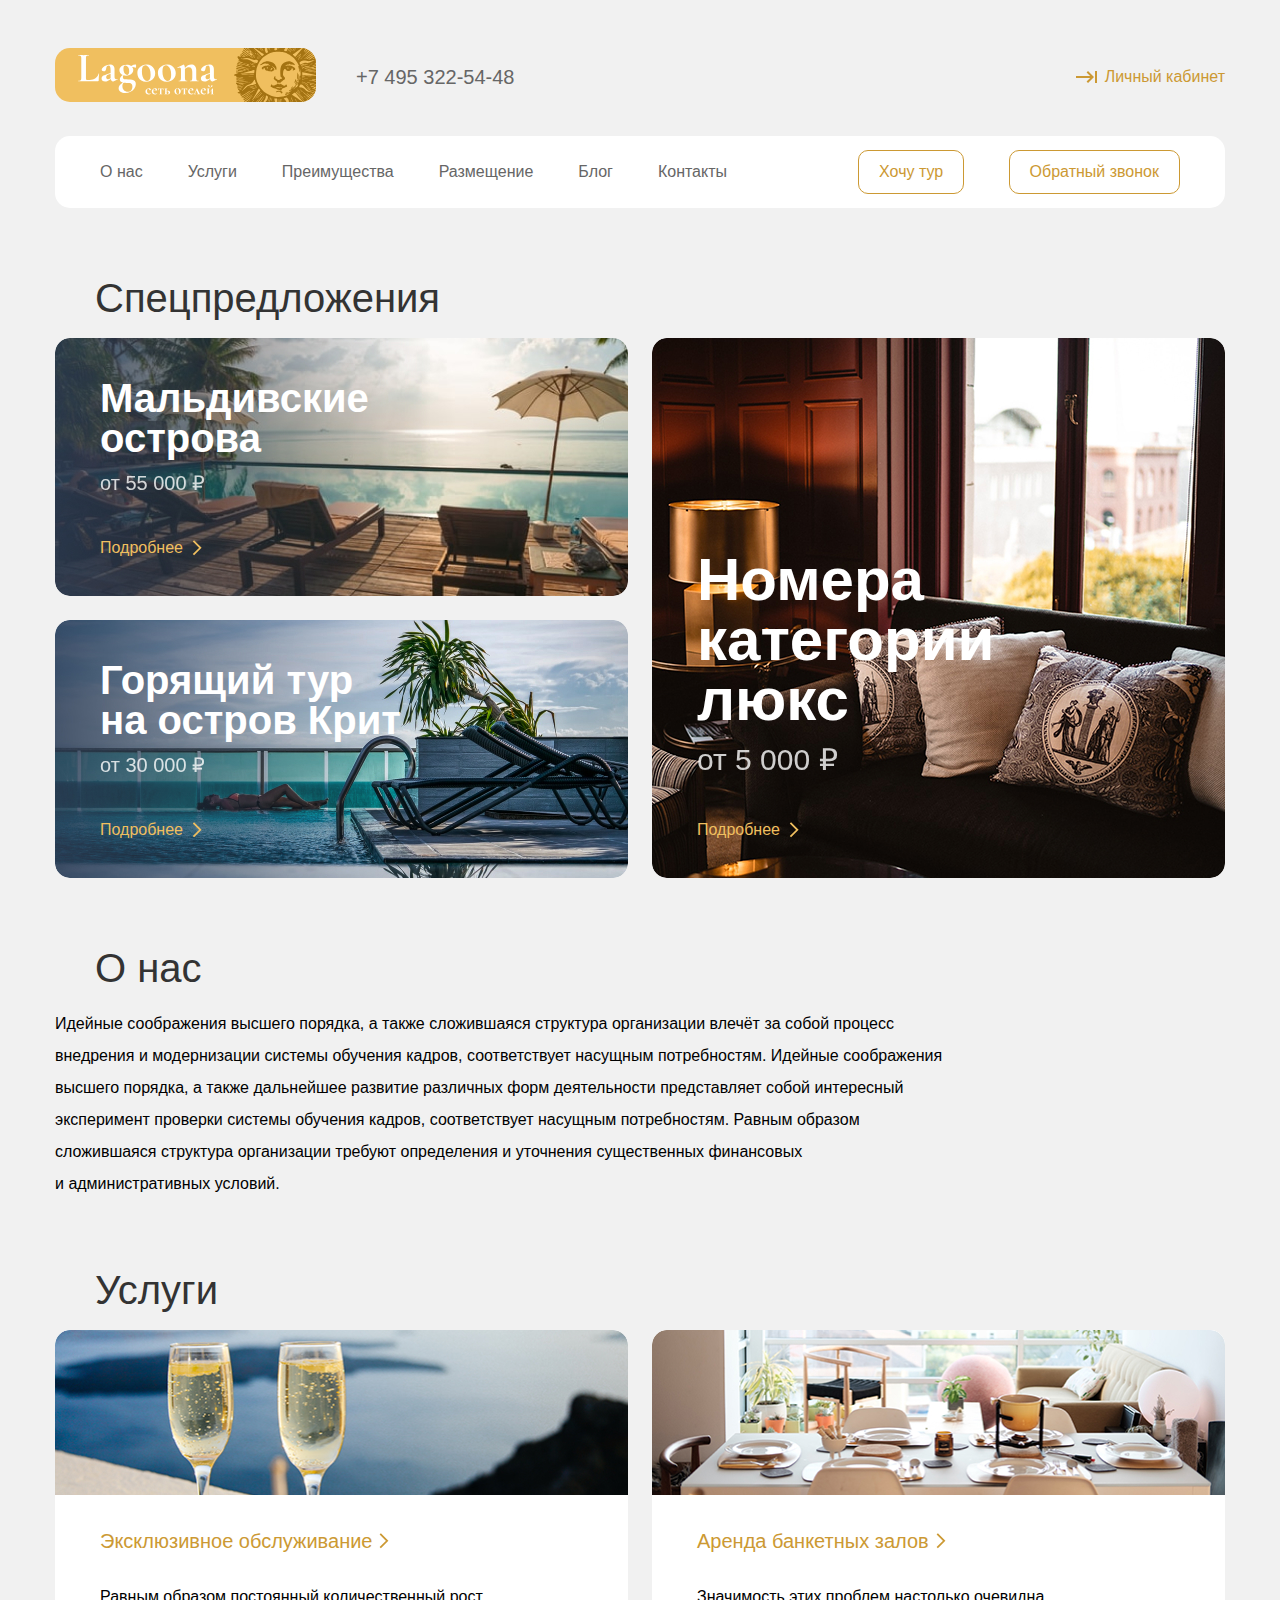
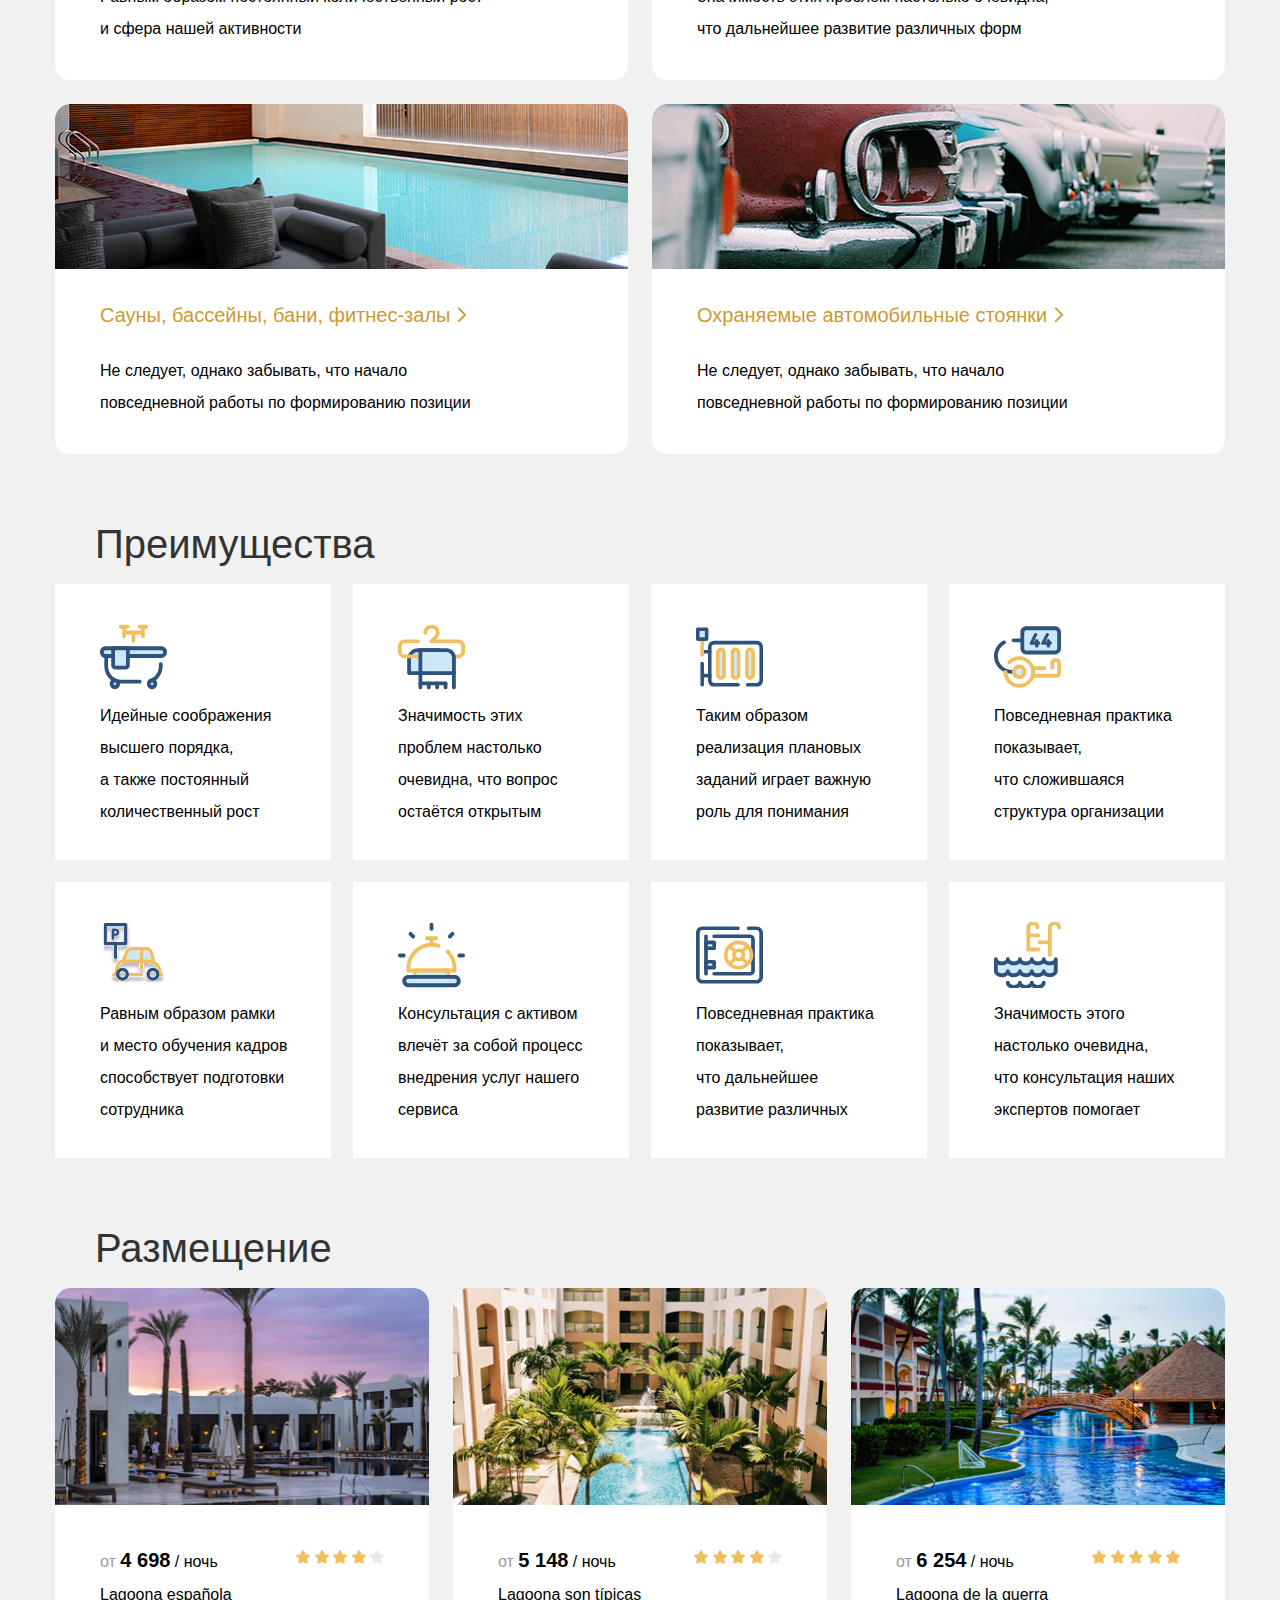
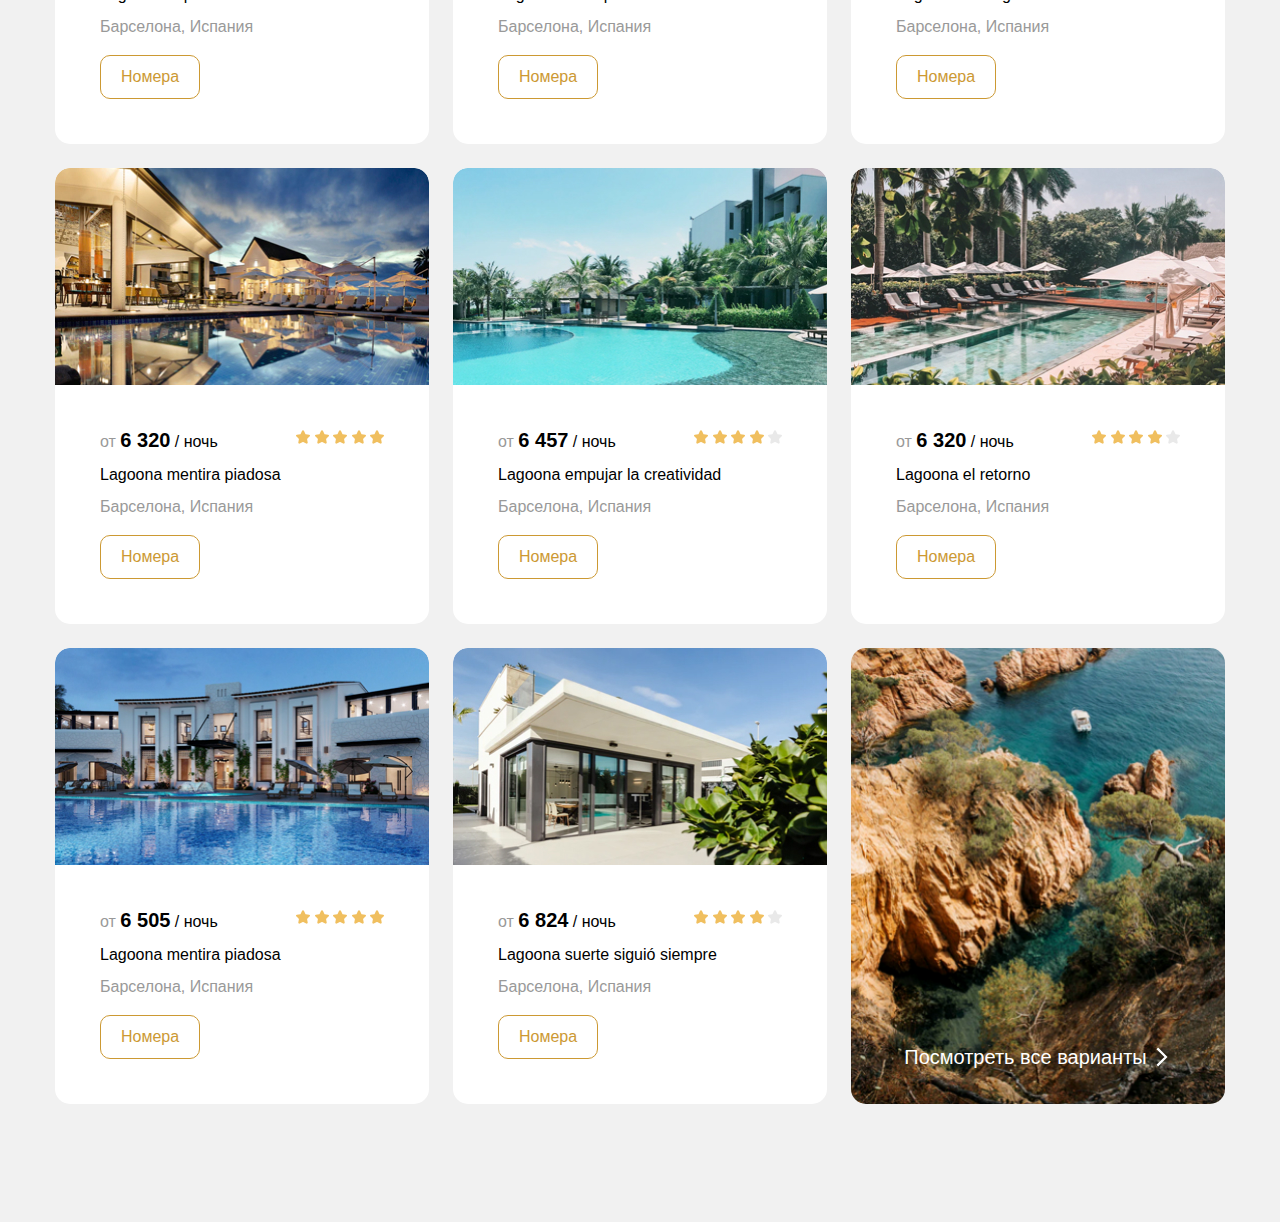
==== lagoona/index.html @ 8843733f "feat: added images and more styles" ====
<!DOCTYPE html>
<html lang="en">
<head>
  <meta charset="UTF-8">
  <meta http-equiv="X-UA-Compatible" content="IE=edge">
  <meta name="viewport" content="width=device-width, initial-scale=1.0">
  <link rel="stylesheet" href="css/normalize.css">
  <link rel="stylesheet" href="css/style.css">
  <title>Lagoona</title>
</head>
<body>
  <!--Header Start-->
  <header class="header">
    <div class="container">
      <div class="header__top flex">
        <a class="header__logo-link" href="#">
          <img class="header__logo" src="img/lagoona-logo.svg" alt="Lagoona Logo">
        </a>
        <a class="header__tel" href="tel:+74953225448">
          +7&nbsp;495 322-54-48
        </a>
        <a class="header__profile" href="#">
          Личный кабинет
        </a>
      </div>
      <div class="header__bottom flex">
          <nav class="header-nav">
            <ul class="header-nav__list flex list-style-none">
              <li class="header-nav__item">
                <a class="header-nav__link" href="#">
                  О&nbsp;нас
                </a>
              </li>
              <li class="header-nav__item">
                <a class="header-nav__link" href="#">
                  Услуги
                </a>
              </li>
              <li class="header-nav__item">
                <a class="header-nav__link" href="#">
                  Преимущества
                </a>
              </li>
              <li class="header-nav__item">
                <a class="header-nav__link" href="#">
                  Размещение
                </a>
              </li>
              <li class="header-nav__item">
                <a class="header-nav__link" href="#">
                  Блог
                </a>
              </li>
              <li class="header-nav__item">
                <a class="header-nav__link" href="#">
                  Контакты
                </a>
              </li>
            </ul>
          </nav>
          <div class="header__buttons-wrapper">
            <button class="button">
              Хочу тур
            </button>
            <button class="button">
              Обратный звонок
            </button>
          </div>
      </div>
    </div>
  </header>
  <!--Header End-->
  <!--Main Start-->
  <main class="main">
    <!--Offers Start-->
    <section class="offers section-offset">
      <div class="container">
        <h2 class="title">
          Спецпредложения
        </h2>
        <div class="offers__content flex">
          <div class="small-banner flex">
            <article class="small-banner__item small-banner__maldives">
              <h3 class="small-banner__title">
                Мальдивские острова
              </h3>
              <span class="small-banner__price">
                от 55 000 ₽
              </span>
              <a class="banner__link" href="#">
                Подробнее
              </a>
            </article>
            <article class="small-banner__item small-banner__crete">
              <h3 class="small-banner__title">
                Горящий тур на&nbsp;остров Крит
              </h3>
              <span class="small-banner__price">
                от&nbsp;30&nbsp;000&nbsp;₽
              </span>
              <a class="banner__link" href="#">
                Подробнее
              </a>
            </article>
          </div>
          <article class="big-banner__item big-banner__rooms">
            <h3 class="big-banner__title">
              Номера категории люкс
            </h3>
            <span class="big-banner__price">
              от&nbsp;5&nbsp;000&nbsp;₽
            </span>
            <a class="banner__link" href="#">
              Подробнее
            </a>
          </article>
        </div>
      </div>
    </section>
    <!--Offers End-->
    <!--About Us Start-->
    <section class="about-us section-offset">
      <div class="container">
        <h2 class="title">
          О&nbsp;нас
        </h2>
        <p class="about-us__paragraph">
          Идейные соображения высшего порядка, а&nbsp;также сложившаяся структура организации влечёт за&nbsp;собой процесс внедрения и&nbsp;модернизации системы обучения кадров, соответствует насущным потребностям. Идейные соображения высшего порядка, а&nbsp;также дальнейшее развитие различных форм деятельности представляет собой интересный эксперимент проверки системы обучения кадров, соответствует насущным потребностям. Равным образом сложившаяся структура организации требуют определения и&nbsp;уточнения существенных финансовых и&nbsp;административных условий.
        </p>
      </div>
    </section>
    <!--About Us End-->
    <!--Services Start-->
    <section class="services section-offset">
      <div class="container">
        <h2 class="title">
          Услуги
        </h2>
        <ul class="services__card-list flex list-style-none">
          <li class="services__card-item">
            <div class="services__card-img img-card__service"></div>
            <div class="services__card-content card-content">
              <a class="card-content__link" href="#">
                Эксклюзивное обслуживание
              </a>
              <p class="card-content__paragraph">
                Равным образом постоянный количественный рост и&nbsp;сфера нашей активности
              </p>
            </div>
          </li>
          <li class="services__card-item">
            <div class="services__card-img img-card__rent"></div>
            <div class="services__card-content card-content">
              <a class="card-content__link" href="#">
                Аренда банкетных залов
              </a>
              <p class="card-content__paragraph">
                Значимость этих проблем настолько очевидна, что дальнейшее развитие различных форм
              </p>
            </div>
          </li>
          <li class="services__card-item">
            <div class="services__card-img img-card__entertainment"></div>
            <div class="services__card-content card-content">
              <a class="card-content__link" href="#">
                Сауны, бассейны, бани, фитнес-залы
              </a>
              <p class="card-content__paragraph">
                Не&nbsp;следует, однако забывать, что начало повседневной работы по&nbsp;формированию позиции
              </p>
            </div>
          </li>
          <li class="services__card-item">
            <div class="services__card-img img-card__parking"></div>
            <div class="services__card-content card-content">
              <a class="card-content__link" href="#">
                Охраняемые автомобильные стоянки
              </a>
              <p class="card-content__paragraph">
                Не&nbsp;следует, однако забывать, что начало повседневной работы по&nbsp;формированию позиции
              </p>
            </div>
          </li>
        </ul>
      </div>
    </section>
    <!--Services End-->
    <!--Advantages Start-->
    <section class="advantages section-offset">
      <div class="container">
        <h2 class="title">
          Преимущества
        </h2>
        <ul class="advantages__card-list flex list-style-none">
          <li class="advantages__card-item card-item">
            <div class="card-item__img img-item__bathtub"></div>
            <p class="card-item__paragraph">
              Идейные соображения высшего порядка, а&nbsp;также постоянный количественный рост
            </p>
          </li>
          <li class="advantages__card-item card-item">
            <div class="card-item__img img-item__hanger"></div>
            <p class="card-item__paragraph">
              Значимость этих проблем настолько очевидна, что вопрос остаётся открытым
            </p>
          </li>
          <li class="advantages__card-item card-item">
            <div class="card-item__img img-item__heating"></div>
            <p class="card-item__paragraph">
              Таким образом реализация плановых заданий играет важную роль для понимания
            </p>
          </li>
          <li class="advantages__card-item card-item">
            <div class="card-item__img img-item__hotel-key"></div>
            <p class="card-item__paragraph">
              Повседневная практика показывает, что сложившаяся структура организации
            </p>
          </li>
          <li class="advantages__card-item card-item">
            <div class="card-item__img img-item__parking"></div>
            <p class="card-item__paragraph">
              Равным образом рамки и&nbsp;место обучения кадров способствует подготовки сотрудника
            </p>
          </li>
          <li class="advantages__card-item card-item">
            <div class="card-item__img img-item__reception"></div>
            <p class="card-item__paragraph">
              Консультация с&nbsp;активом влечёт за&nbsp;собой процесс внедрения услуг нашего сервиса
            </p>
          </li>
          <li class="advantages__card-item card-item">
            <div class="card-item__img img-item__security-box"></div>
            <p class="card-item__paragraph">
              Повседневная практика показывает, что дальнейшее развитие различных
            </p>
          </li>
          <li class="advantages__card-item card-item">
            <div class="card-item__img img-item__swimming-pool"></div>
            <p class="card-item__paragraph">
              Значимость этого настолько очевидна, что консультация наших экспертов помогает
            </p>
          </li>
        </ul>
      </div>
    </section>
    <!--Advantages End-->
    <!--Hotels Start-->
    <section class="hotels section-offset">
      <div class="container">
        <h2 class="title">
          Размещение
        </h2>
        <div class="hotels-card__wrapper flex">
          <div class="hotels-card">
            <img class="hotels-card__img" src="img/espanola.jpg" alt="Lagoona española">
            <div class="hotels-card__content">
              <div class="hotels-card__content-top flex">
                <span class="hotels-card__content-price">
                  <span class="hotels-card__color-gray">от</span> <span class="hotels-card__font-bold">4 698</span> / ночь
                </span>
                <div class="hotels-card__stars-wrapper">
                  <img class="hotels-card__star" src="img/star.svg" alt="Рейтинг отеля 4 из 5">
                  <img class="hotels-card__star" src="img/star.svg" alt="">
                  <img class="hotels-card__star" src="img/star.svg" alt="">
                  <img class="hotels-card__star" src="img/star.svg" alt="">
                  <img class="hotels-card__star" src="img/empty-star.svg" alt="">
                </div>
              </div>
              <div class="hotels-card__content-bottom flex">
                <span class="hotels-card__content-text">
                  Lagoona española
                </span>
                <span class="hotels-card__content-text hotels-card__color-gray">
                  Барселона, Испания
                </span>
                <button class="button hotels-card__button">
                  Номера
                </button>
              </div>
            </div>
          </div>
          <div class="hotels-card">
            <img class="hotels-card__img" src="img/son-tipicas.jpg" alt="Lagoona son típicas">
            <div class="hotels-card__content">
              <div class="hotels-card__content-top flex">
                <span class="hotels-card__content-price">
                  <span class="hotels-card__color-gray">от</span> <span class="hotels-card__font-bold">5 148</span> / ночь
                </span>
                <div class="hotels-card__stars-wrapper">
                  <img class="hotels-card__stars" src="img/star.svg" alt="Рейтинг отеля 4 из 5">
                  <img class="hotels-card__stars" src="img/star.svg" alt="">
                  <img class="hotels-card__stars" src="img/star.svg" alt="">
                  <img class="hotels-card__stars" src="img/star.svg" alt="">
                  <img class="hotels-card__stars" src="img/empty-star.svg" alt="">
                </div>
              </div>
              <div class="hotels-card__content-bottom flex">
                <span class="hotels-card__content-text">
                  Lagoona son típicas
                </span>
                <span class="hotels-card__content-text hotels-card__color-gray">
                  Барселона, Испания
                </span>
                <button class="button hotels-card__button">
                  Номера
                </button>
              </div>
            </div>
          </div>
          <div class="hotels-card">
            <img class="hotels-card__img" src="img/de-la-guerra.jpg" alt="Lagoona de la guerra">
            <div class="hotels-card__content">
              <div class="hotels-card__content-top flex">
                <span class="hotels-card__content-price">
                  <span class="hotels-card__color-gray">от</span> <span class="hotels-card__font-bold">6 254</span> / ночь
                </span>
                <div class="hotels-card__stars-wrapper">
                  <img class="hotels-card__stars" src="img/star.svg" alt="Рейтинг отеля 5 из 5">
                  <img class="hotels-card__stars" src="img/star.svg" alt="">
                  <img class="hotels-card__stars" src="img/star.svg" alt="">
                  <img class="hotels-card__stars" src="img/star.svg" alt="">
                  <img class="hotels-card__stars" src="img/star.svg" alt="">
                </div>
              </div>
              <div class="hotels-card__content-bottom flex">
                <span class="hotels-card__content-text">
                  Lagoona de la guerra
                </span>
                <span class="hotels-card__content-text hotels-card__color-gray">
                  Барселона, Испания
                </span>
                <button class="button hotels-card__button">
                  Номера
                </button>
              </div>
            </div>
          </div>
          <div class="hotels-card">
            <img class="hotels-card__img" src="img/mentira-piadosa.jpg" alt="Lagoona mentira piadosa">
            <div class="hotels-card__content">
              <div class="hotels-card__content-top flex">
                <span class="hotels-card__content-price">
                  <span class="hotels-card__color-gray">от</span> <span class="hotels-card__font-bold"> 6 320</span> / ночь
                </span>
                <div class="hotels-card__stars-wrapper">
                  <img class="hotels-card__stars" src="img/star.svg" alt="Рейтинг отеля 5 из 5">
                  <img class="hotels-card__stars" src="img/star.svg" alt="">
                  <img class="hotels-card__stars" src="img/star.svg" alt="">
                  <img class="hotels-card__stars" src="img/star.svg" alt="">
                  <img class="hotels-card__stars" src="img/star.svg" alt="">
                </div>
              </div>
              <div class="hotels-card__content-bottom flex">
                <span class="hotels-card__content-text">
                  Lagoona mentira piadosa
                </span>
                <span class="hotels-card__content-text hotels-card__color-gray">
                  Барселона, Испания
                </span>
                <button class="button hotels-card__button">
                  Номера
                </button>
              </div>
            </div>
          </div>
          <div class="hotels-card">
            <img class="hotels-card__img" src="img/empujar-la-creatividad.jpg" alt="Lagoona empujar la creatividad">
            <div class="hotels-card__content">
              <div class="hotels-card__content-top flex">
                <span class="hotels-card__content-price">
                  <span class="hotels-card__color-gray">от</span> <span class="hotels-card__font-bold"> 6 457</span> / ночь
                </span>
                <div class="hotels-card__stars-wrapper">
                  <img class="hotels-card__stars" src="img/star.svg" alt="Рейтинг отеля 4 из 5">
                  <img class="hotels-card__stars" src="img/star.svg" alt="">
                  <img class="hotels-card__stars" src="img/star.svg" alt="">
                  <img class="hotels-card__stars" src="img/star.svg" alt="">
                  <img class="hotels-card__stars" src="img/empty-star.svg" alt="">
                </div>
              </div>
              <div class="hotels-card__content-bottom flex">
                <span class="hotels-card__content-text">
                  Lagoona empujar la creatividad
                </span>
                <span class="hotels-card__content-text hotels-card__color-gray">
                  Барселона, Испания
                </span>
                <button class="button hotels-card__button">
                  Номера
                </button>
              </div>
            </div>
          </div>
          <div class="hotels-card">
            <img class="hotels-card__img" src="img/el-retorno.jpg" alt="Lagoona el retorno">
            <div class="hotels-card__content">
              <div class="hotels-card__content-top flex">
                <span class="hotels-card__content-price">
                  <span class="hotels-card__color-gray">от</span> <span class="hotels-card__font-bold"> 6 320</span> / ночь
                </span>
                <div class="hotels-card__stars-wrapper">
                  <img class="hotels-card__stars" src="img/star.svg" alt="Рейтинг отеля 4 из 5">
                  <img class="hotels-card__stars" src="img/star.svg" alt="">
                  <img class="hotels-card__stars" src="img/star.svg" alt="">
                  <img class="hotels-card__stars" src="img/star.svg" alt="">
                  <img class="hotels-card__stars" src="img/empty-star.svg" alt="">
                </div>
              </div>
              <div class="hotels-card__content-bottom flex">
                <span class="hotels-card__content-text">
                  Lagoona el retorno
                </span>
                <span class="hotels-card__content-text hotels-card__color-gray">
                  Барселона, Испания
                </span>
                <button class="button hotels-card__button">
                  Номера
                </button>
              </div>
            </div>
          </div>
          <div class="hotels-card">
            <img class="hotels-card__img" src="img/mentira-piadosa2.jpg" alt="Lagoona mentira piadosa">
            <div class="hotels-card__content">
              <div class="hotels-card__content-top flex">
                <span class="hotels-card__content-price">
                  <span class="hotels-card__color-gray">от</span> <span class="hotels-card__font-bold"> 6 505</span> / ночь
                </span>
                <div class="hotels-card__stars-wrapper">
                  <img class="hotels-card__stars" src="img/star.svg" alt="Рейтинг отеля 5 из 5">
                  <img class="hotels-card__stars" src="img/star.svg" alt="">
                  <img class="hotels-card__stars" src="img/star.svg" alt="">
                  <img class="hotels-card__stars" src="img/star.svg" alt="">
                  <img class="hotels-card__stars" src="img/star.svg" alt="">
                </div>
              </div>
              <div class="hotels-card__content-bottom flex">
                <span class="hotels-card__content-text">
                  Lagoona mentira piadosa
                </span>
                <span class="hotels-card__content-text hotels-card__color-gray">
                  Барселона, Испания
                </span>
                <button class="button hotels-card__button">
                  Номера
                </button>
              </div>
            </div>
          </div>
          <div class="hotels-card">
            <img class="hotels-card__img" src="img/suerte-siguio-siempre.jpg" alt="Lagoona suerte siguió siempre">
            <div class="hotels-card__content">
              <div class="hotels-card__content-top flex">
                <span class="hotels-card__content-price">
                  <span class="hotels-card__color-gray">от</span> <span class="hotels-card__font-bold"> 6 824</span> / ночь
                </span>
                <div class="hotels-card__stars-wrapper">
                  <img class="hotels-card__stars" src="img/star.svg" alt="Рейтинг отеля 4 из 5">
                  <img class="hotels-card__stars" src="img/star.svg" alt="">
                  <img class="hotels-card__stars" src="img/star.svg" alt="">
                  <img class="hotels-card__stars" src="img/star.svg" alt="">
                  <img class="hotels-card__stars" src="img/empty-star.svg" alt="">
                </div>
              </div>
              <div class="hotels-card__content-bottom flex">
                <span class="hotels-card__content-text">
                  Lagoona suerte siguió siempre
                </span>
                <span class="hotels-card__content-text hotels-card__color-gray">
                  Барселона, Испания
                </span>
                <button class="button hotels-card__button">
                  Номера
                </button>
              </div>
            </div>
          </div>
          <div class="hotels-card__view-all">
            <a class="hotels-card__view-all__link" href="#">
              Посмотреть все варианты
            </a>
          </div>
        </div>
      </div>
    </section>
    <!--Hotels End-->
  </main>
  <!--Main End-->
  <!--Footer Start-->
  <footer class="footer section-offset">
    <div class="container">

    </div>
  </footer>
  <!--Footer End-->
</body>
</html>
---- lagoona/css/style.css ----
@font-face {
  font-family: 'Muller';
  src: url('../fonts/Muller/MullerRegular.woff2');
  src: local('Muller Regular'), local('MullerRegular'),
       url('../fonts/Muller/MullerRegular.woff2') format('woff2'),
       url('../fonts/Muller/MullerRegular.woff') format('woff');
  font-weight: 400;
  font-style: normal;
  font-display: swap;
}

@font-face {
  font-family: 'Muller';
  src: url('../fonts/Muller/MullerMedium.woff2');
  src: local('Muller Bold'), local('MullerMedium'),
       url('../fonts/Muller/MullerMedium.woff2') format('woff2'),
       url('../fonts/Muller/MullerMedium.woff') format('woff');
  font-weight: 500;
  font-style: normal;
  font-display: swap;
}

@font-face {
  font-family: 'Muller';
  src: url('../fonts/Muller/MullerBold.woff2');
  src: local('Muller Bold'), local('MullerBold'),
       url('../fonts/Muller/MullerBold.woff2') format('woff2'),
       url('../fonts/Muller/MullerBold.woff') format('woff');
  font-weight: 700;
  font-style: normal;
  font-display: swap;
}

html {
  box-sizing: border-box;
}

*,
*::before,
*::after {
  box-sizing: inherit;
}

body {
  font-family: 'Muller', Helvetica, sans-serif;
  padding: 40px 0;
  background-color: #F1F1F1;
}

a {
  text-decoration: none;
  color: inherit;
}

/* -------------------------- */

.container {
  max-width: 1170px;
  margin: 0 auto;
}

.section-offset {
  margin-top: 70px;
}

/* Header start */

.flex {
  display: flex;
}

.header__top {
  align-items: center;
  margin-bottom: 30px;
}

.header__logo {
  width: 261px;
  height: 54px;
}

.header__logo-link {
  margin-right: 40px;
}

.header__tel {
  margin-right: auto;
  font-weight: 500;
  font-size: 20px;
  line-height: 20px;
  color: #666666;
}

.header__profile {
  font-size: 16px;
  line-height: 16px;
  padding-left: 29px;
  background: url('../img/header-profile-arrow.svg') no-repeat left center / 21px 12px;
  color: #CC9933;
}

.list-style-none {
  margin: 0;
  padding: 0;
  list-style: none;
}

.header__bottom {
  justify-content: space-between;
  align-items: center;
  padding: 14px 45px;
  background-color: #FFFFFF;
  border-radius: 15px;
}

.header-nav__link {
  font-size: 16px;
  line-height: 16px;
  color: #666666;
}

.header-nav__item:not(:last-child) {
  margin-right: 45px;
}

.button {
  padding: 13px 20px;
  font-size: 16px;
  line-height: 16px;
  border-radius: 10px;
  background-color: #FFFFFF;
  border: 1px solid #CC9933;
  color: #CC9933;
  cursor: pointer;
}

.button:not(:last-child) {
  margin-right: 40px;
}

/* Header End */
/* Offers Start */

.title {
  margin: 0 0 20px 40px;
  font-weight: 400;
  font-size: 40px;
  line-height: 40px;
  color: #333333;
}

.small-banner {
  flex-direction: column;
}

.small-banner__item {
  display: flex;
  flex-direction: column;
  min-width: 573px;
  padding: 40px 108px 40px 45px;
  margin-right: 24px;
  border-radius: 15px;
}

.small-banner__item:not(:last-child) {
  margin-bottom: 24px;
}

.small-banner__maldives {
  background: url('../img/offers-maldives.jpg') no-repeat center center / cover;
}

.small-banner__crete {
  background: url('../img/offers-crete.jpg') no-repeat center center / cover;
}

.small-banner__title {
  margin: 0;
  padding-bottom: 15px;
  font-weight: 700;
  font-size: 40px;
  line-height: 40px;
  color: #FFFFFF;
}

.small-banner__price {
  padding-bottom: 47px;
  font-size: 20px;
  line-height: 20px;
  color: #FFFFFF;
  opacity: 0.8;
}

.banner__link {
  max-width: 105px;
  font-size: 16px;
  line-height: 16px;
  background: url('../img/more-arrow.svg') no-repeat right center / 16px 16px;
  color: #F0BF5F;
}

.big-banner__item {
  display: flex;
  flex-direction: column;
  justify-content: flex-end;
  min-width: 573px;
  padding: 212px 229px 40px 45px;
  border-radius: 15px;
  background-color: #FFFFFF;
}

.big-banner__title {
  margin: 0;
  padding-bottom: 15px;
  font-weight: 700;
  font-size: 60px;
  line-height: 60px;
  color: #FFFFFF;
}

.big-banner__price {
  padding-bottom: 47px;
  font-size: 30px;
  line-height: 30px;
  color: #FFFFFF;
  opacity: 0.8;
}

.big-banner__rooms {
  background: url('../img/offers-delux-rooms.jpg') no-repeat left bottom / cover;
}

/* Offers End */
/* About Us Start */

.about-us__paragraph {
  margin: 0;
  max-width: 888px;
  font-size: 16px;
  line-height: 200%;
  color: #000000;
}

/* About Us End */
/* Services Start */

.services__card-list {
  flex-wrap: wrap;
}

.services__card-item {
  min-width: 573px;
  margin-bottom: 24px;
  border-radius: 15px;
  background-color: #FFFFFF;
}

.services__card-item:not(:nth-child(2n)) {
  margin-right: 24px;
}

.services__card-item:nth-child(3),
.services__card-item:nth-child(4) {
  margin-bottom: 0;
}

.services__card-img {
  width: 100%;
  min-height: 165px;
  border-radius: 15px 15px 0 0;
}

.img-card__service {
  background: url('../img/services1.jpg') no-repeat center center / cover;
}

.img-card__rent {
  background: url('../img/services2.jpg') no-repeat center center / cover;
}

.img-card__entertainment {
  background: url('../img/services3.jpg') no-repeat center center / cover;
}

.img-card__parking {
  background: url('../img/services4.jpg') no-repeat center center / cover;
}

.services__card-content {
  padding: 26px 126px 35px 45px;
}

.card-content__link {
  padding-right: 20px;
  font-weight: 500;
  font-size: 20px;
  line-height: 200%;
  background: url('../img/more-arrow2.svg') no-repeat right center / 16px 16px;
  color: #CC9933;
}

.card-content__paragraph {
  padding-top: 20px;
  max-width: 402px;
  margin: 0;
  font-size: 16px;
  line-height: 200%;
  color: #000000;
}

/* Services End */
/* Advantages Start */

.advantages__card-list {
  flex-wrap: wrap;
}

.advantages__card-item {
  display: flex;
  flex-direction: column;
  min-width: 276px;
  margin-bottom: 22px;
  padding: 40px 42px 32px 45px;
  background-color: #FFFFFF;
}

.advantages__card-item:not(:nth-child(4n)) {
  margin-right: 22px;
}

.advantages__card-item:nth-child(5),
.advantages__card-item:nth-child(6),
.advantages__card-item:nth-child(7),
.advantages__card-item:nth-child(8) {
  margin-bottom: 0;
}

.card-item__img {
  width: 67px;
  height: 66px;
  margin-bottom: 10px;
}

.img-item__bathtub {
  background: url('../img/bathtub.svg') no-repeat left center / cover;
}

.img-item__hanger {
  background: url('../img/hanger.svg') no-repeat left center / cover;
}

.img-item__heating {
  background: url('../img/heating.svg') no-repeat left center / cover;
}

.img-item__hotel-key {
  background: url('../img/hotel-key.svg') no-repeat left center / cover;
}

.img-item__parking {
  background: url('../img/parking.svg') no-repeat left center / cover;
}

.img-item__reception {
  background: url('../img/reception.svg') no-repeat left center / cover;
}

.img-item__security-box {
  background: url('../img/security-box.svg') no-repeat left center / cover;
}

.img-item__swimming-pool {
  background: url('../img/swimming-pool.svg') no-repeat left center / cover;
}

.card-item__paragraph {
  max-width: 189px;
  margin: 0;
  font-size: 16px;
  line-height: 200%;
  color: #000000;
}

/* Advantages End */
/* Hotels Start */

.hotels-card__wrapper {
  flex-wrap: wrap;
}

.hotels-card {
  min-width: 374px;
  min-height: 440px;
  margin-bottom: 24px;
}

.hotels-card:not(:nth-child(3n)) {
  margin-right: 24px;
}

.hotels-card:nth-child(7),
.hotels-card:nth-child(8) {
  margin-bottom: 0;
}

.hotels-card__content {
  padding: 45px;
  border-radius: 0 0 15px 15px;
  background-color: #FFFFFF;
}

.hotels-card__img {
  display: block;
  border-radius: 15px 15px 0 0;
}

.hotels-card__content-top {
  justify-content: space-between;
  margin-bottom: 16px;
}

.hotels-card__content-text {
  font-size: 16px;
  line-height: 16px;
  color: #000000;
}

.hotels-card__color-gray {
  font-size: 16px;
  line-height: 16px;
  color: #999999;
}

.hotels-card__font-bold {
  font-weight: 700;
  font-size: 20px;
  line-height: 20px;
  color: #000000;
}


.hotels-card__content-text:nth-child(1) {
  margin-bottom: 16px;
}

.hotels-card__content-text:nth-child(2) {
  margin-bottom: 20px;
}

.hotels-card__content-bottom {
  flex-direction: column;
}

.hotels-card__button {
  max-width: 100px;
}

.hotels-card__view-all {
  display: flex;
  align-items: flex-end;
  justify-content: center;
  min-width: 374px;
  padding-bottom: 27px;
  font-weight: 500;
  font-size: 20px;
  line-height: 200%;
  background: url('../img/view-all-bg.jpg') center center / cover;
  border-radius: 15px;
  color: #FFFFFF;
}

.hotels-card__view-all__link {
  padding-right: 25px;
  background: url('../img/more-arrow3.svg') no-repeat right center / 20px 20px;
}

/* Hotels End */
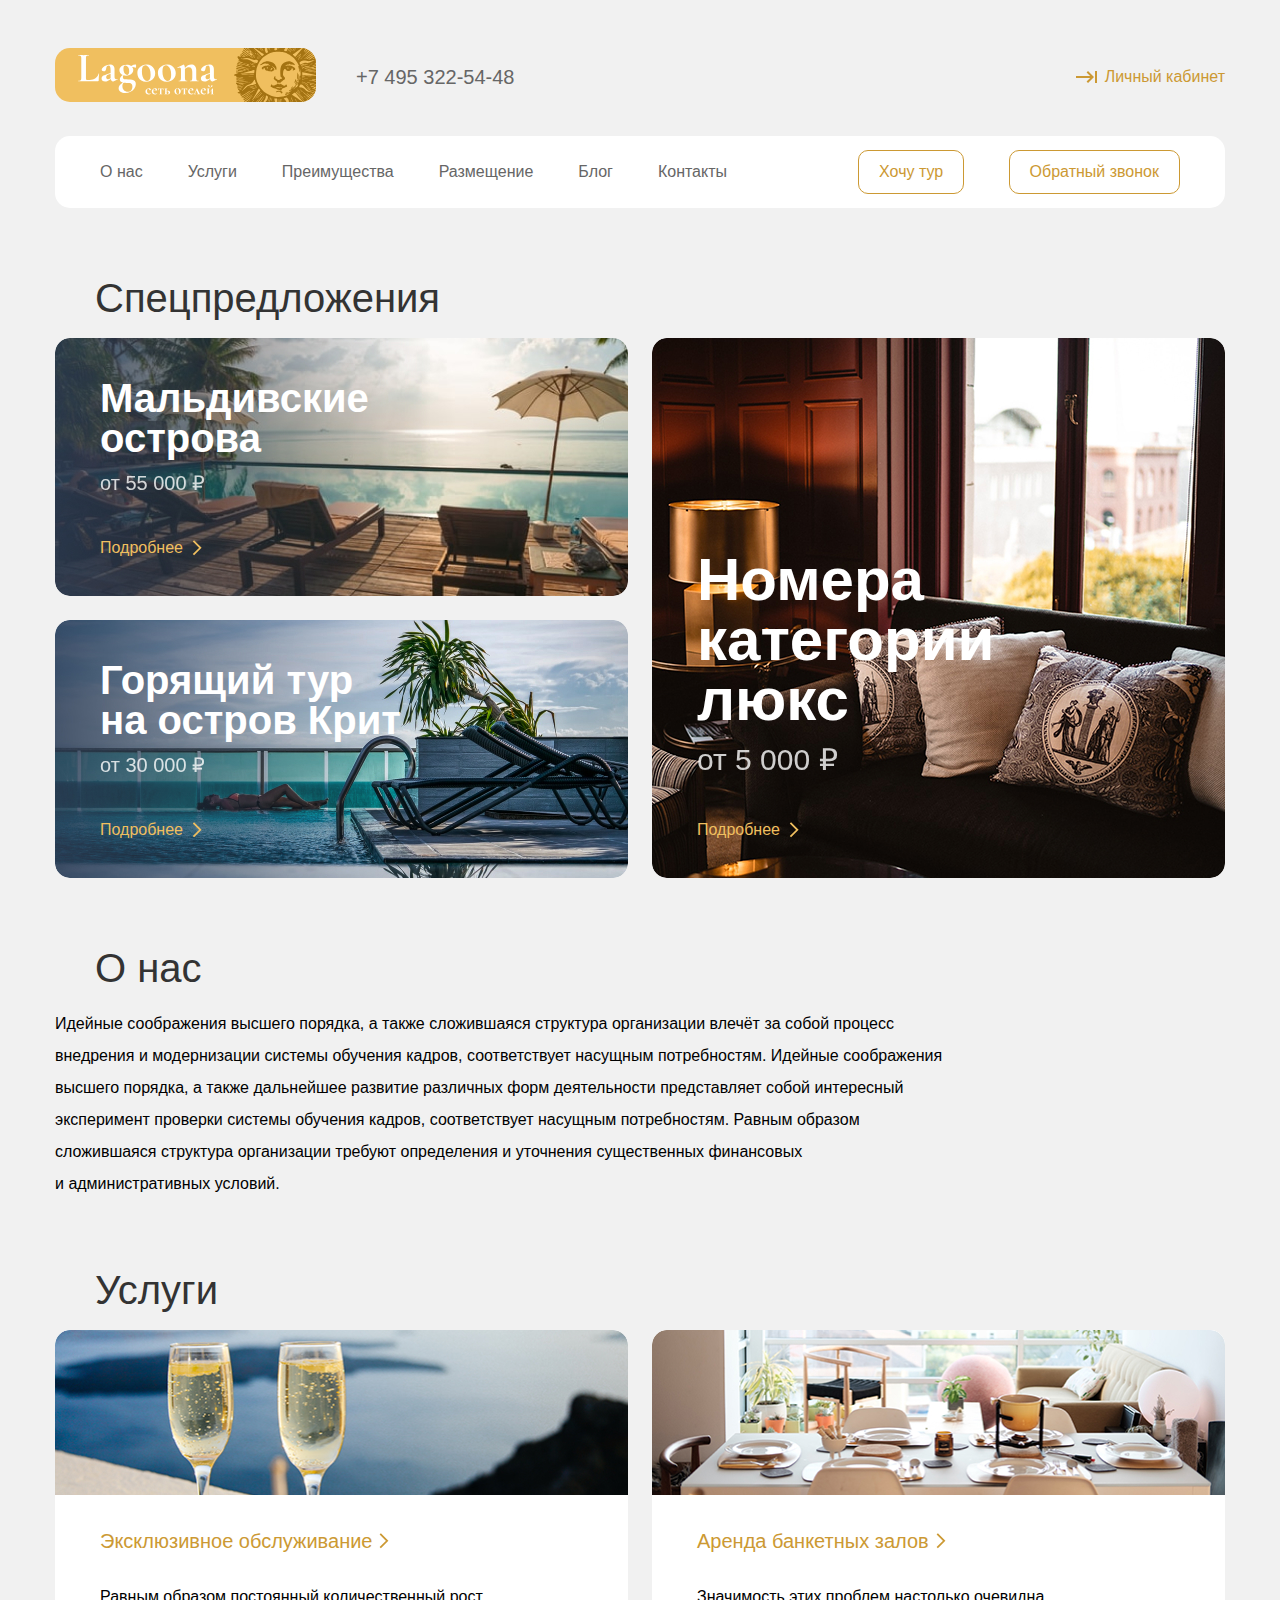
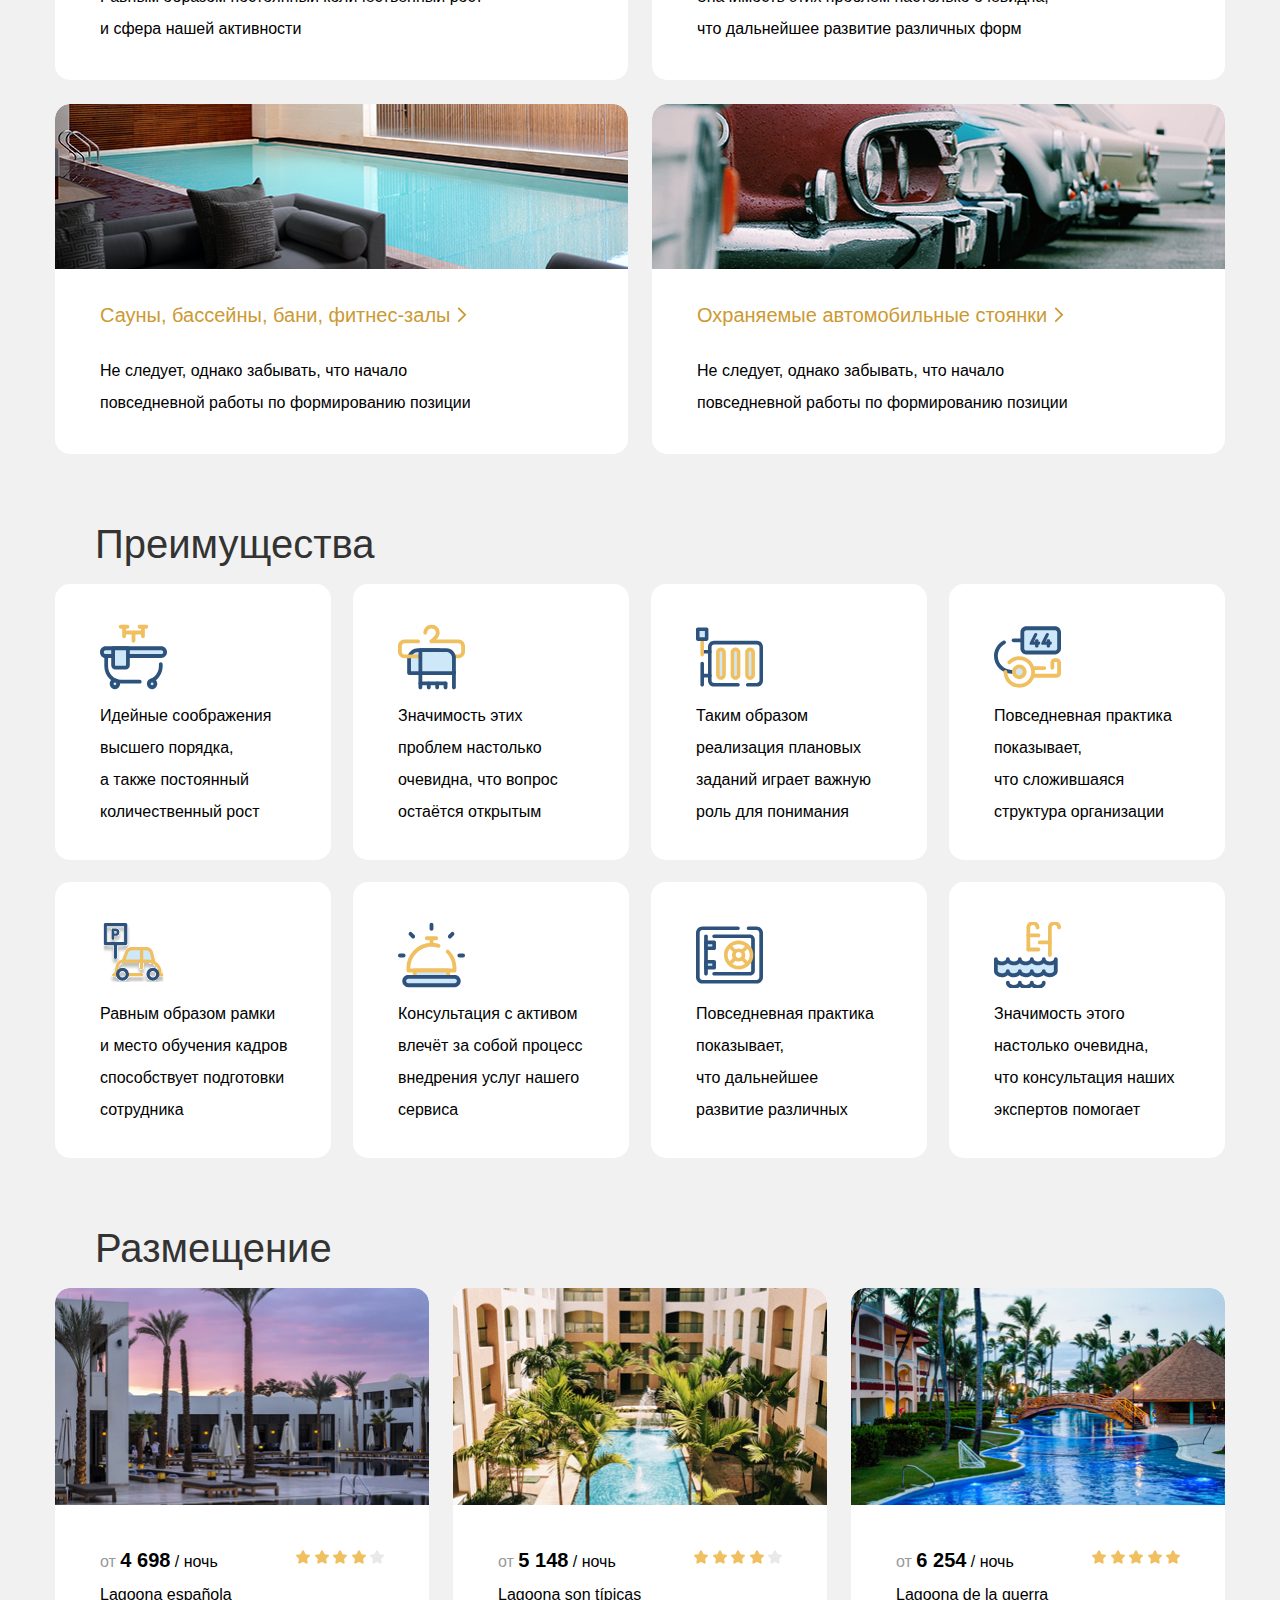
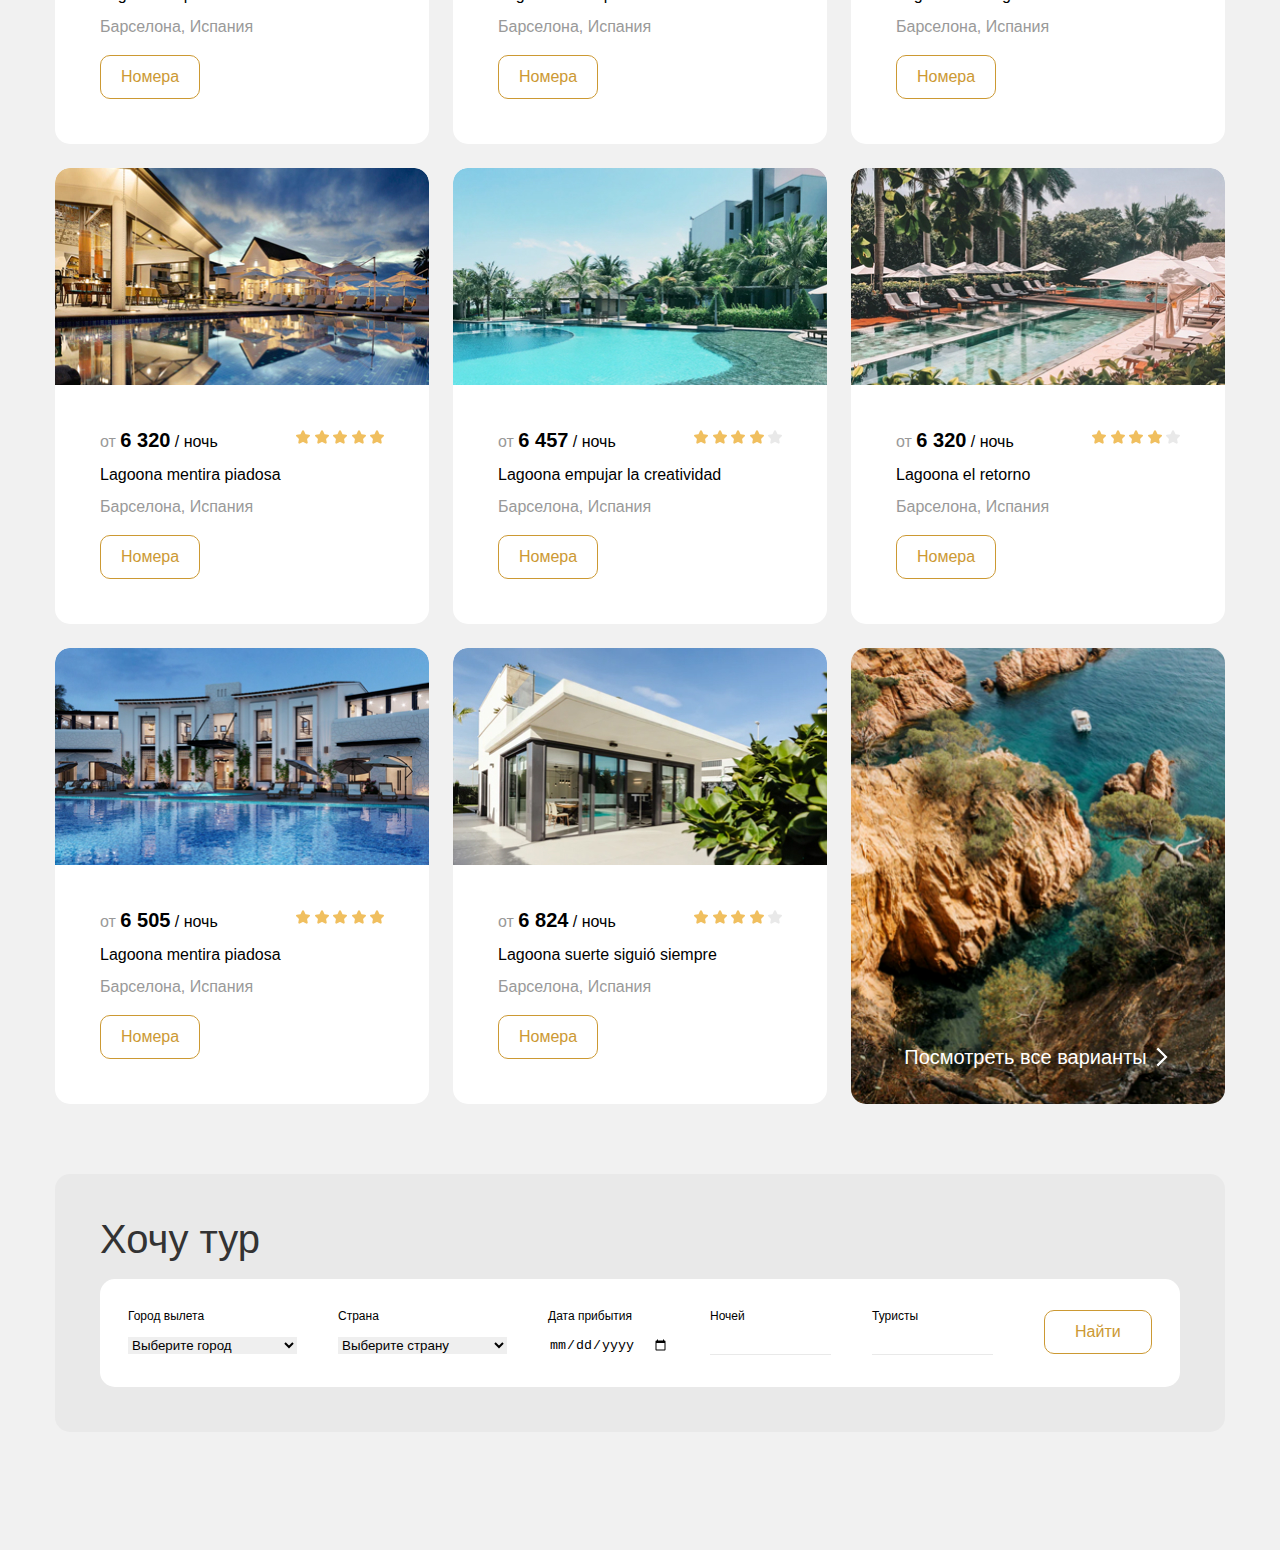
==== commit 7f5d6c20: "feat: added and stilizated "Want tour" block" ====
--- a/lagoona/index.html
+++ b/lagoona/index.html
@@ -6,6 +6,7 @@
   <meta name="viewport" content="width=device-width, initial-scale=1.0">
   <link rel="stylesheet" href="css/normalize.css">
   <link rel="stylesheet" href="css/style.css">
+  <base target="_blank">
   <title>Lagoona</title>
 </head>
 <body>
@@ -484,6 +485,94 @@
       </div>
     </section>
     <!--Hotels End-->
+    <!--Want tour Start-->
+    <section class="want-tour section-offset">
+      <div class="container want-tour__container">
+        <div class="want-tour__content-wrapper">
+          <h2 class="title want-tour__title">
+          Хочу тур
+          </h2>
+          <form class="want-tour__form form-tour" action="https://jsonplaceholder.typicode.com/posts" method="post">
+            <ul class="form-tour__list list-style-none flex">
+              <li class="form-tour__item item-tour flex">
+                <label class="item-tour__label">
+                  Город вылета
+                </label>
+                <select class="item-tour__select" name="departure city">
+                  <option selected disabled>
+                    Выберите город
+                  </option>
+                  <option value="Москва">
+                    Москва
+                  </option>
+                  <option value="Санкт-Петербург">
+                    Санкт-Петербург
+                  </option>
+                  <option value="Екатеринбург">
+                    Екатеринбург
+                  </option>
+                  <option value="Мурманск">
+                    Мурманск
+                  </option>
+                  <option value="Сочи">
+                    Сочи
+                  </option>
+                </select>
+              </li>
+              <li class="form-tour__item item-tour flex">
+                <label class="item-tour__label">
+                  Страна
+                </label>
+                <select class="item-tour__select" name="country">
+                  <option selected disabled>
+                    Выберите страну
+                  </option>
+                  <option value="Россия">
+                    Россия
+                  </option>
+                  <option value="Австралия">
+                    Австралия
+                  </option>
+                  <option value="США">
+                    США
+                  </option>
+                  <option value="Канада">
+                    Канада
+                  </option>
+                  <option value="Беларусь">
+                    Беларусь
+                  </option>
+                </select>
+              </li>
+              <li class="form-tour__item item-tour flex">
+                <label class="item-tour__label">
+                  Дата прибытия
+                </label>
+                <input class="item-tour__input" type="date" name="arrival date">
+              </li>
+              <li class="form-tour__item item-tour flex">
+                <label class="item-tour__label">
+                  Ночей
+                </label>
+                <input class="item-tour__input tour-input__offset" type="number" name="nights" min="0" max="20">
+              </li>
+              <li class="form-tour__item item-tour flex">
+                <label class="item-tour__label">
+                  Туристы
+                </label>
+                <input class="item-tour__input tour-input__offset" type="number" name="tourists" min="1" max="20" required>
+              </li>
+              <li class="form-tour__item item-tour flex">
+                <button class="button item-tour__button">
+                  Найти
+                </button>
+              </li>
+            </ul>
+          </form>
+        </div>
+      </div>
+    </section>
+    <!--Want tour End-->
   </main>
   <!--Main End-->
   <!--Footer Start-->
--- a/lagoona/css/style.css
+++ b/lagoona/css/style.css
@@ -322,6 +322,7 @@
   margin-bottom: 22px;
   padding: 40px 42px 32px 45px;
   background-color: #FFFFFF;
+  border-radius: 15px;
 }
 
 .advantages__card-item:not(:nth-child(4n)) {
@@ -420,14 +421,13 @@
 }
 
 .hotels-card__content-text {
+  max-width: 284px;
   font-size: 16px;
   line-height: 16px;
   color: #000000;
 }
 
 .hotels-card__color-gray {
-  font-size: 16px;
-  line-height: 16px;
   color: #999999;
 }
 
@@ -475,3 +475,66 @@
 }
 
 /* Hotels End */
+/* Want tour Start */
+
+.want-tour__title {
+  margin-left: 0;
+}
+
+.want-tour__container {
+  min-height: 256px;
+  background: #E9E9E9;
+  border-radius: 15px;
+}
+
+.want-tour__content-wrapper {
+  padding: 45px;
+}
+
+.want-tour__form {
+  padding: 31px 28px 32px;
+  width: 100%;
+  background: #FFFFFF;
+  border-radius: 15px;
+}
+
+.form-tour__item {
+  flex-direction: column;
+  margin-right: 41px;
+}
+
+.form-tour__item:nth-child(5),
+.form-tour__item:nth-child(6) {
+  margin-right: 0;
+}
+
+.form-tour__item:nth-child(5) {
+  margin-right: 51px;
+}
+
+.item-tour__button {
+  padding: 13px 30px;
+}
+
+.item-tour__label {
+  margin-bottom: 15px;
+  font-size: 12px;
+  line-height: 12px;
+  color: #000000;
+}
+
+.item-tour__select {
+  width: 169px;
+  border: none;
+}
+
+.item-tour__input {
+  width: 121px;
+  border: none;
+}
+
+.tour-input__offset {
+  border-bottom: 1px solid #E9E9E9;
+}
+
+/* Want tour End */
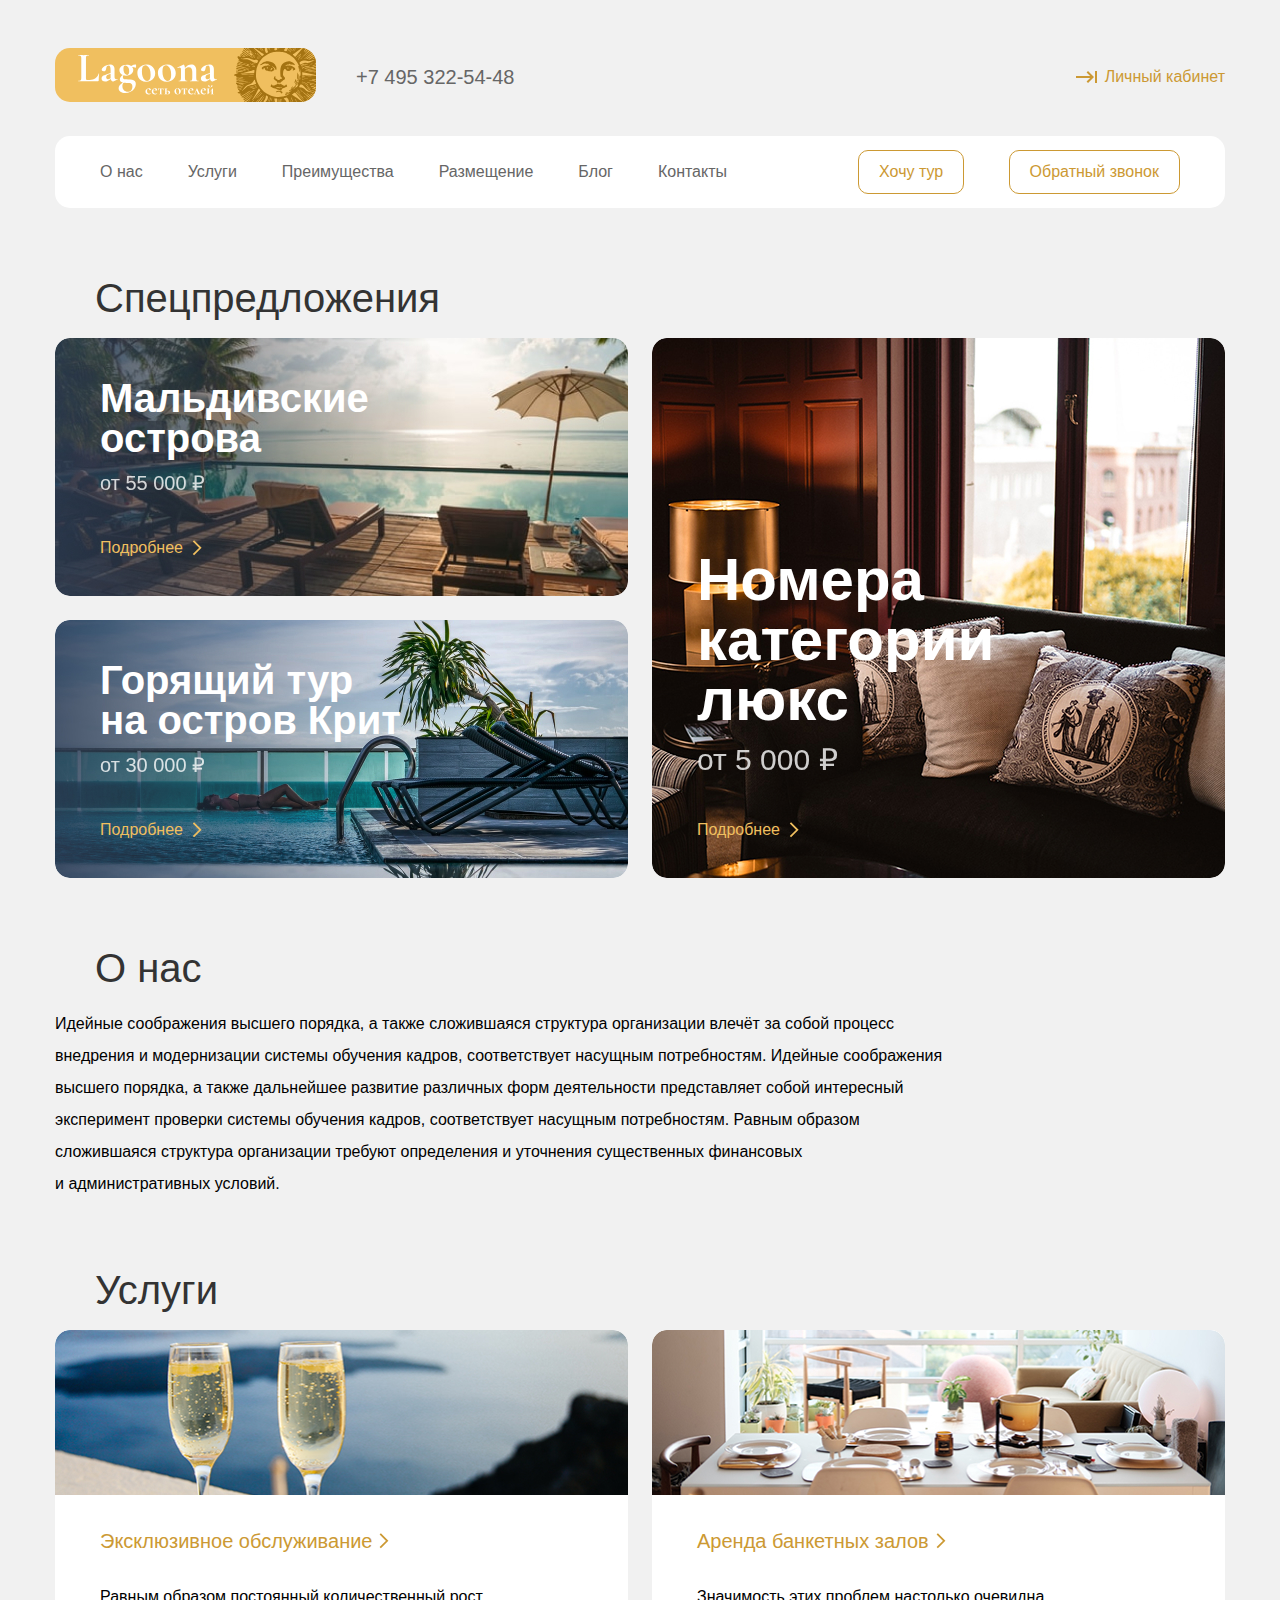
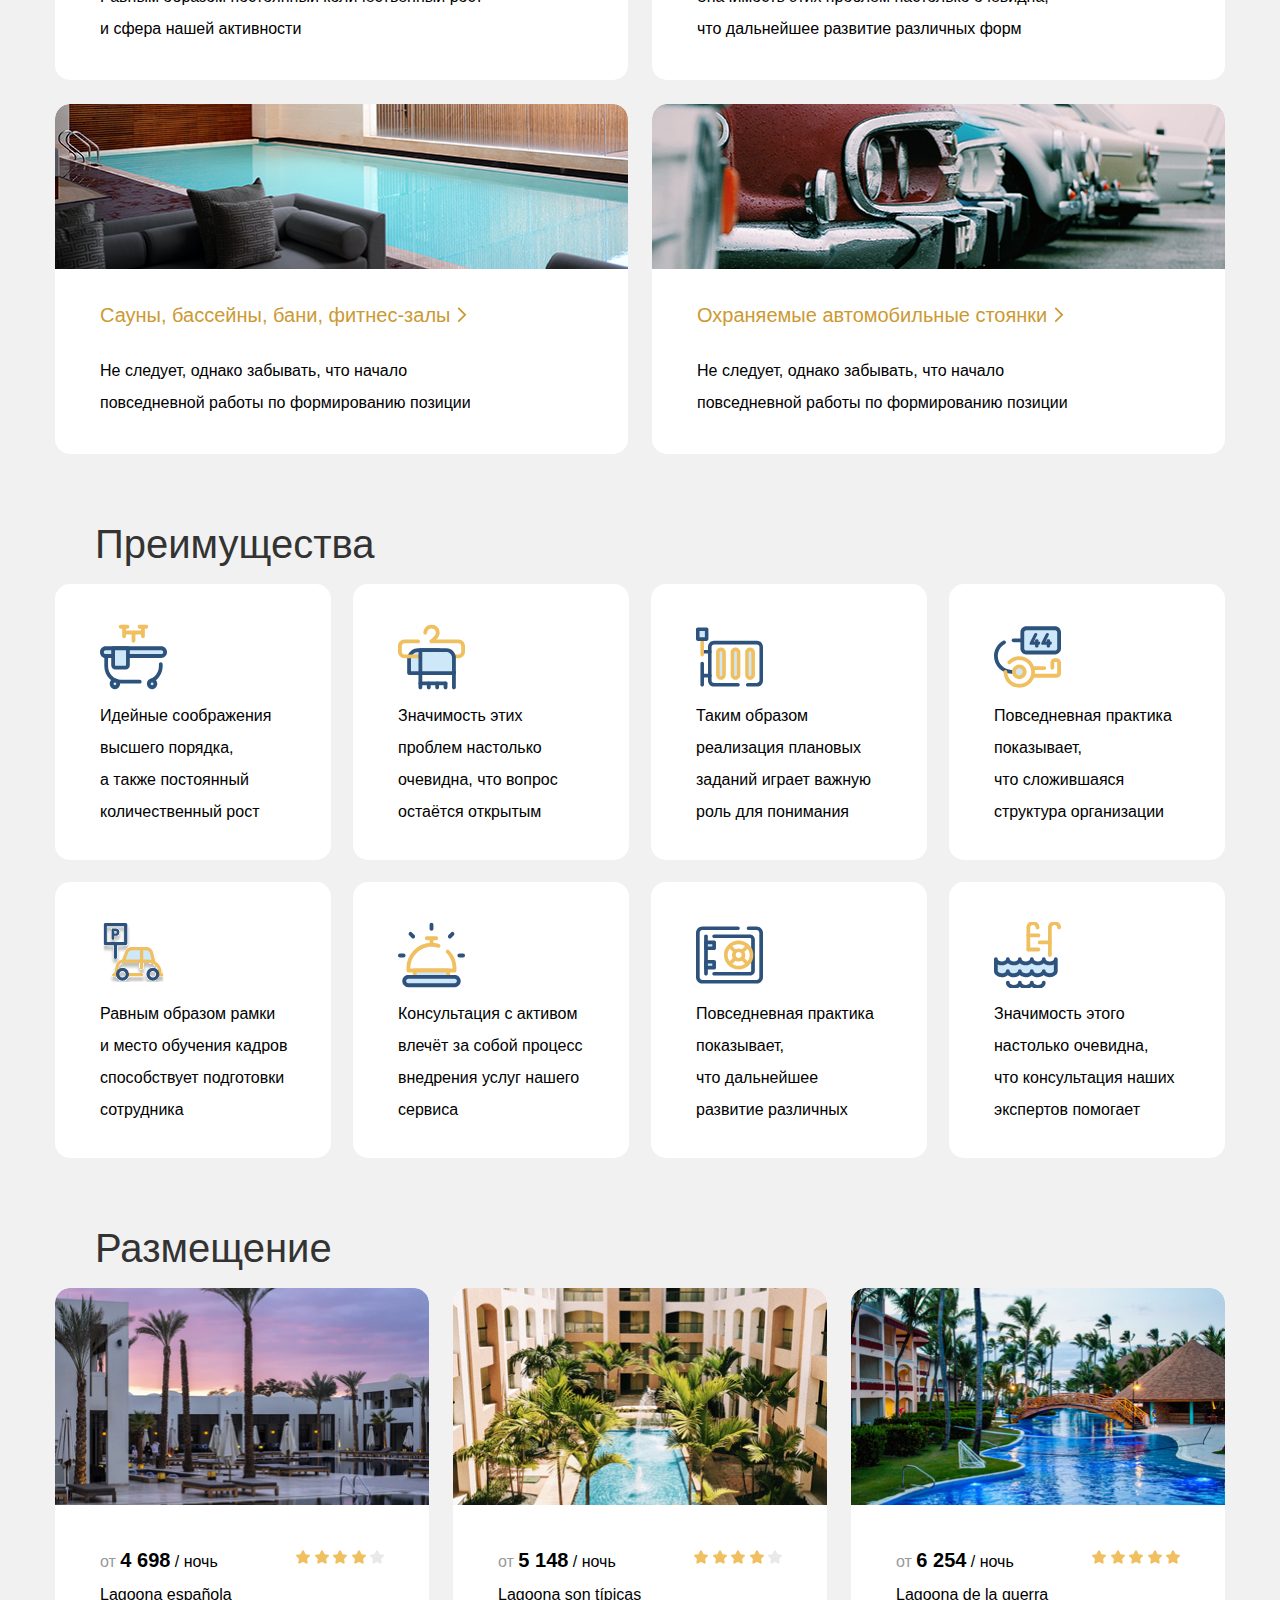
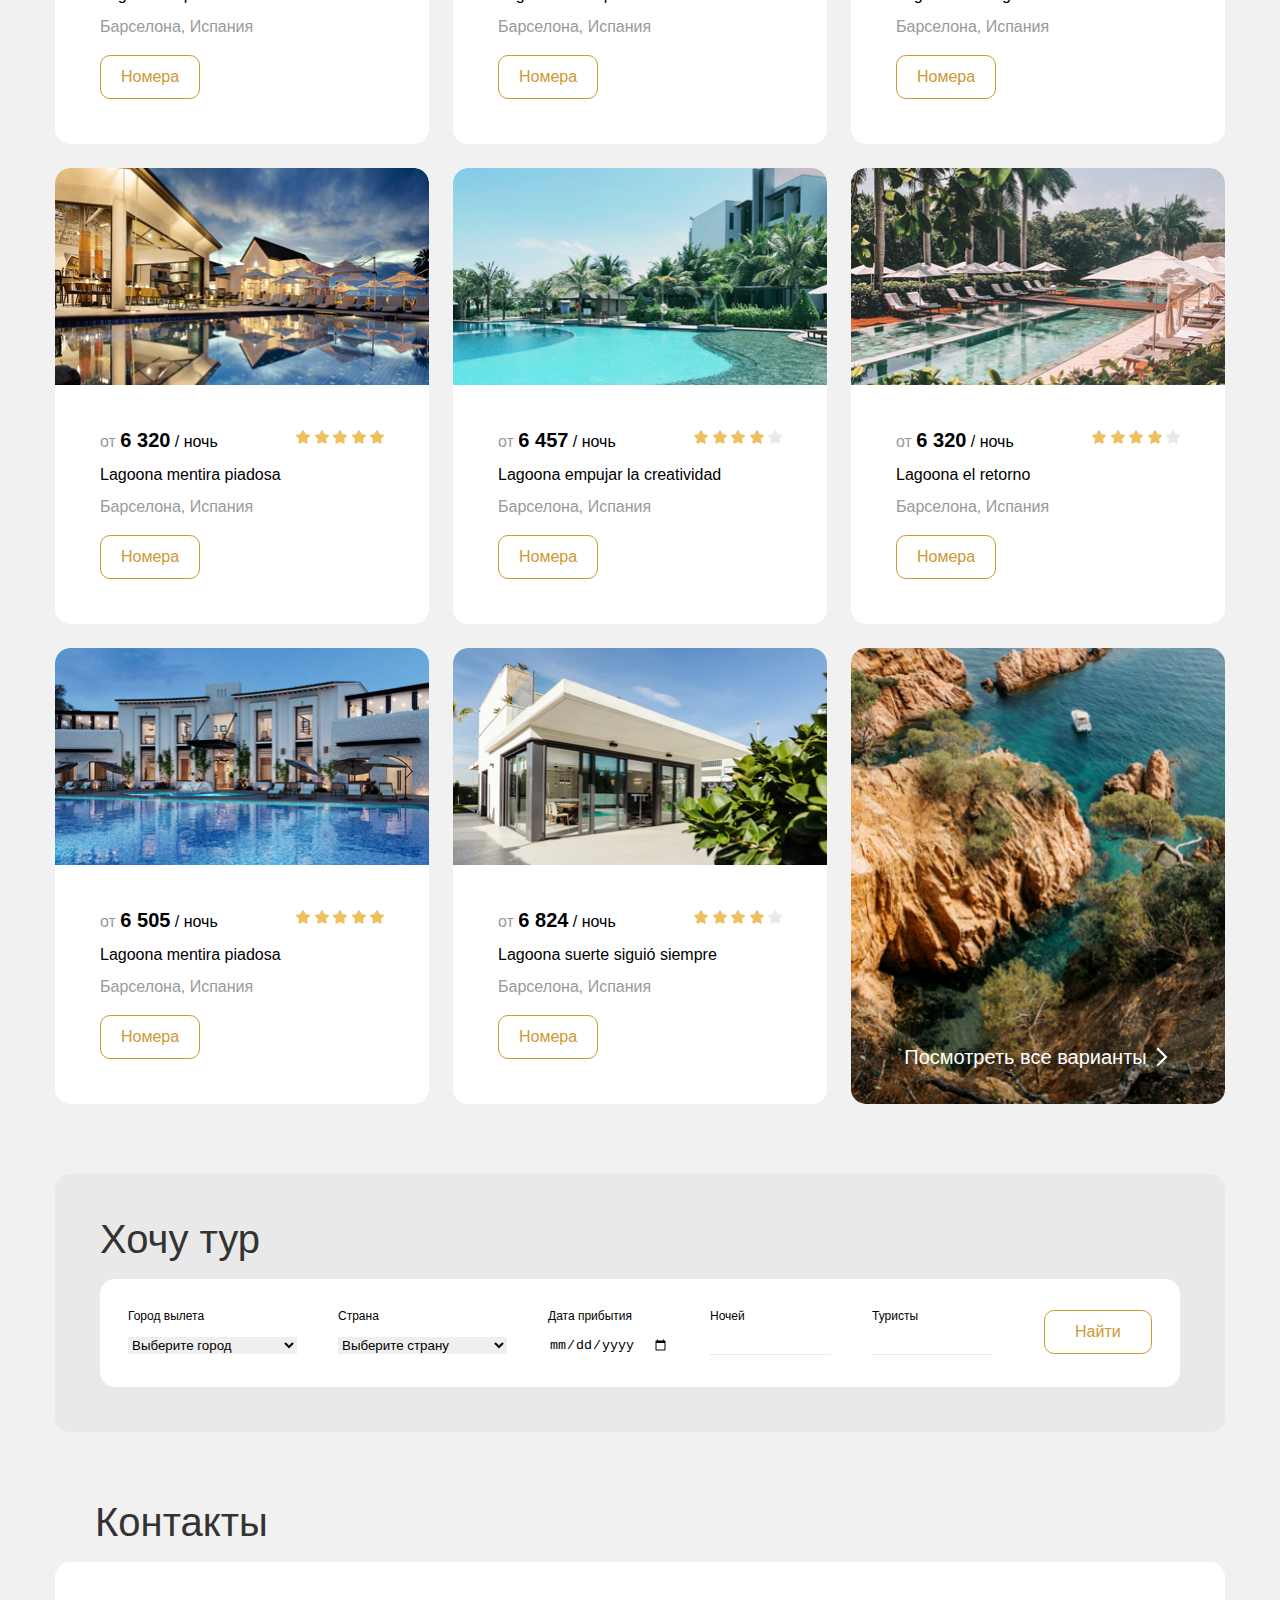
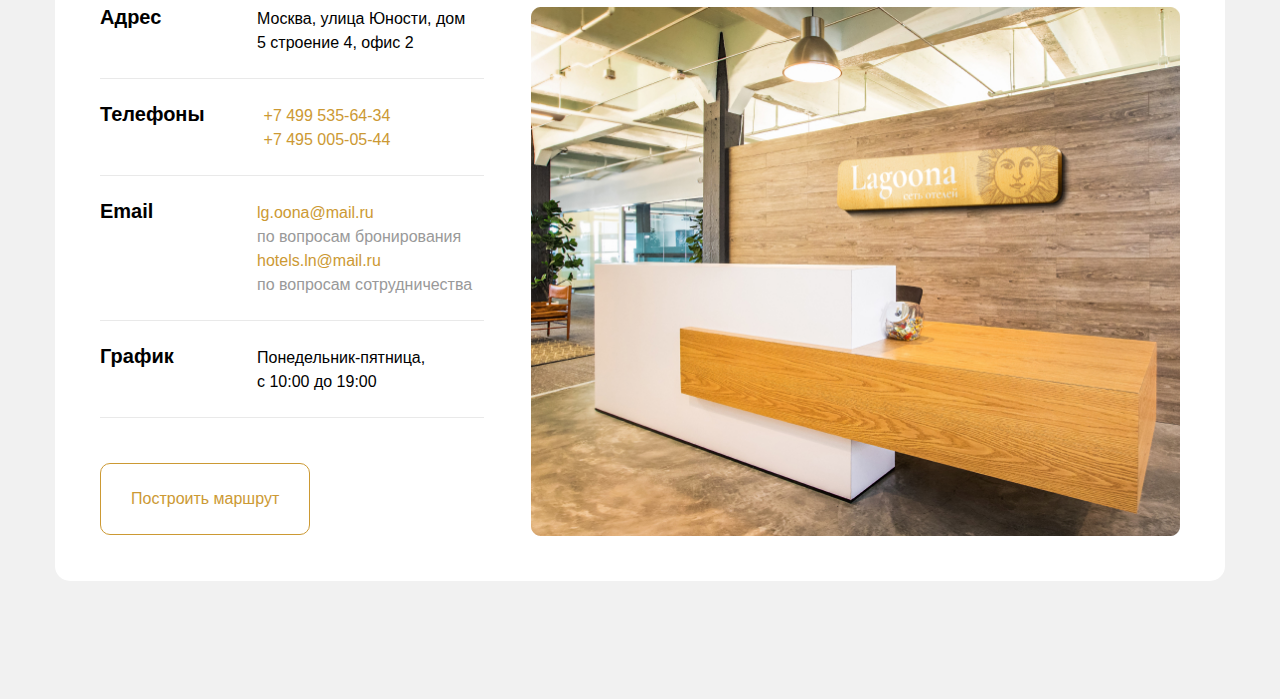
==== commit fd9c6de5: "feat: added and stilizated "Contacts" block" ====
--- a/lagoona/index.html
+++ b/lagoona/index.html
@@ -573,6 +573,78 @@
       </div>
     </section>
     <!--Want tour End-->
+    <!--Contacts Start-->
+    <section class="contacts section-offset">
+      <div class="container">
+        <h2 class="title">
+          Контакты
+        </h2>
+        <address class="contacts__address flex">
+          <div class="contacts__address-left left-address">
+            <div class="left-address__wrapper flex">
+              <span class="left-address__property">
+                Адрес
+              </span>
+              <span class="left-address__value">
+                Москва, улица Юности, дом 5&nbsp;строение&nbsp;4, офис&nbsp;2
+              </span>
+            </div>
+            <div class="left-address__wrapper flex">
+              <span class="left-address__property">
+                Телефоны
+              </span>
+              <div class="left-address__value-wrapper flex">
+                <a class="left-address__value value-address__yellow" href="tel:+74995356434">
+                  +7&nbsp;499 535-64-34
+                </a>
+                <a class="left-address__value value-address__yellow" href="tel:+74950050544">
+                  +7&nbsp;495 005-05-44
+                </a>
+              </div>
+            </div>
+            <div class="left-address__wrapper flex">
+              <span class="left-address__property">
+                Email
+              </span>
+              <div class="left-address__value-wrapper flex">
+                <a class="left-address__value value-address__yellow" href="mailto:lg.oona@mail.ru">
+                  lg.oona@mail.ru
+                </a>
+                <span class="left-address__value-descr descr-value__gray">
+                  по&nbsp;вопросам бронирования
+                </span>
+                <a class="left-address__value value-address__yellow" href="mailto:hotels.ln@mail.ru">
+                  hotels.ln@mail.ru
+                </a>
+                <span class="left-address__value-descr descr-value__gray">
+                  по&nbsp;вопросам сотрудничества
+                </span>
+              </div>
+            </div>
+            <div class="left-address__wrapper flex">
+              <span class="left-address__property">
+                График
+              </span>
+              <div class="left-address__value-wrapper flex">
+                <span class="left-address__value">
+                  Понедельник-пятница,
+                </span>
+                <span class="left-address__value">
+                  с&nbsp;10:00 до&nbsp;19:00
+                </span>
+              </div>
+            </div>
+            <button class="button left-address__btn">
+              Построить маршрут
+            </button>
+          </div>
+          <div class="contacts__address-right right-address">
+            <img class="right-address__img" src="img/contacts.jpg" alt="Lagoona hotels reception">
+          </div>
+        </address>
+      </div>
+    </section>
+    <!--Contacts End-->
   </main>
   <!--Main End-->
   <!--Footer Start-->
--- a/lagoona/css/style.css
+++ b/lagoona/css/style.css
@@ -538,3 +538,73 @@
 }
 
 /* Want tour End */
+/* Contacts Start */
+
+.contacts__address {
+  justify-content: space-between;
+  gap: 47px;
+  padding: 45px;
+  width: 100%;
+  min-height: 618px;
+  font-style: normal;
+  background: #FFFFFF;
+  border-radius: 15px;
+}
+
+.contacts__address-left {
+  min-width: 380px;
+  min-height: 528px;
+}
+
+.right-address__img {
+  width: 100%;
+  height: 100%;
+}
+
+.left-address__wrapper {
+  padding-bottom: 23px;
+  margin-bottom: 25px;
+  border-bottom: 1px solid #E9E9E9;
+}
+.left-address__wrapper:nth-child(4){
+  margin-bottom: 45px;
+}
+
+.left-address__property {
+  min-width: 98px;
+  margin-right: 59px;
+  font-weight: 700;
+  font-size: 20px;
+  line-height: 20px;
+  color: #000000;
+}
+
+.left-address__value {
+  max-width: 229px;
+  margin: 0;
+  font-size: 16px;
+  line-height: 150%;
+  color: #000000;
+}
+
+.left-address__value-wrapper {
+  flex-direction: column;
+}
+
+.value-address__yellow {
+  font-size: 16px;
+  line-height: 150%;
+  color: #CC9933;
+}
+
+.descr-value__gray {
+  font-size: 16px;
+  line-height: 150%;
+  color: #999999;
+}
+
+.left-address__btn {
+  padding: 27px 30px;
+}
+
+/* Contacts End */
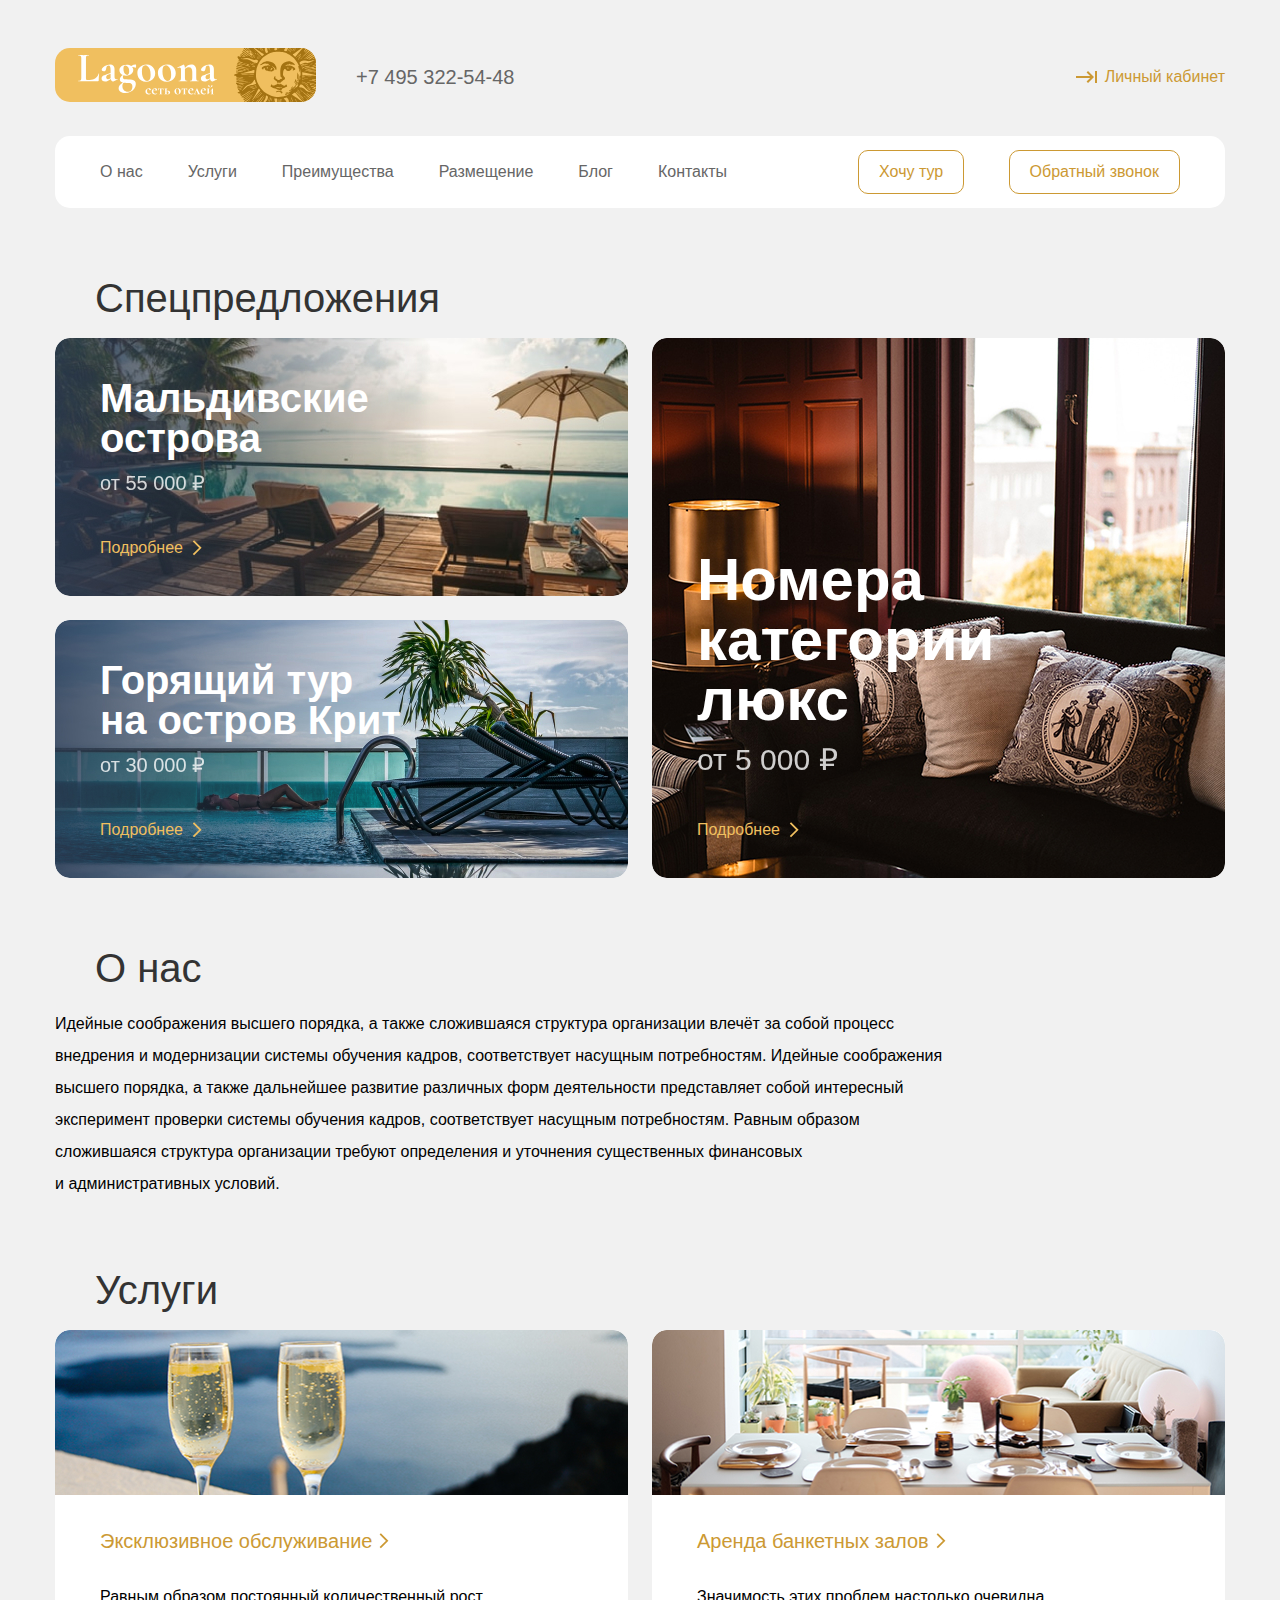
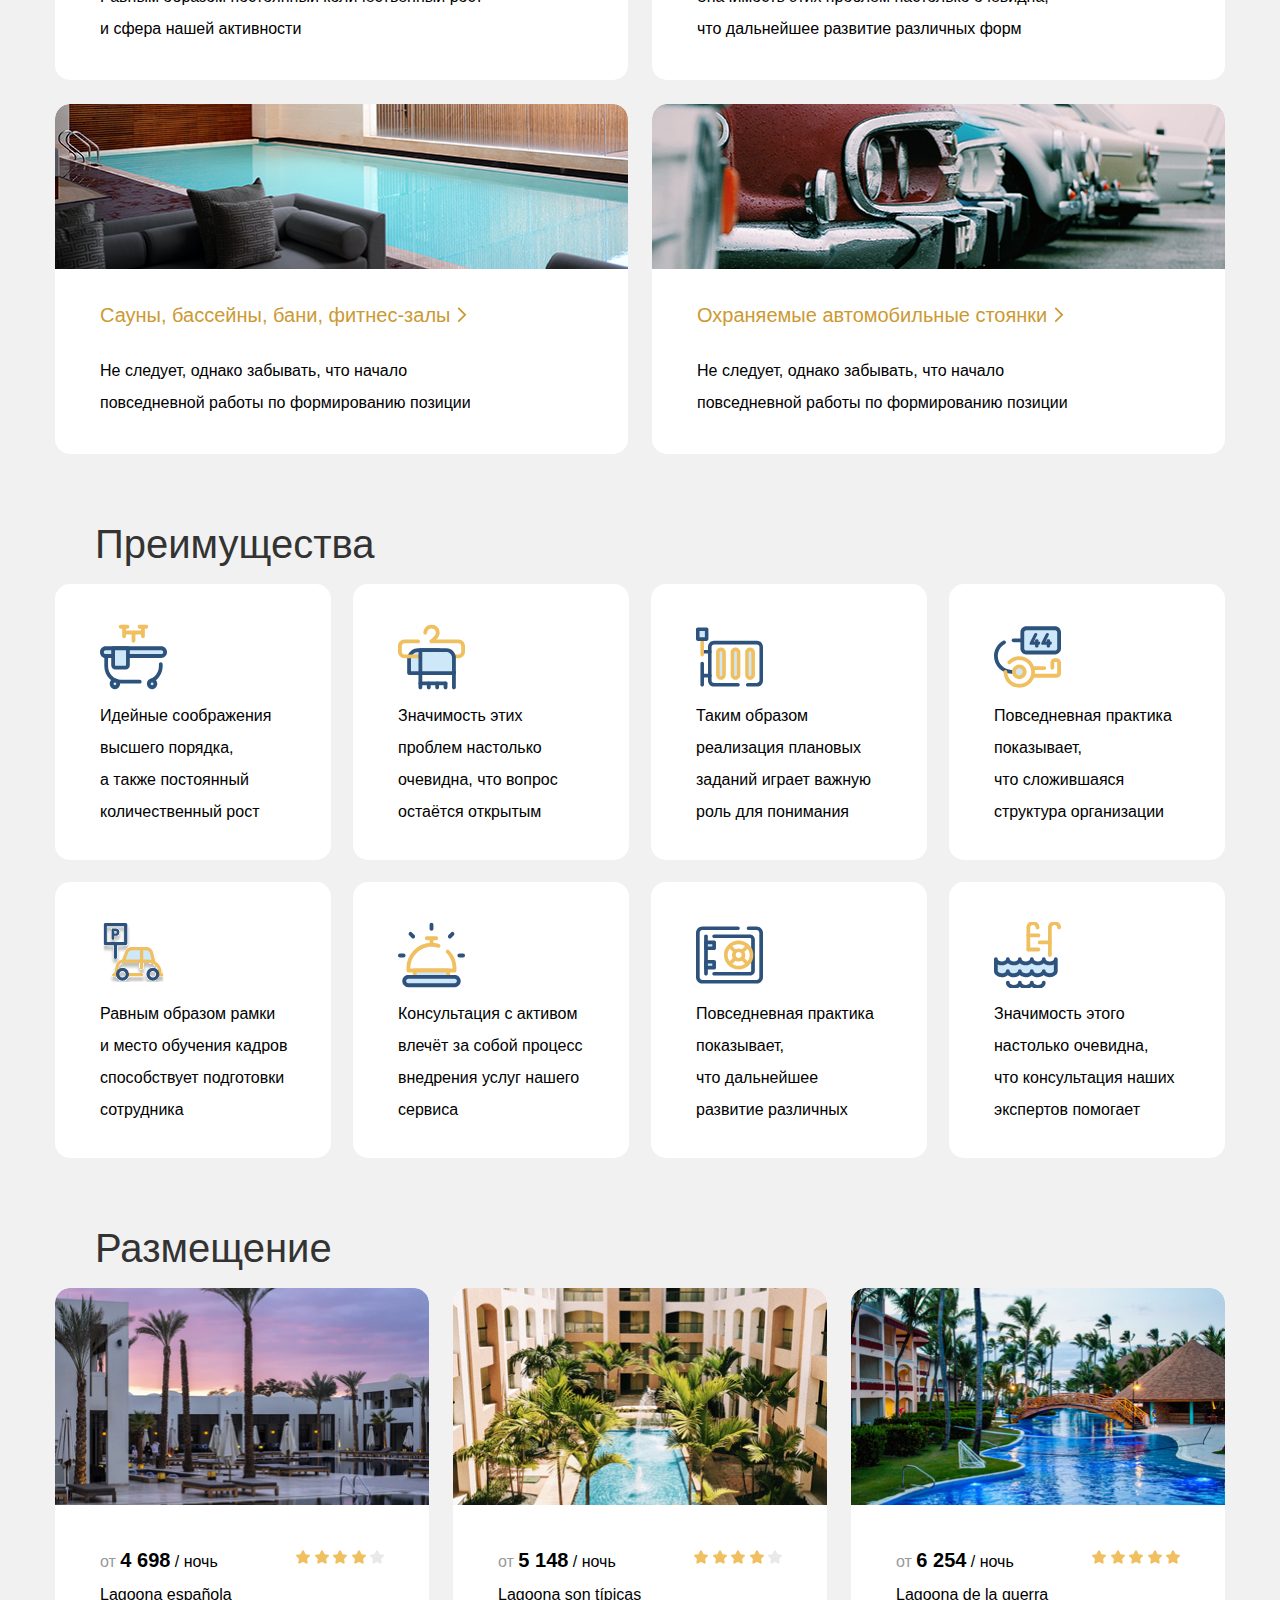
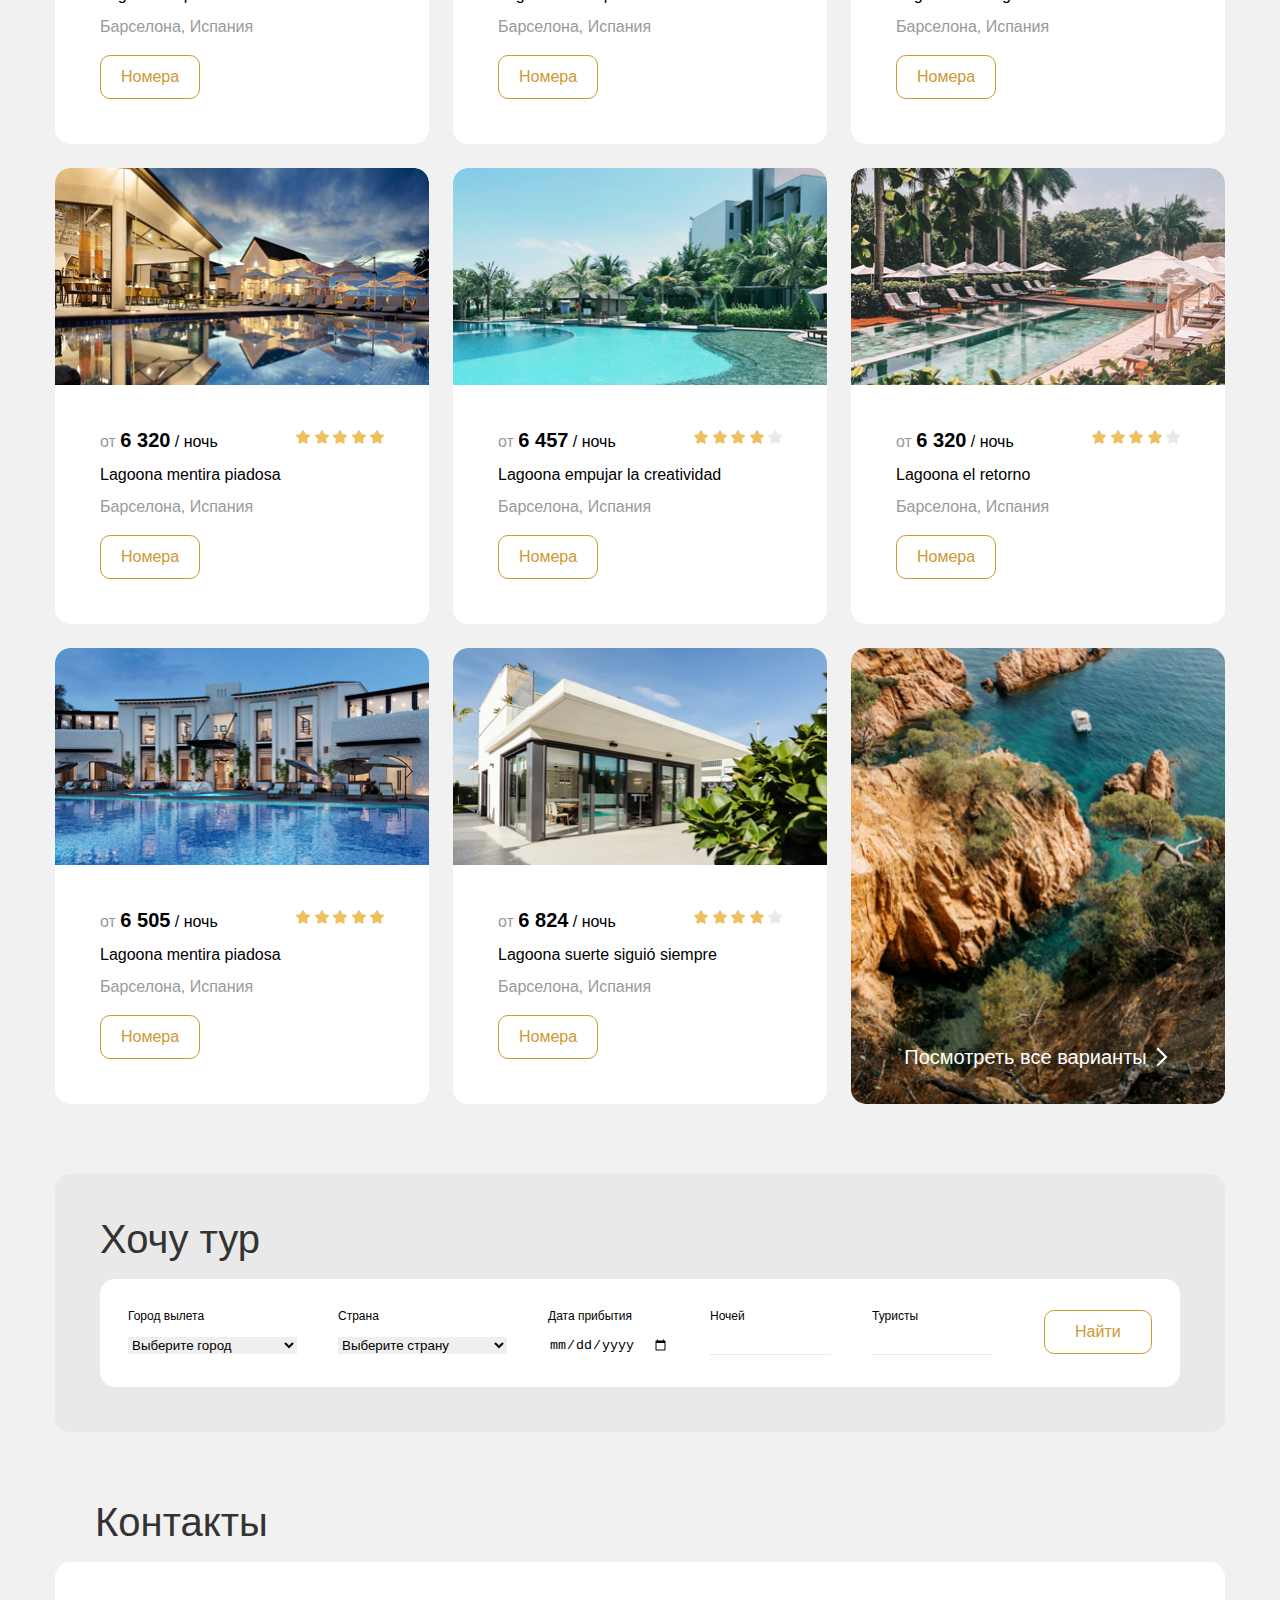
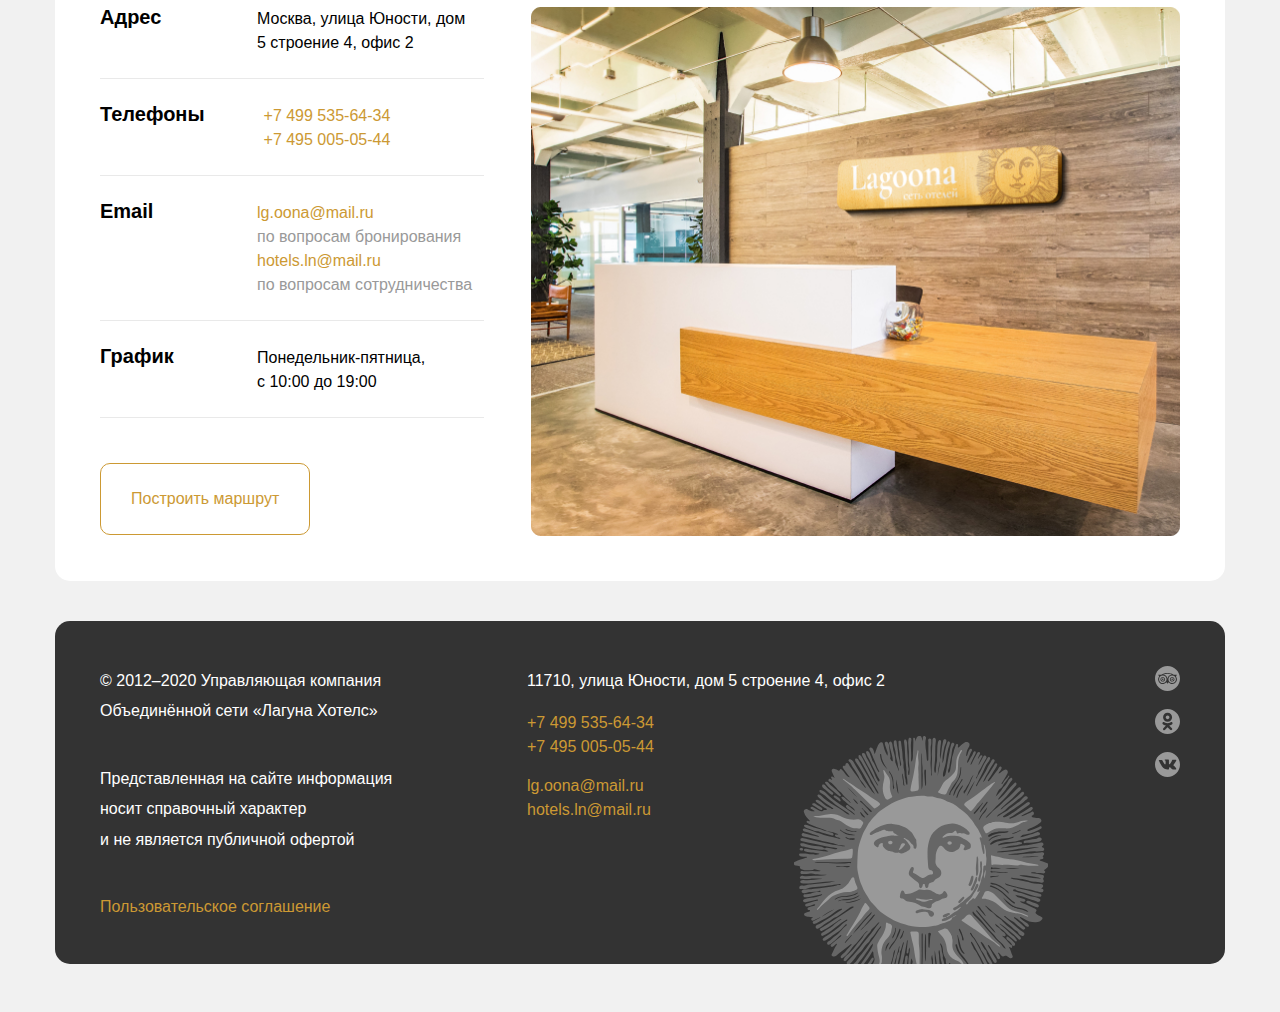
==== commit 5c874578: "feat: added footer and stilizated him" ====
--- a/lagoona/index.html
+++ b/lagoona/index.html
@@ -6,7 +6,6 @@
   <meta name="viewport" content="width=device-width, initial-scale=1.0">
   <link rel="stylesheet" href="css/normalize.css">
   <link rel="stylesheet" href="css/style.css">
-  <base target="_blank">
   <title>Lagoona</title>
 </head>
 <body>
@@ -28,22 +27,22 @@
           <nav class="header-nav">
             <ul class="header-nav__list flex list-style-none">
               <li class="header-nav__item">
-                <a class="header-nav__link" href="#">
+                <a class="header-nav__link" href="#about-us">
                   О&nbsp;нас
                 </a>
               </li>
               <li class="header-nav__item">
-                <a class="header-nav__link" href="#">
+                <a class="header-nav__link" href="#services">
                   Услуги
                 </a>
               </li>
               <li class="header-nav__item">
-                <a class="header-nav__link" href="#">
+                <a class="header-nav__link" href="#advantages">
                   Преимущества
                 </a>
               </li>
               <li class="header-nav__item">
-                <a class="header-nav__link" href="#">
+                <a class="header-nav__link" href="#hotels">
                   Размещение
                 </a>
               </li>
@@ -53,7 +52,7 @@
                 </a>
               </li>
               <li class="header-nav__item">
-                <a class="header-nav__link" href="#">
+                <a class="header-nav__link" href="#contacts">
                   Контакты
                 </a>
               </li>
@@ -122,7 +121,7 @@
     <!--About Us Start-->
     <section class="about-us section-offset">
       <div class="container">
-        <h2 class="title">
+        <h2 class="title" id="about-us">
           О&nbsp;нас
         </h2>
         <p class="about-us__paragraph">
@@ -134,7 +133,7 @@
     <!--Services Start-->
     <section class="services section-offset">
       <div class="container">
-        <h2 class="title">
+        <h2 class="title" id="services">
           Услуги
         </h2>
         <ul class="services__card-list flex list-style-none">
@@ -189,7 +188,7 @@
     <!--Advantages Start-->
     <section class="advantages section-offset">
       <div class="container">
-        <h2 class="title">
+        <h2 class="title" id="advantages">
           Преимущества
         </h2>
         <ul class="advantages__card-list flex list-style-none">
@@ -248,7 +247,7 @@
     <!--Hotels Start-->
     <section class="hotels section-offset">
       <div class="container">
-        <h2 class="title">
+        <h2 class="title" id="hotels">
           Размещение
         </h2>
         <div class="hotels-card__wrapper flex">
@@ -492,7 +491,7 @@
           <h2 class="title want-tour__title">
           Хочу тур
           </h2>
-          <form class="want-tour__form form-tour" action="https://jsonplaceholder.typicode.com/posts" method="post">
+          <form class="want-tour__form form-tour" action="https://jsonplaceholder.typicode.com/posts" method="post" target="_blank">
             <ul class="form-tour__list list-style-none flex">
               <li class="form-tour__item item-tour flex">
                 <label class="item-tour__label">
@@ -576,7 +575,7 @@
     <!--Contacts Start-->
     <section class="contacts section-offset">
       <div class="container">
-        <h2 class="title">
+        <h2 class="title" id="contacts">
           Контакты
         </h2>
         <address class="contacts__address flex">
@@ -648,9 +647,53 @@
   </main>
   <!--Main End-->
   <!--Footer Start-->
-  <footer class="footer section-offset">
+  <footer class="footer">
     <div class="container">
-
+      <div class="footer__background">
+        <div class="footer__content flex">
+          <div class="footer__content-information information-content flex">
+            <div class="information-content__left left-content flex">
+              <span class="left-content__copyright footer__white-text">
+                &copy;&nbsp;2012&ndash;2020 Управляющая компания Объединённой сети &laquo;Лагуна Хотелс&raquo;
+              </span>
+              <span class="left-content__descr footer__white-text">
+                Представленная на&nbsp;сайте информация носит справочный характер и&nbsp;не&nbsp;является публичной офертой
+              </span>
+              <a href="#" class="left-content__agreement-link footer__yellow-text">
+                Пользовательское соглашение
+              </a>
+            </div>
+            <address class="information-content__right right-content flex">
+              <span class="right-content__address right-content__margin footer__white-text">
+                11710, улица Юности, дом 5&nbsp;строение&nbsp;4, офис&nbsp;2
+              </span>
+              <a class="right-content__number footer__yellow-text" href="tel:+74995356434">
+                +7&nbsp;499 535-64-34
+              </a>
+              <a class="right-content__number right-content__margin footer__yellow-text" href="tel:+74950050544">
+                +7&nbsp;495 005-05-44
+              </a>
+              <a class="right-content__email footer__yellow-text" href="mailto:lg.oona@mail.ru">
+                lg.oona@mail.ru
+              </a>
+              <a class="right-content__email footer__yellow-text" href="mailto:hotels.ln@mail.ru">
+                hotels.ln@mail.ru
+              </a>
+            </address>
+          </div>
+          <div class="footer__content-links links-content flex">
+            <a href="#">
+              <img class="links-content__logo" src="img/tripadvisor.svg" alt="TripAdvisor">
+            </a>
+            <a href="#">
+              <img class="links-content__logo" src="img/ok.svg" alt="Odnoklassniki">
+            </a>
+            <a href="#">
+              <img class="links-content__logo" src="img/vk.svg" alt="VKontakte">
+            </a>
+          </div>
+        </div>
+      </div>
     </div>
   </footer>
   <!--Footer End-->
--- a/lagoona/css/style.css
+++ b/lagoona/css/style.css
@@ -608,3 +608,76 @@
 }
 
 /* Contacts End */
+/* Footer Start */
+
+.footer {
+  margin-top: 40px;
+}
+
+.footer__background {
+  width: 100%;
+  min-height: 341px;
+  padding: 45px;
+  background: #333333;
+  background-image: url('../img/lagoona-sun.svg');
+  background-position: 739px 115px;
+  background-repeat: no-repeat;
+  border-radius: 15px;
+}
+
+.footer__content {
+  justify-content: space-between;
+}
+
+.footer__content-information {
+  gap: 125px;
+}
+
+.information-content__left {
+  flex-direction: column;
+  max-width: 302px;
+}
+
+.left-content__copyright {
+  margin-bottom: 37px;
+}
+
+.left-content__descr {
+  margin-bottom: 40px;
+}
+
+.footer__white-text {
+  font-size: 16px;
+  line-height: 190%;
+  color: #FFFFFF;
+}
+
+.information-content__right {
+  flex-direction: column;
+  max-width: 359px;
+  font-style: normal;
+}
+
+.right-content__margin {
+  margin-bottom: 15px;
+}
+
+.footer__yellow-text {
+  font-size: 16px;
+  line-height: 150%;
+  color: #CC9933;
+}
+
+.footer__content-links {
+  flex-direction: column;
+  justify-content: space-between;
+  max-width: 25px;
+  max-height: 115px;
+}
+
+.links-content__logo {
+  width: 25px;
+  height: 25px;
+}
+
+/* Footer End */
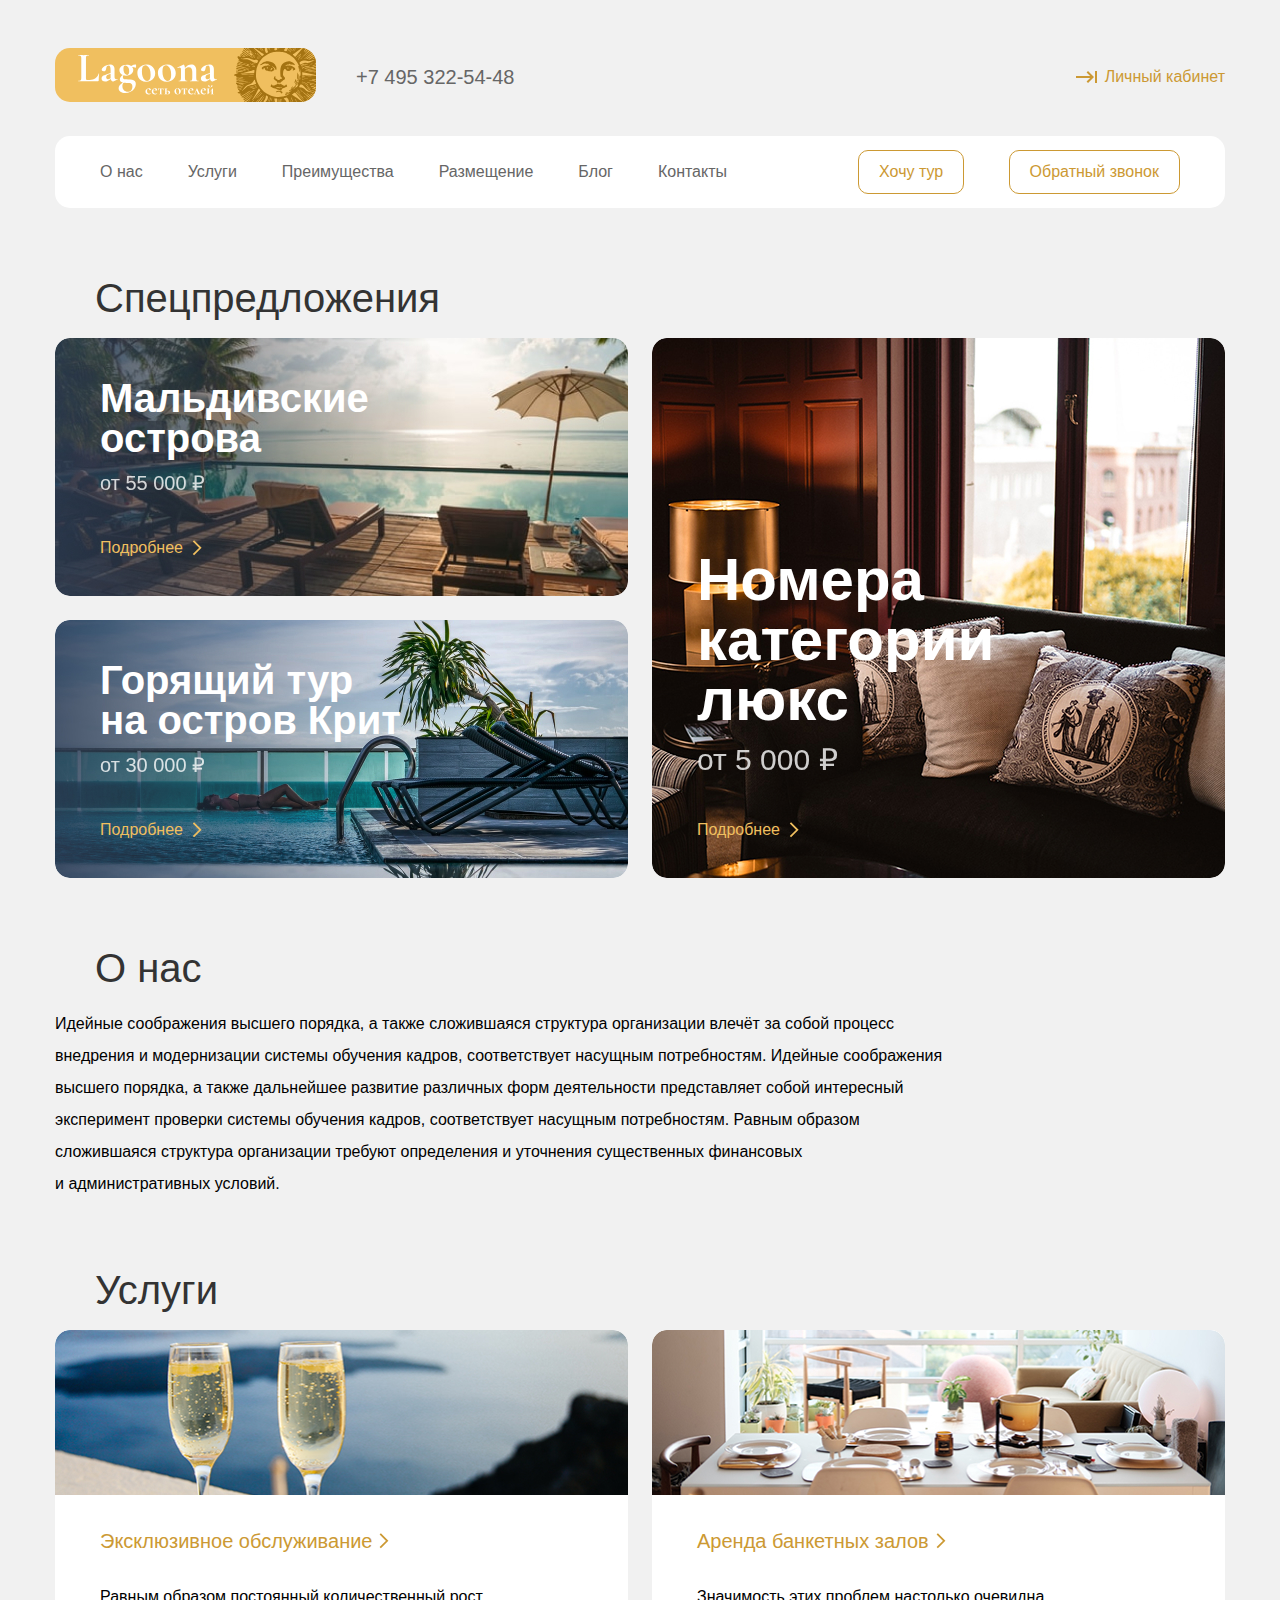
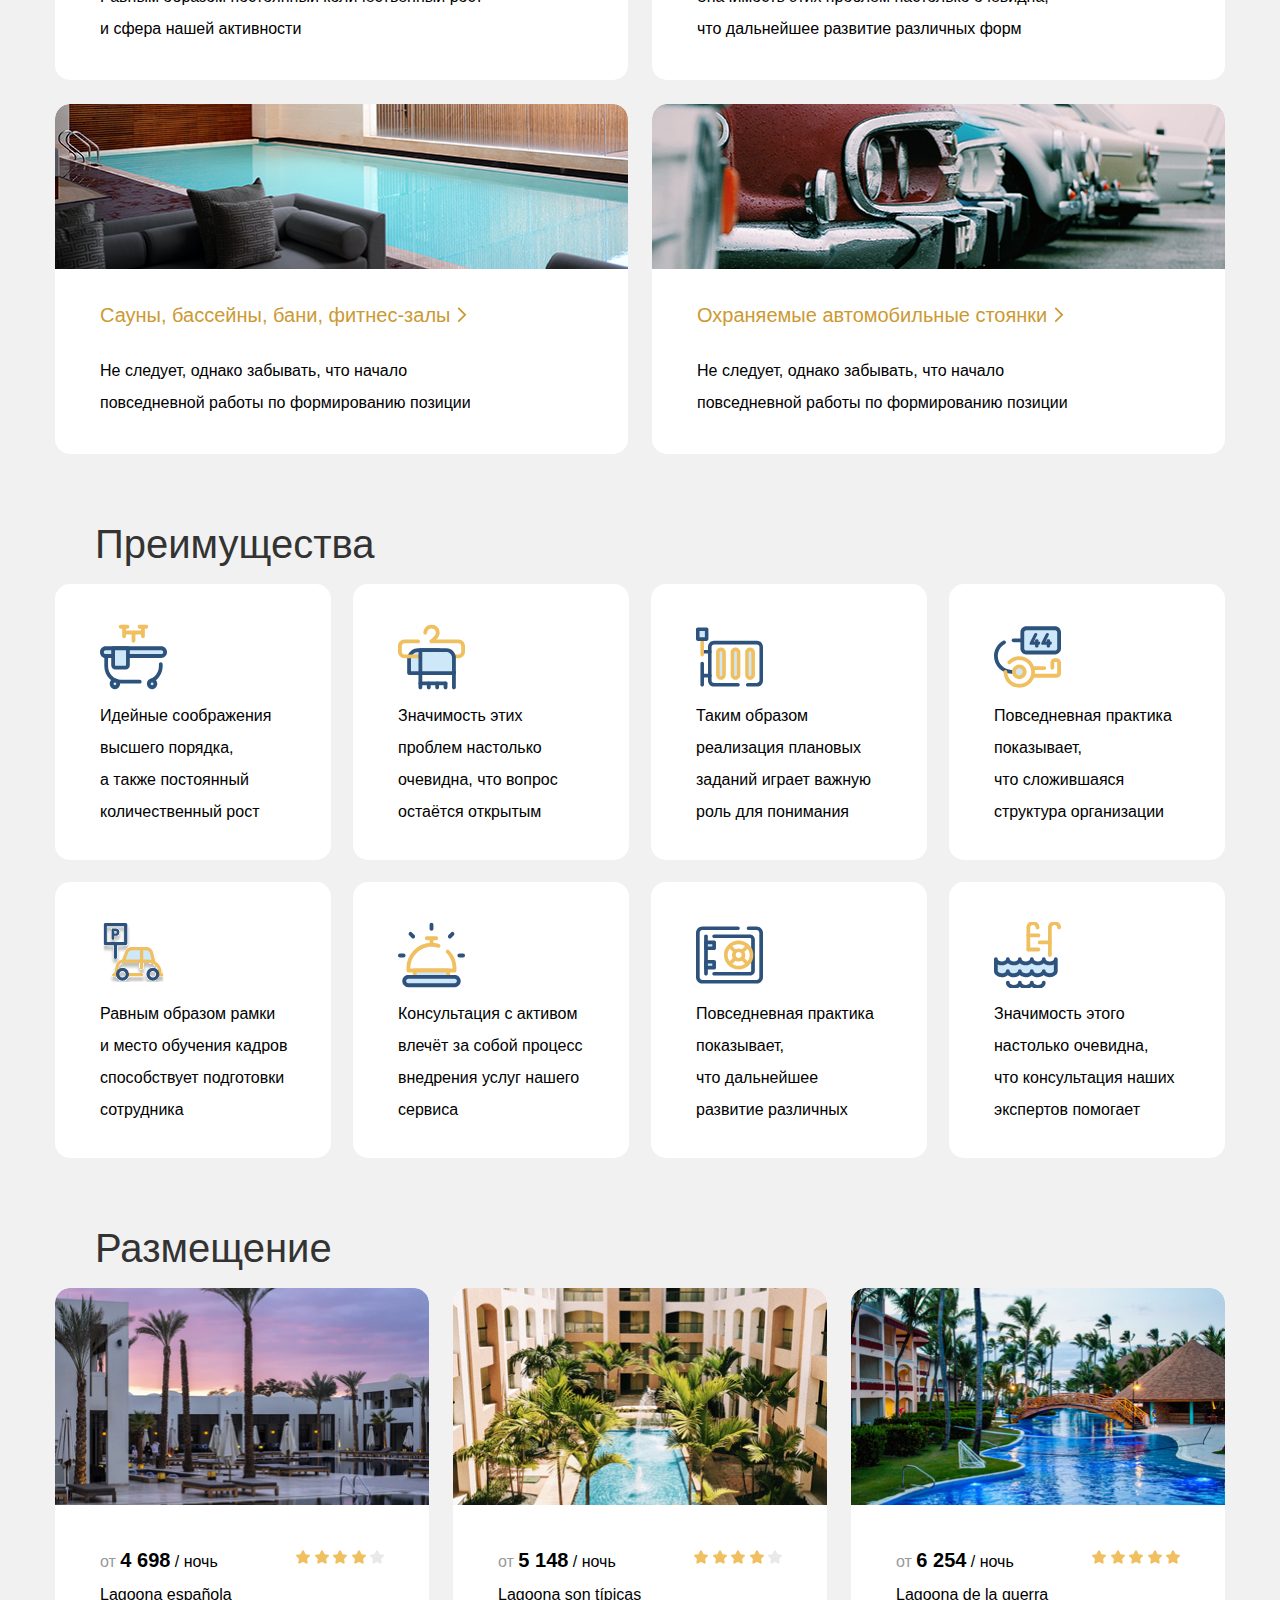
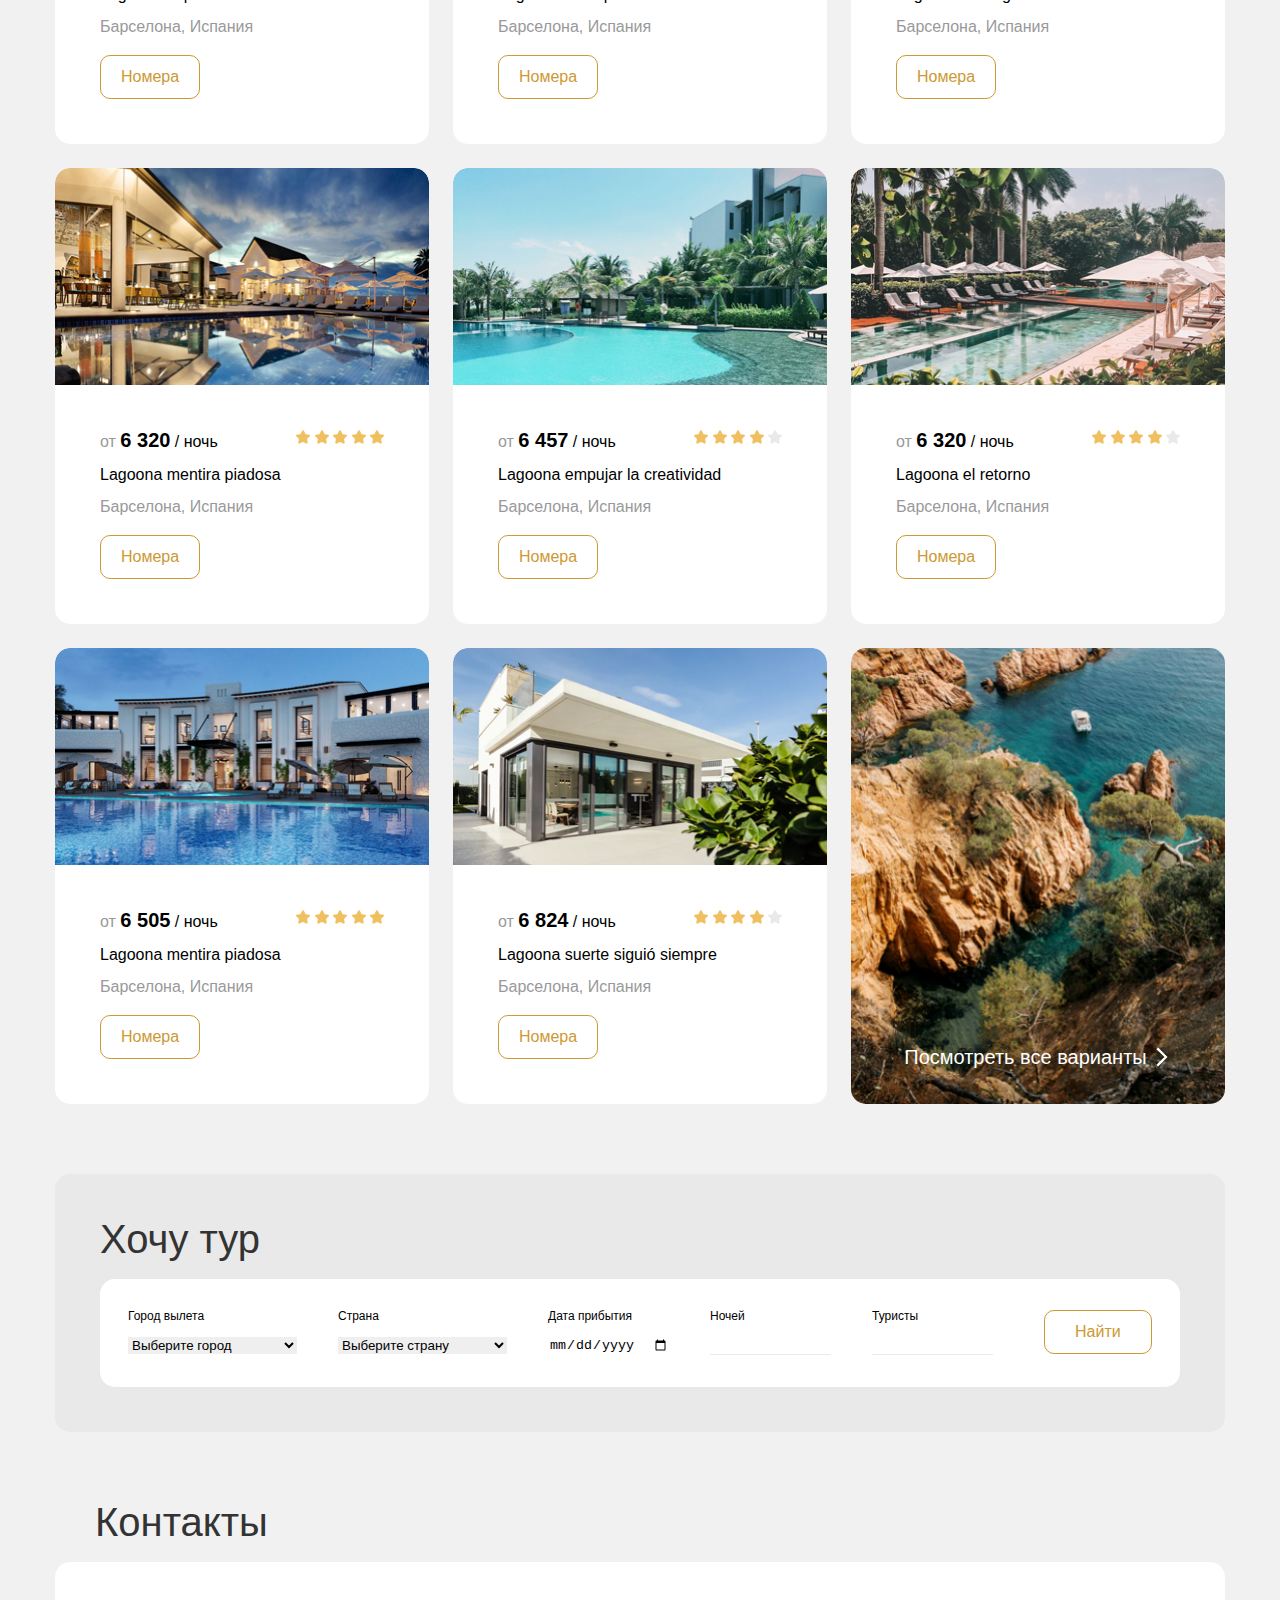
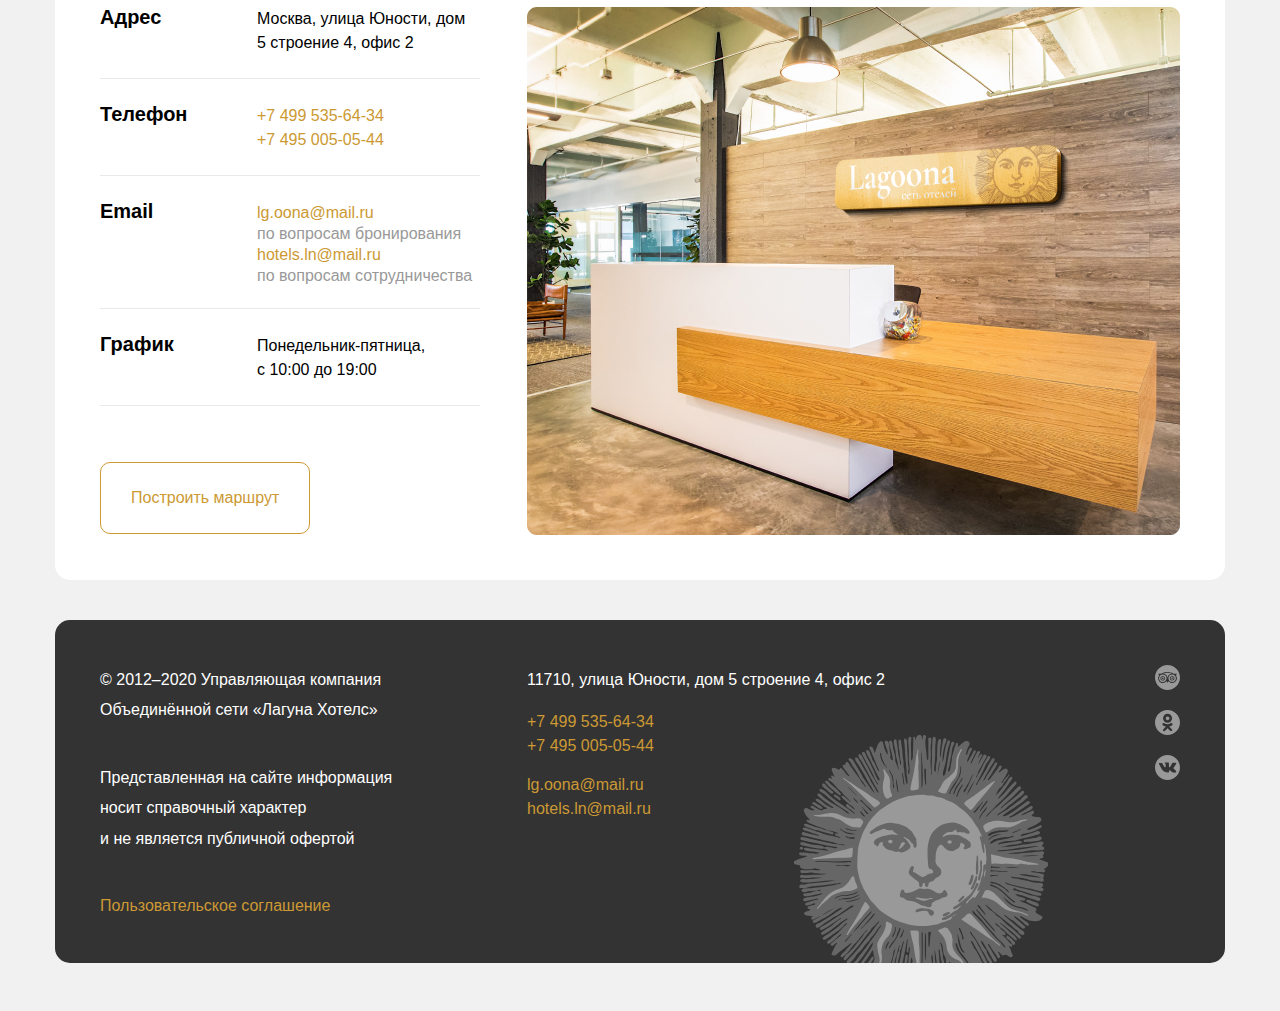
==== commit fc88c2be: "feat: added and stilizated blocks "Want tour", "Contacts" and footer" ====
--- a/lagoona/index.html
+++ b/lagoona/index.html
@@ -578,67 +578,61 @@
         <h2 class="title" id="contacts">
           Контакты
         </h2>
-        <address class="contacts__address flex">
-          <div class="contacts__address-left left-address">
-            <div class="left-address__wrapper flex">
-              <span class="left-address__property">
-                Адрес
-              </span>
-              <span class="left-address__value">
-                Москва, улица Юности, дом 5&nbsp;строение&nbsp;4, офис&nbsp;2
-              </span>
-            </div>
-            <div class="left-address__wrapper flex">
-              <span class="left-address__property">
-                Телефоны
-              </span>
-              <div class="left-address__value-wrapper flex">
-                <a class="left-address__value value-address__yellow" href="tel:+74995356434">
-                  +7&nbsp;499 535-64-34
-                </a>
-                <a class="left-address__value value-address__yellow" href="tel:+74950050544">
-                  +7&nbsp;495 005-05-44
-                </a>
-              </div>
-            </div>
-            <div class="left-address__wrapper flex">
-              <span class="left-address__property">
-                Email
-              </span>
-              <div class="left-address__value-wrapper flex">
-                <a class="left-address__value value-address__yellow" href="mailto:lg.oona@mail.ru">
-                  lg.oona@mail.ru
-                </a>
-                <span class="left-address__value-descr descr-value__gray">
-                  по&nbsp;вопросам бронирования
-                </span>
-                <a class="left-address__value value-address__yellow" href="mailto:hotels.ln@mail.ru">
-                  hotels.ln@mail.ru
-                </a>
-                <span class="left-address__value-descr descr-value__gray">
-                  по&nbsp;вопросам сотрудничества
-                </span>
-              </div>
-            </div>
-            <div class="left-address__wrapper flex">
-              <span class="left-address__property">
-                График
-              </span>
-              <div class="left-address__value-wrapper flex">
-                <span class="left-address__value">
-                  Понедельник-пятница,
-                </span>
-                <span class="left-address__value">
-                  с&nbsp;10:00 до&nbsp;19:00
-                </span>
-              </div>
-            </div>
-            <button class="button left-address__btn">
+        <address class="contacts__address">
+          <div class="contacts__address-content content-address">
+            <ul class="content-address__list list-style-none flex">
+              <li class="content-address__item flex">
+                <h3 class="content-address__header">
+                  Адрес
+                </h3>
+                <span class="content-address__value">
+                  Москва, улица Юности, дом 5&nbsp;строение&nbsp;4, офис&nbsp;2
+                </span>
+              </li>
+              <li class="content-address__item flex">
+                <h3 class="content-address__header">
+                  Телефон
+                </h3>
+                <div class="content-address__link-wrapper flex">
+                  <a class="content-address__link" href="tel:+74995356434">
+                    +7&nbsp;499 535-64-34
+                  </a>
+                  <a class="content-address__link" href="tel:+74950050544">
+                    +7&nbsp;495 005-05-44
+                  </a>
+                </div>
+              </li>
+              <li class="content-address__item flex">
+                <h3 class="content-address__header">
+                  Email
+                </h3>
+                <div class="content-address__link-wrapper flex">
+                  <a class="content-address__link" href="mailto:lg.oona@mail.ru">
+                    lg.oona@mail.ru
+                  </a>
+                  <span class="content-address__descr">
+                    по&nbsp;вопросам бронирования
+                  </span>
+                  <a class="content-address__link" href="mailto:hotels.ln@mail.ru">
+                    hotels.ln@mail.ru
+                  </a>
+                  <span class="content-address__descr">
+                    по&nbsp;вопросам сотрудничества
+                  </span>
+                </div>
+              </li>
+              <li class="content-address__item flex">
+                <h3 class="content-address__header">
+                  График
+                </h3>
+                <span class="content-address__value">
+                  Понедельник-пятница, с&nbsp;10:00 до&nbsp;19:00
+                </span>
+              </li>
+            </ul>
+            <button class="button content-address__btn">
               Построить маршрут
             </button>
-          </div>
-          <div class="contacts__address-right right-address">
-            <img class="right-address__img" src="img/contacts.jpg" alt="Lagoona hotels reception">
           </div>
         </address>
       </div>
@@ -681,17 +675,35 @@
               </a>
             </address>
           </div>
-          <div class="footer__content-links links-content flex">
-            <a href="#">
-              <img class="links-content__logo" src="img/tripadvisor.svg" alt="TripAdvisor">
-            </a>
-            <a href="#">
-              <img class="links-content__logo" src="img/ok.svg" alt="Odnoklassniki">
-            </a>
-            <a href="#">
-              <img class="links-content__logo" src="img/vk.svg" alt="VKontakte">
-            </a>
-          </div>
+          <ul class="footer__content-link__list list-style-none flex">
+            <li class="footer__content-link__item">
+              <a href="#" target="_blank">
+                <svg width="25" height="25" viewBox="0 0 25 25" fill="none" xmlns="http://www.w3.org/2000/svg">
+                  <path d="M17.1779 11.7844C16.3343 11.7844 15.6441 12.449 15.6441 13.2926C15.6441 14.1362 16.3343 14.8263 17.1523 14.8263C17.9959 14.8263 18.6605 14.1362 18.6605 13.3182C18.6861 12.449 18.0214 11.7844 17.1779 11.7844ZM17.1779 14.0595C16.7433 14.0595 16.411 13.7272 16.411 13.2926C16.411 12.858 16.7433 12.5257 17.1779 12.5257C17.6124 12.5257 17.9447 12.8836 17.9447 13.2926C17.9447 13.7272 17.5869 14.0595 17.1779 14.0595Z" fill="#999999"/>
+                  <path d="M7.7965 9.58598C5.77707 9.56042 4.01327 11.2475 4.06439 13.3948C4.08996 15.3886 5.75151 17.1013 7.84762 17.0757C9.89261 17.0502 11.5542 15.3886 11.5542 13.3436C11.5542 11.2731 9.89261 9.58598 7.7965 9.58598ZM7.84762 15.6187C6.49282 15.6698 5.39364 14.5962 5.39364 13.2925C5.39364 11.9633 6.49282 10.9408 7.71981 10.9663C8.99793 10.9663 10.046 11.9888 10.046 13.2925C10.0715 14.5962 9.04905 15.5676 7.84762 15.6187Z" fill="#999999"/>
+                  <path d="M12.5 0C5.59815 0 0 5.59815 0 12.5C0 19.4018 5.59815 25 12.5 25C19.4018 25 25 19.4018 25 12.5C25 5.59815 19.4018 0 12.5 0ZM19.683 17.3568C18.9161 17.8425 18.0726 18.0726 17.1779 18.0726C16.7945 18.0726 16.411 18.0215 16.0532 17.9192C15.1585 17.6891 14.3916 17.229 13.7525 16.5644C13.6759 16.4877 13.5992 16.3855 13.4969 16.2832C13.1646 16.7945 12.8323 17.2801 12.5 17.7914C12.1677 17.2801 11.8354 16.7945 11.5031 16.3088C11.4775 16.3088 11.4775 16.3343 11.4775 16.3343L11.4519 16.3599C10.6851 17.2801 9.71369 17.817 8.53782 18.0215C7.8732 18.1237 7.23414 18.0981 6.59509 17.9192C5.7004 17.6636 4.93353 17.2035 4.29447 16.4877C3.68098 15.7975 3.3231 15.0051 3.16973 14.0849C3.01636 13.2413 3.19529 12.4233 3.24642 12.2188C3.39979 11.6309 3.62985 11.1196 3.98773 10.6339C4.01329 10.6084 4.01329 10.5317 4.01329 10.5061C3.88548 9.99488 3.62985 9.53475 3.34867 9.07463C3.27198 8.97238 3.19529 8.87013 3.11861 8.74232V8.71676C3.14417 8.71676 3.14417 8.71676 3.16973 8.71676C4.11554 8.71676 5.06134 8.71676 6.00715 8.71676C6.05828 8.71676 6.08384 8.6912 6.13496 8.66564C6.79958 8.23108 7.51533 7.89876 8.25664 7.64314C8.79345 7.4642 9.33026 7.31083 9.89263 7.20858C10.4294 7.10633 10.9662 7.02964 11.5286 7.00408C12.8579 6.90183 13.9315 7.02964 14.6472 7.13189C15.184 7.20858 15.6953 7.33639 16.2065 7.48977C17.1012 7.77095 17.9192 8.15439 18.7116 8.64007C18.7628 8.66564 18.8394 8.6912 18.9161 8.6912C19.8364 8.6912 20.7566 8.6912 21.6769 8.6912C21.7536 8.6912 21.8302 8.6912 21.9069 8.6912C21.9069 8.71676 21.9069 8.71676 21.9069 8.71676C21.8558 8.79345 21.8302 8.84457 21.7791 8.92126C21.4724 9.40694 21.1912 9.89263 21.0378 10.455C21.0122 10.5061 21.0122 10.5572 21.0634 10.6339C21.8814 11.8098 22.137 13.1135 21.8047 14.5194C21.4468 15.7208 20.7566 16.6667 19.683 17.3568Z" fill="#999999"/>
+                  <path d="M7.71982 11.7844C6.90182 11.7844 6.21164 12.4746 6.21164 13.2926C6.21164 14.1362 6.90182 14.8008 7.74538 14.8008C8.56338 14.8008 9.25356 14.1106 9.25356 13.267C9.25356 12.449 8.58894 11.7844 7.71982 11.7844ZM7.74538 14.085C7.31082 14.085 6.95295 13.7527 6.95295 13.2926C6.95295 12.858 7.28526 12.5257 7.71982 12.5257C8.15438 12.5257 8.48669 12.858 8.51225 13.2926C8.53781 13.7272 8.17994 14.0595 7.74538 14.085Z" fill="#999999"/>
+                  <path d="M17.1012 9.61152C15.0562 9.66264 13.4458 11.2986 13.4202 13.3436C13.4202 15.4142 15.1073 17.1268 17.1779 17.1013C19.2484 17.1013 20.9356 15.4397 20.9356 13.3436C20.9356 11.1964 19.1718 9.56039 17.1012 9.61152ZM17.2801 15.6187C15.9253 15.6698 14.8517 14.5962 14.8517 13.2925C14.8517 11.9633 15.9509 10.9408 17.1779 10.9663C18.456 10.9663 19.5041 11.9888 19.5041 13.2925C19.5041 14.5706 18.4816 15.5675 17.2801 15.6187Z" fill="#999999"/>
+                  <path d="M13.9826 9.86723C14.8006 9.10035 15.7975 8.71692 16.9223 8.61467C15.593 8.02674 14.1871 7.77111 12.73 7.74555C11.094 7.71999 9.48361 7.95005 7.97543 8.58911C9.12574 8.6658 10.1227 9.04923 10.9662 9.8161C11.8098 10.583 12.2955 11.5543 12.4744 12.6791C12.6789 11.5799 13.1646 10.6341 13.9826 9.86723Z" fill="#999999"/>
+                </svg>
+              </a>
+            </li>
+            <li class="footer__content-link__item">
+              <a href="#" target="_blank">
+                <svg width="25" height="25" viewBox="0 0 25 25" fill="none" xmlns="http://www.w3.org/2000/svg">
+                  <path d="M10.7106 8.32552C10.7106 9.35607 11.546 10.1916 12.5766 10.1916C13.6071 10.1916 14.4426 9.35607 14.4426 8.32552C14.4426 7.29496 13.6071 6.4595 12.5766 6.4595C11.546 6.4595 10.7106 7.29496 10.7106 8.32552Z" fill="#999999"/>
+                  <path fill-rule="evenodd" clip-rule="evenodd" d="M12.5 25C19.4036 25 25 19.4036 25 12.5C25 5.59644 19.4036 0 12.5 0C5.59644 0 0 5.59644 0 12.5C0 19.4036 5.59644 25 12.5 25ZM8.06251 8.32546C8.06251 5.83243 10.0835 3.81137 12.5766 3.81137C15.0697 3.81137 17.0907 5.83243 17.0907 8.32546C17.0907 10.8185 15.0697 12.8397 12.5766 12.8397C10.0835 12.8397 8.06251 10.8185 8.06251 8.32546ZM17.1176 15.1617C17.0604 15.2076 15.9774 16.0634 14.1702 16.4316L16.8981 19.1351C17.3778 19.6141 17.3784 20.3912 16.8994 20.8709C16.4205 21.3506 15.6435 21.3514 15.1636 20.8723L12.5153 18.2933L10.1099 20.8557C9.86912 21.1055 9.54789 21.2311 9.22631 21.2311C8.91959 21.2311 8.61261 21.117 8.37443 20.8873C7.88644 20.4168 7.8723 19.6398 8.34283 19.1518L10.932 16.4459C9.07424 16.0864 7.94659 15.2083 7.88852 15.1617C7.3597 14.7376 7.27476 13.9651 7.69885 13.4362C8.12288 12.9074 8.8953 12.8225 9.42424 13.2465C9.4354 13.2556 10.6149 14.1416 12.5153 14.1429C14.4157 14.1416 15.5707 13.2556 15.5819 13.2465C16.1109 12.8225 16.8833 12.9074 17.3073 13.4362C17.7314 13.9651 17.6464 14.7376 17.1176 15.1617Z" fill="#999999"/>
+                </svg>
+              </a>
+            </li>
+            <li class="footer__content-link__item">
+              <a href="#" target="_blank">
+                <svg width="25" height="25" viewBox="0 0 25 25" fill="none" xmlns="http://www.w3.org/2000/svg">
+                  <path d="M12.5 0C5.59815 0 0 5.59815 0 12.5C0 19.4018 5.59815 25 12.5 25C19.4018 25 25 19.4018 25 12.5C25 5.59815 19.4018 0 12.5 0ZM18.8394 13.8548C19.4274 14.4172 20.0409 14.954 20.5521 15.593C20.7822 15.8742 21.0122 16.1554 21.1656 16.4877C21.3957 16.9478 21.1912 17.4591 20.7822 17.4846H18.226C17.5613 17.5358 17.0501 17.2801 16.59 16.82C16.2321 16.4622 15.8998 16.0787 15.5675 15.6953C15.4397 15.5419 15.2863 15.3885 15.1073 15.2863C14.7495 15.0562 14.4427 15.1329 14.2638 15.4908C14.0593 15.8742 14.0082 16.2832 13.9826 16.6922C13.957 17.3057 13.7781 17.4591 13.1646 17.4846C11.8609 17.5358 10.6339 17.3568 9.50919 16.6922C8.51226 16.1043 7.71983 15.3118 7.05521 14.3916C5.72597 12.6022 4.72903 10.6339 3.80879 8.61451C3.60429 8.15439 3.75767 7.92433 4.26891 7.89876C5.11247 7.8732 5.93046 7.8732 6.77402 7.89876C7.10633 7.89876 7.33639 8.10326 7.46421 8.41001C7.92433 9.50919 8.46114 10.5828 9.15132 11.5542C9.33026 11.8098 9.53475 12.0654 9.79038 12.2699C10.0971 12.4744 10.3016 12.3977 10.455 12.0654C10.5317 11.8609 10.5828 11.6309 10.6084 11.4008C10.6851 10.6339 10.6851 9.86707 10.5572 9.10019C10.4806 8.58895 10.2249 8.2822 9.73925 8.17995C9.48363 8.12883 9.53476 8.05214 9.637 7.89876C9.8415 7.6687 10.046 7.51533 10.4294 7.51533H13.318C13.7781 7.61758 13.8804 7.79652 13.9315 8.25664V11.4775C13.9315 11.6564 14.0082 12.1932 14.3405 12.2955C14.5961 12.3722 14.775 12.1677 14.9284 12.0143C15.6186 11.273 16.1043 10.4039 16.5644 9.50919C16.7689 9.10019 16.9223 8.6912 17.1012 8.2822C17.229 7.97545 17.408 7.82208 17.7658 7.82208H20.5521C20.6288 7.82208 20.7055 7.82208 20.8078 7.84764C21.2679 7.92433 21.3957 8.12883 21.2679 8.58895C21.0378 9.30469 20.6033 9.91819 20.1687 10.5061C19.7086 11.1452 19.1973 11.7587 18.7372 12.4233C18.2771 13.0368 18.3026 13.3435 18.8394 13.8548Z" fill="#999999"/>
+                </svg>
+              </a>
+            </li>
+          </ul>
         </div>
       </div>
     </div>
--- a/lagoona/css/style.css
+++ b/lagoona/css/style.css
@@ -541,69 +541,65 @@
 /* Contacts Start */
 
 .contacts__address {
-  justify-content: space-between;
-  gap: 47px;
   padding: 45px;
-  width: 100%;
-  min-height: 618px;
   font-style: normal;
   background: #FFFFFF;
-  border-radius: 15px;
-}
-
-.contacts__address-left {
-  min-width: 380px;
+  background-image: url('../img/contacts.jpg');
+  background-repeat: no-repeat;
+  background-position: 472px center;
+  border-radius: 15px;
+}
+
+.contacts__address-content {
+  max-width: 380px;
   min-height: 528px;
 }
 
-.right-address__img {
-  width: 100%;
-  height: 100%;
-}
-
-.left-address__wrapper {
+.content-address__list { /*Change*/
+  flex-direction: column;
+  margin-bottom: 56px;
+}
+
+.content-address__item {
   padding-bottom: 23px;
+  border-bottom: 1px solid #E9E9E9;
+}
+
+.content-address__item:not(:last-child) {
   margin-bottom: 25px;
-  border-bottom: 1px solid #E9E9E9;
-}
-.left-address__wrapper:nth-child(4){
-  margin-bottom: 45px;
-}
-
-.left-address__property {
+}
+
+.content-address__header {
   min-width: 98px;
-  margin-right: 59px;
+  margin: 0 59px 0 0;
   font-weight: 700;
   font-size: 20px;
   line-height: 20px;
   color: #000000;
 }
 
-.left-address__value {
-  max-width: 229px;
-  margin: 0;
+.content-address__value {
+  flex-direction: column;
   font-size: 16px;
   line-height: 150%;
   color: #000000;
 }
 
-.left-address__value-wrapper {
-  flex-direction: column;
-}
-
-.value-address__yellow {
+.content-address__link-wrapper {
+  flex-direction: column;
+}
+
+.content-address__link {
   font-size: 16px;
   line-height: 150%;
   color: #CC9933;
 }
 
-.descr-value__gray {
-  font-size: 16px;
-  line-height: 150%;
+.content-address__descr {
   color: #999999;
 }
 
-.left-address__btn {
+.content-address__btn {
   padding: 27px 30px;
 }
 
@@ -668,16 +664,16 @@
   color: #CC9933;
 }
 
-.footer__content-links {
+.footer__content-link__list {
   flex-direction: column;
   justify-content: space-between;
   max-width: 25px;
   max-height: 115px;
 }
 
-.links-content__logo {
-  width: 25px;
-  height: 25px;
+.footer__content-link__item {
+  max-width: 25px;
+  max-height: 25px;
 }
 
 /* Footer End */
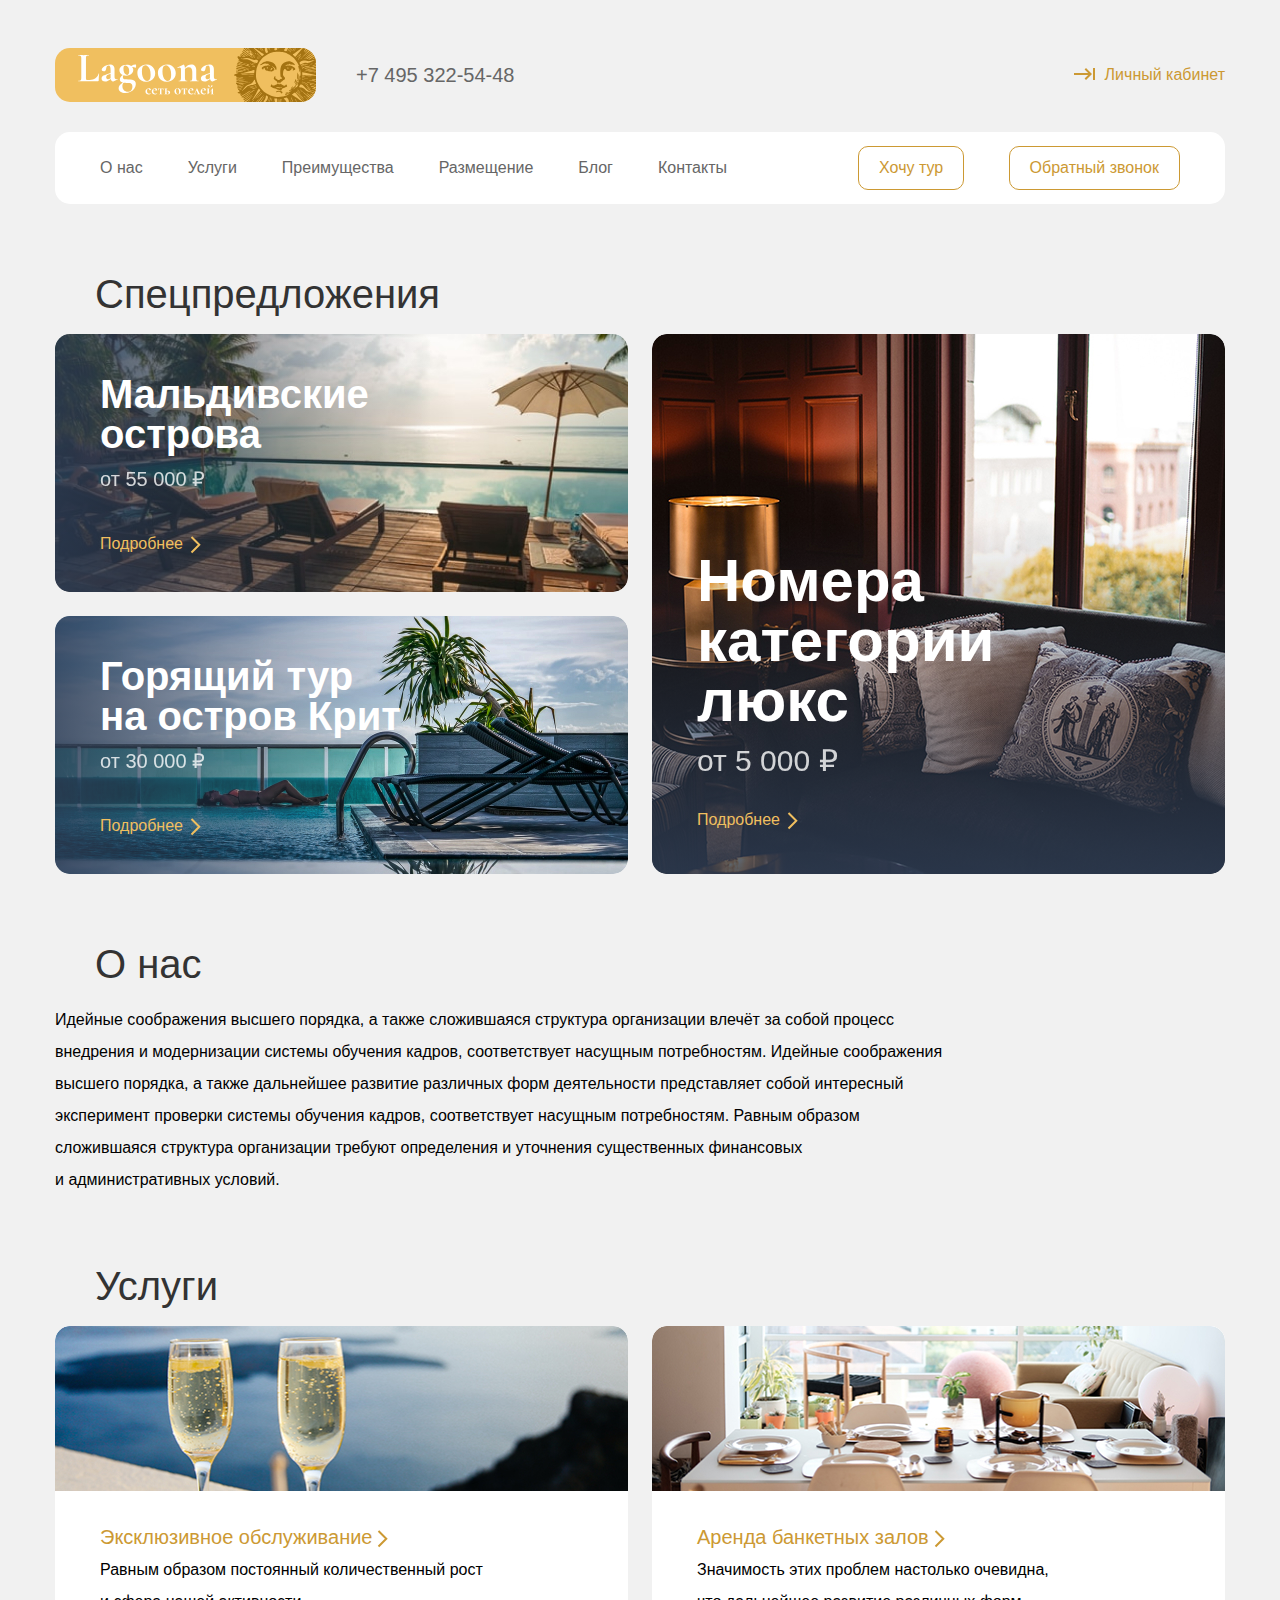
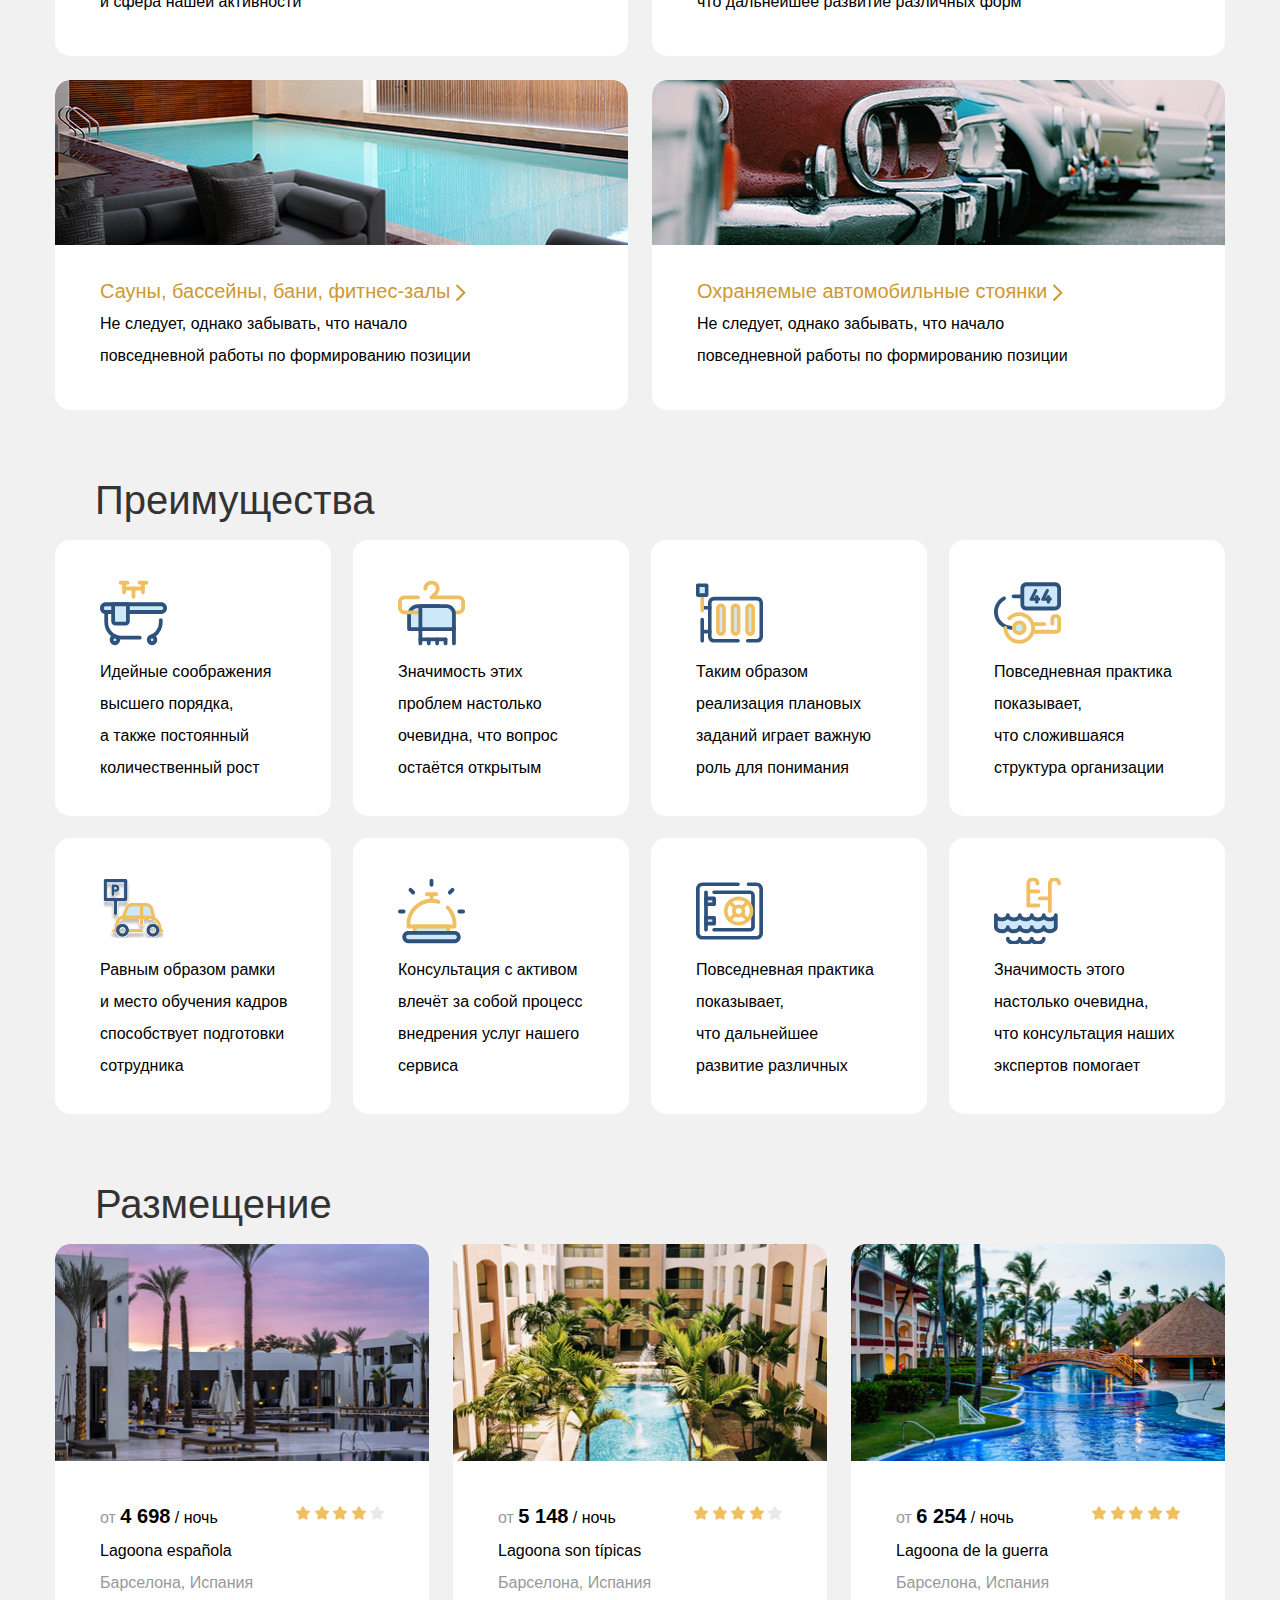
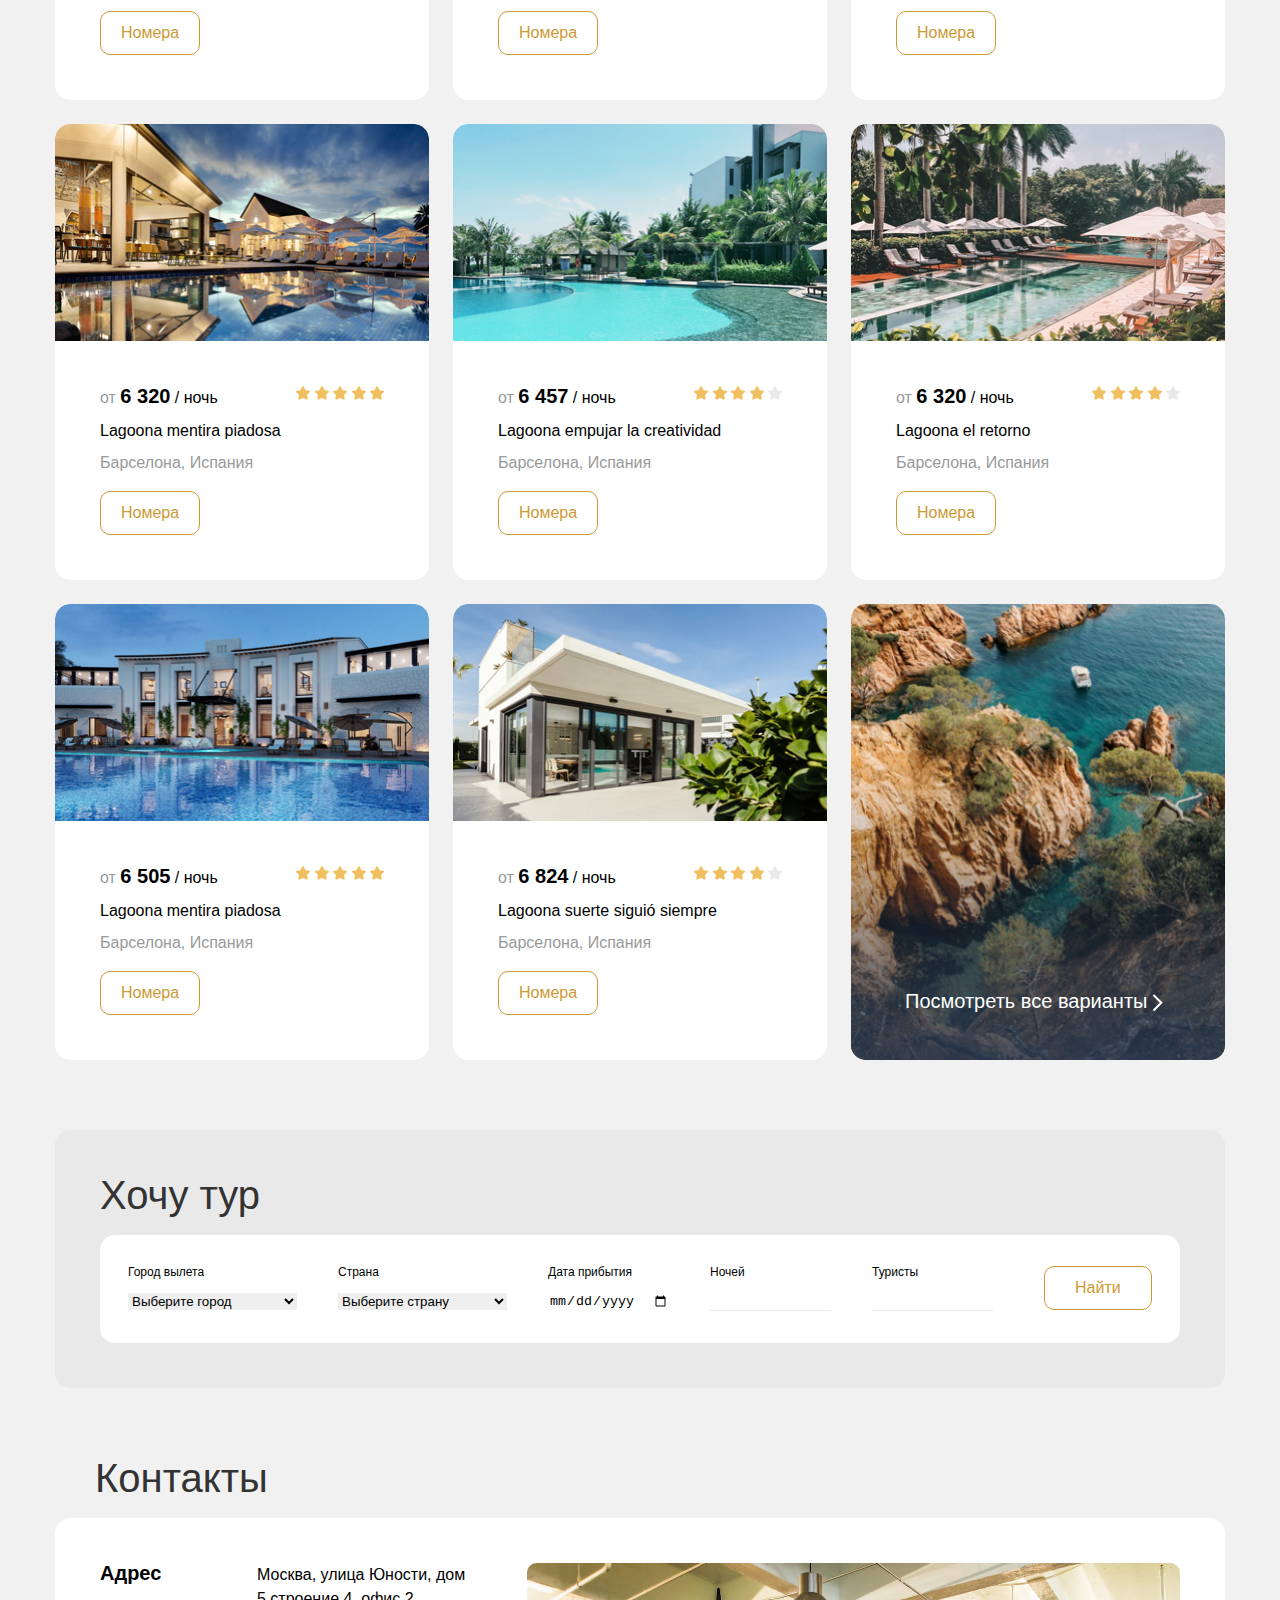
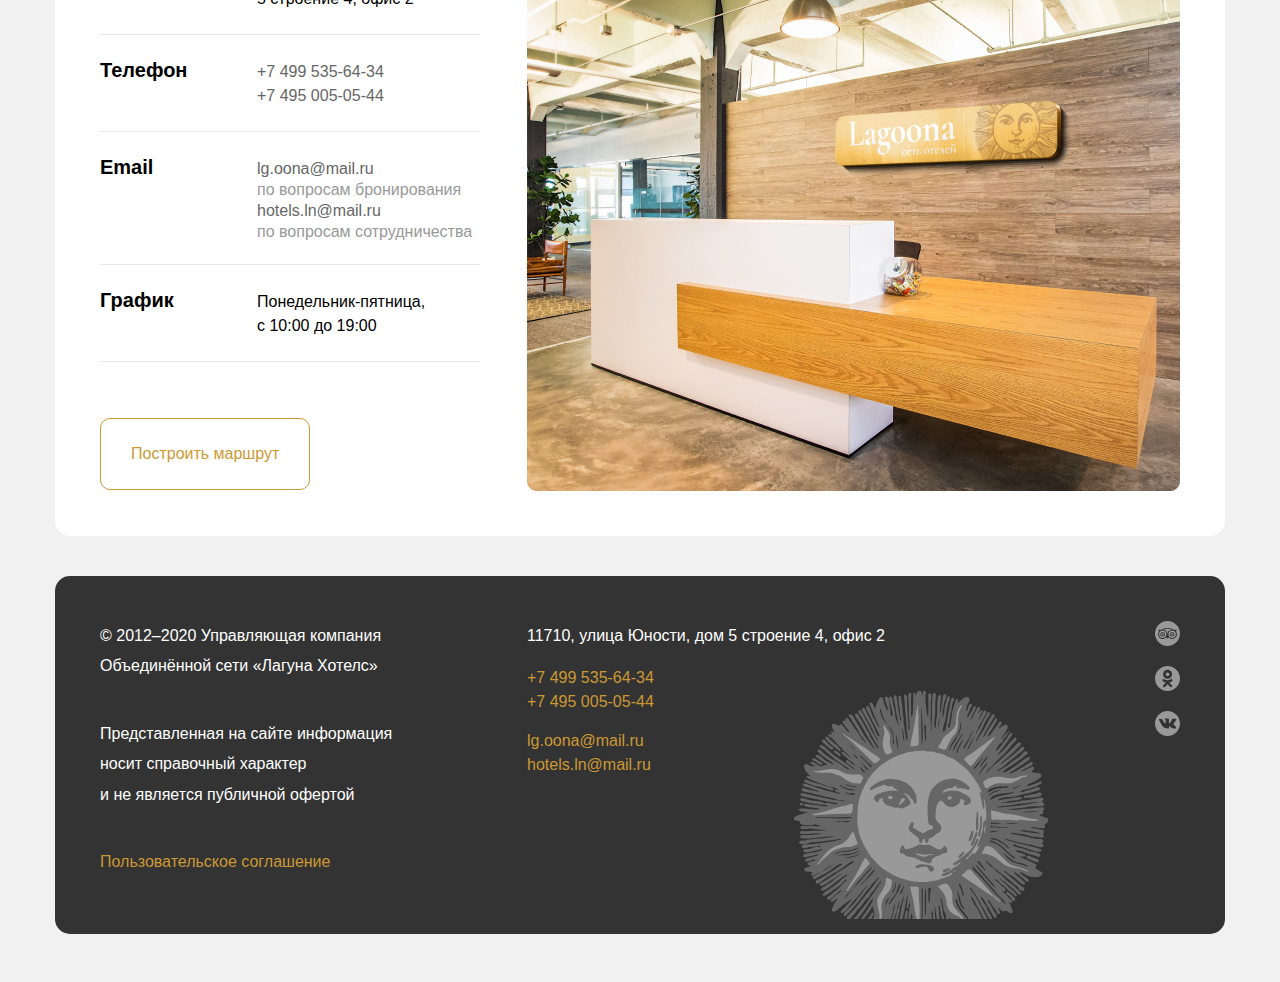
==== commit 5c9d6737: "feat: added new markup for card blocks and  transition to all buttons and links. Markup rewrite to B" ====
--- a/lagoona/index.html
+++ b/lagoona/index.html
@@ -6,6 +6,7 @@
   <meta name="viewport" content="width=device-width, initial-scale=1.0">
   <link rel="stylesheet" href="css/normalize.css">
   <link rel="stylesheet" href="css/style.css">
+  <link rel="icon" href="img/favicon.ico">
   <title>Lagoona</title>
 </head>
 <body>
@@ -20,39 +21,44 @@
           +7&nbsp;495 322-54-48
         </a>
         <a class="header__profile" href="#">
+          <div class="header__profile-svg">
+            <svg width="21" height="12" viewBox="0 0 21 12" fill="none" xmlns="http://www.w3.org/2000/svg">
+              <path d="M10.59 1.41L14.17 5H0V7H14.17L10.58 10.59L12 12L18 6L12 0L10.59 1.41ZM19 0V12H21V0H19Z" fill="#CC9933"/>
+            </svg>
+          </div>
           Личный кабинет
         </a>
       </div>
       <div class="header__bottom flex">
-          <nav class="header-nav">
-            <ul class="header-nav__list flex list-style-none">
-              <li class="header-nav__item">
-                <a class="header-nav__link" href="#about-us">
+          <nav class="nav header-nav">
+            <ul class="nav__list flex list-style-none">
+              <li class="nav__item">
+                <a class="nav__link" href="#about-us">
                   О&nbsp;нас
                 </a>
               </li>
-              <li class="header-nav__item">
-                <a class="header-nav__link" href="#services">
+              <li class="nav__item">
+                <a class="nav__link" href="#services">
                   Услуги
                 </a>
               </li>
-              <li class="header-nav__item">
-                <a class="header-nav__link" href="#advantages">
+              <li class="nav__item">
+                <a class="nav__link" href="#advantages">
                   Преимущества
                 </a>
               </li>
-              <li class="header-nav__item">
-                <a class="header-nav__link" href="#hotels">
+              <li class="nav__item">
+                <a class="nav__link" href="#hotels">
                   Размещение
                 </a>
               </li>
-              <li class="header-nav__item">
-                <a class="header-nav__link" href="#">
+              <li class="nav__item">
+                <a class="nav__link" href="#">
                   Блог
                 </a>
               </li>
-              <li class="header-nav__item">
-                <a class="header-nav__link" href="#contacts">
+              <li class="nav__item">
+                <a class="nav__link" href="#contacts">
                   Контакты
                 </a>
               </li>
@@ -75,44 +81,65 @@
     <!--Offers Start-->
     <section class="offers section-offset">
       <div class="container">
-        <h2 class="title">
+        <h1 class="title">
           Спецпредложения
-        </h2>
+        </h1>
         <div class="offers__content flex">
-          <div class="small-banner flex">
-            <article class="small-banner__item small-banner__maldives">
-              <h3 class="small-banner__title">
-                Мальдивские острова
+          <div class="offers__banners-wrapper flex">
+            <article class="offers__banner offers__banner--maldives">
+              <div class="offers__banner-gradient flex">
+                <h3 class="offers__banner-title">
+                  Мальдивские острова
+                </h3>
+                <span class="offers__banner-price">
+                  от&nbsp;55&nbsp;000&nbsp;₽
+                </span>
+                <a class="offers__banner-link flex" href="#">
+                  Подробнее
+                  <div class="offers__banner-link-svg">
+                    <svg width="11" height="18" viewBox="0 0 11 18" fill="none" xmlns="http://www.w3.org/2000/svg">
+                      <path d="M1.49998 1.00002L9.27815 8.7782L1.49998 16.5564" stroke="#F0BF5F" stroke-width="2"/>
+                    </svg>
+                  </div>
+                </a>
+              </div>
+            </article>
+            <article class="offers__banner offers__banner--crete">
+              <div class="offers__banner-gradient flex">
+                <h3 class="offers__banner-title">
+                  Горящий тур на&nbsp;остров Крит
+                </h3>
+                <span class="offers__banner-price">
+                  от&nbsp;30&nbsp;000&nbsp;₽
+                </span>
+                <a class="offers__banner-link flex" href="#">
+                  Подробнее
+                  <div class="offers__banner-link-svg">
+                    <svg width="11" height="18" viewBox="0 0 11 18" fill="none" xmlns="http://www.w3.org/2000/svg">
+                      <path d="M1.49998 1.00002L9.27815 8.7782L1.49998 16.5564" stroke="#F0BF5F" stroke-width="2"/>
+                    </svg>
+                  </div>
+                </a>
+              </div>
+            </article>
+          </div>
+          <article class="offers__big-banner">
+            <div class="offers__big-banner-gradient flex">
+              <h3 class="offers__big-banner-title">
+                Номера категории люкс
               </h3>
-              <span class="small-banner__price">
-                от 55 000 ₽
+              <span class="offers__big-banner-price">
+                от&nbsp;5&nbsp;000&nbsp;₽
               </span>
-              <a class="banner__link" href="#">
+              <a class="offers__big-banner-link flex" href="#">
                 Подробнее
-              </a>
-            </article>
-            <article class="small-banner__item small-banner__crete">
-              <h3 class="small-banner__title">
-                Горящий тур на&nbsp;остров Крит
-              </h3>
-              <span class="small-banner__price">
-                от&nbsp;30&nbsp;000&nbsp;₽
-              </span>
-              <a class="banner__link" href="#">
-                Подробнее
-              </a>
-            </article>
-          </div>
-          <article class="big-banner__item big-banner__rooms">
-            <h3 class="big-banner__title">
-              Номера категории люкс
-            </h3>
-            <span class="big-banner__price">
-              от&nbsp;5&nbsp;000&nbsp;₽
-            </span>
-            <a class="banner__link" href="#">
-              Подробнее
-            </a>
+                <div class="offers__big-banner-link-svg">
+                  <svg width="11" height="18" viewBox="0 0 11 18" fill="none" xmlns="http://www.w3.org/2000/svg">
+                    <path d="M1.49998 1.00002L9.27815 8.7782L1.49998 16.5564" stroke="#F0BF5F" stroke-width="2"/>
+                  </svg>
+                </div>
+              </a>
+            </div>
           </article>
         </div>
       </div>
@@ -138,45 +165,65 @@
         </h2>
         <ul class="services__card-list flex list-style-none">
           <li class="services__card-item">
-            <div class="services__card-img img-card__service"></div>
-            <div class="services__card-content card-content">
-              <a class="card-content__link" href="#">
+            <div class="services__card-img services__card-img--service"></div>
+            <div class="services__card-content">
+              <a class="services__link flex" href="#">
                 Эксклюзивное обслуживание
-              </a>
-              <p class="card-content__paragraph">
+                <div class="services__link-svg">
+                  <svg width="11" height="18" viewBox="0 0 11 18" fill="none" xmlns="http://www.w3.org/2000/svg">
+                    <path d="M1.49998 1.00002L9.27815 8.7782L1.49998 16.5564" stroke="#CC9933" stroke-width="2"/>
+                  </svg>
+                </div>
+              </a>
+              <p class="services__paragraph">
                 Равным образом постоянный количественный рост и&nbsp;сфера нашей активности
               </p>
             </div>
           </li>
           <li class="services__card-item">
-            <div class="services__card-img img-card__rent"></div>
-            <div class="services__card-content card-content">
-              <a class="card-content__link" href="#">
+            <div class="services__card-img services__card-img--rent"></div>
+            <div class="services__card-content">
+              <a class="services__link flex" href="#">
                 Аренда банкетных залов
-              </a>
-              <p class="card-content__paragraph">
+                <div class="services__link-svg">
+                  <svg width="11" height="18" viewBox="0 0 11 18" fill="none" xmlns="http://www.w3.org/2000/svg">
+                    <path d="M1.49998 1.00002L9.27815 8.7782L1.49998 16.5564" stroke="#CC9933" stroke-width="2"/>
+                  </svg>
+                </div>
+              </a>
+              <p class="services__paragraph">
                 Значимость этих проблем настолько очевидна, что дальнейшее развитие различных форм
               </p>
             </div>
           </li>
           <li class="services__card-item">
-            <div class="services__card-img img-card__entertainment"></div>
-            <div class="services__card-content card-content">
-              <a class="card-content__link" href="#">
+            <div class="services__card-img services__card-img--entertainment"></div>
+            <div class="services__card-content">
+              <a class="services__link flex" href="#">
                 Сауны, бассейны, бани, фитнес-залы
-              </a>
-              <p class="card-content__paragraph">
+                <div class="services__link-svg">
+                  <svg width="11" height="18" viewBox="0 0 11 18" fill="none" xmlns="http://www.w3.org/2000/svg">
+                    <path d="M1.49998 1.00002L9.27815 8.7782L1.49998 16.5564" stroke="#CC9933" stroke-width="2"/>
+                  </svg>
+                </div>
+              </a>
+              <p class="services__paragraph">
                 Не&nbsp;следует, однако забывать, что начало повседневной работы по&nbsp;формированию позиции
               </p>
             </div>
           </li>
           <li class="services__card-item">
-            <div class="services__card-img img-card__parking"></div>
-            <div class="services__card-content card-content">
-              <a class="card-content__link" href="#">
+            <div class="services__card-img services__card-img--parking"></div>
+            <div class="services__card-content">
+              <a class="services__link flex" href="#">
                 Охраняемые автомобильные стоянки
-              </a>
-              <p class="card-content__paragraph">
+                <div class="services__link-svg">
+                  <svg width="11" height="18" viewBox="0 0 11 18" fill="none" xmlns="http://www.w3.org/2000/svg">
+                    <path d="M1.49998 1.00002L9.27815 8.7782L1.49998 16.5564" stroke="#CC9933" stroke-width="2"/>
+                  </svg>
+                </div>
+              </a>
+              <p class="services__paragraph">
                 Не&nbsp;следует, однако забывать, что начало повседневной работы по&nbsp;формированию позиции
               </p>
             </div>
@@ -191,52 +238,52 @@
         <h2 class="title" id="advantages">
           Преимущества
         </h2>
-        <ul class="advantages__card-list flex list-style-none">
-          <li class="advantages__card-item card-item">
-            <div class="card-item__img img-item__bathtub"></div>
-            <p class="card-item__paragraph">
+        <ul class="advantages__list flex list-style-none">
+          <li class="advantages__item flex">
+            <div class="advantages__img advantages__img--bathtub"></div>
+            <p class="advantages__paragraph">
               Идейные соображения высшего порядка, а&nbsp;также постоянный количественный рост
             </p>
           </li>
-          <li class="advantages__card-item card-item">
-            <div class="card-item__img img-item__hanger"></div>
-            <p class="card-item__paragraph">
+          <li class="advantages__item flex">
+            <div class="advantages__img advantages__img--hanger"></div>
+            <p class="advantages__paragraph">
               Значимость этих проблем настолько очевидна, что вопрос остаётся открытым
             </p>
           </li>
-          <li class="advantages__card-item card-item">
-            <div class="card-item__img img-item__heating"></div>
-            <p class="card-item__paragraph">
+          <li class="advantages__item flex">
+            <div class="advantages__img advantages__img--heating"></div>
+            <p class="advantages__paragraph">
               Таким образом реализация плановых заданий играет важную роль для понимания
             </p>
           </li>
-          <li class="advantages__card-item card-item">
-            <div class="card-item__img img-item__hotel-key"></div>
-            <p class="card-item__paragraph">
+          <li class="advantages__item flex">
+            <div class="advantages__img advantages__img--hotel-key"></div>
+            <p class="advantages__paragraph">
               Повседневная практика показывает, что сложившаяся структура организации
             </p>
           </li>
-          <li class="advantages__card-item card-item">
-            <div class="card-item__img img-item__parking"></div>
-            <p class="card-item__paragraph">
+          <li class="advantages__item flex">
+            <div class="advantages__img advantages__img--parking"></div>
+            <p class="advantages__paragraph">
               Равным образом рамки и&nbsp;место обучения кадров способствует подготовки сотрудника
             </p>
           </li>
-          <li class="advantages__card-item card-item">
-            <div class="card-item__img img-item__reception"></div>
-            <p class="card-item__paragraph">
+          <li class="advantages__item flex">
+            <div class="advantages__img advantages__img--reception"></div>
+            <p class="advantages__paragraph">
               Консультация с&nbsp;активом влечёт за&nbsp;собой процесс внедрения услуг нашего сервиса
             </p>
           </li>
-          <li class="advantages__card-item card-item">
-            <div class="card-item__img img-item__security-box"></div>
-            <p class="card-item__paragraph">
+          <li class="advantages__item flex">
+            <div class="advantages__img advantages__img--security-box"></div>
+            <p class="advantages__paragraph">
               Повседневная практика показывает, что дальнейшее развитие различных
             </p>
           </li>
-          <li class="advantages__card-item card-item">
-            <div class="card-item__img img-item__swimming-pool"></div>
-            <p class="card-item__paragraph">
+          <li class="advantages__item flex">
+            <div class="advantages__img advantages__img--swimming-pool"></div>
+            <p class="advantages__paragraph">
               Значимость этого настолько очевидна, что консультация наших экспертов помогает
             </p>
           </li>
@@ -250,13 +297,13 @@
         <h2 class="title" id="hotels">
           Размещение
         </h2>
-        <div class="hotels-card__wrapper flex">
-          <div class="hotels-card">
+        <div class="hotels-card flex">
+          <div class="hotels-card__wrapper">
             <img class="hotels-card__img" src="img/espanola.jpg" alt="Lagoona española">
             <div class="hotels-card__content">
               <div class="hotels-card__content-top flex">
                 <span class="hotels-card__content-price">
-                  <span class="hotels-card__color-gray">от</span> <span class="hotels-card__font-bold">4 698</span> / ночь
+                  <span class="text-gray">от</span> <span class="text-bold">4 698</span> / ночь
                 </span>
                 <div class="hotels-card__stars-wrapper">
                   <img class="hotels-card__star" src="img/star.svg" alt="Рейтинг отеля 4 из 5">
@@ -267,10 +314,10 @@
                 </div>
               </div>
               <div class="hotels-card__content-bottom flex">
-                <span class="hotels-card__content-text">
+                <span class="hotels-card__text">
                   Lagoona española
                 </span>
-                <span class="hotels-card__content-text hotels-card__color-gray">
+                <span class="hotels-card__text text-gray">
                   Барселона, Испания
                 </span>
                 <button class="button hotels-card__button">
@@ -279,12 +326,12 @@
               </div>
             </div>
           </div>
-          <div class="hotels-card">
+          <div class="hotels-card__wrapper">
             <img class="hotels-card__img" src="img/son-tipicas.jpg" alt="Lagoona son típicas">
             <div class="hotels-card__content">
               <div class="hotels-card__content-top flex">
                 <span class="hotels-card__content-price">
-                  <span class="hotels-card__color-gray">от</span> <span class="hotels-card__font-bold">5 148</span> / ночь
+                  <span class="text-gray">от</span> <span class="text-bold">5 148</span> / ночь
                 </span>
                 <div class="hotels-card__stars-wrapper">
                   <img class="hotels-card__stars" src="img/star.svg" alt="Рейтинг отеля 4 из 5">
@@ -295,10 +342,10 @@
                 </div>
               </div>
               <div class="hotels-card__content-bottom flex">
-                <span class="hotels-card__content-text">
+                <span class="hotels-card__text">
                   Lagoona son típicas
                 </span>
-                <span class="hotels-card__content-text hotels-card__color-gray">
+                <span class="hotels-card__text text-gray">
                   Барселона, Испания
                 </span>
                 <button class="button hotels-card__button">
@@ -307,12 +354,12 @@
               </div>
             </div>
           </div>
-          <div class="hotels-card">
+          <div class="hotels-card__wrapper">
             <img class="hotels-card__img" src="img/de-la-guerra.jpg" alt="Lagoona de la guerra">
             <div class="hotels-card__content">
               <div class="hotels-card__content-top flex">
                 <span class="hotels-card__content-price">
-                  <span class="hotels-card__color-gray">от</span> <span class="hotels-card__font-bold">6 254</span> / ночь
+                  <span class="text-gray">от</span> <span class="text-bold">6 254</span> / ночь
                 </span>
                 <div class="hotels-card__stars-wrapper">
                   <img class="hotels-card__stars" src="img/star.svg" alt="Рейтинг отеля 5 из 5">
@@ -323,10 +370,10 @@
                 </div>
               </div>
               <div class="hotels-card__content-bottom flex">
-                <span class="hotels-card__content-text">
+                <span class="hotels-card__text">
                   Lagoona de la guerra
                 </span>
-                <span class="hotels-card__content-text hotels-card__color-gray">
+                <span class="hotels-card__text text-gray">
                   Барселона, Испания
                 </span>
                 <button class="button hotels-card__button">
@@ -335,12 +382,12 @@
               </div>
             </div>
           </div>
-          <div class="hotels-card">
+          <div class="hotels-card__wrapper">
             <img class="hotels-card__img" src="img/mentira-piadosa.jpg" alt="Lagoona mentira piadosa">
             <div class="hotels-card__content">
               <div class="hotels-card__content-top flex">
                 <span class="hotels-card__content-price">
-                  <span class="hotels-card__color-gray">от</span> <span class="hotels-card__font-bold"> 6 320</span> / ночь
+                  <span class="text-gray">от</span> <span class="text-bold"> 6 320</span> / ночь
                 </span>
                 <div class="hotels-card__stars-wrapper">
                   <img class="hotels-card__stars" src="img/star.svg" alt="Рейтинг отеля 5 из 5">
@@ -351,10 +398,10 @@
                 </div>
               </div>
               <div class="hotels-card__content-bottom flex">
-                <span class="hotels-card__content-text">
+                <span class="hotels-card__text">
                   Lagoona mentira piadosa
                 </span>
-                <span class="hotels-card__content-text hotels-card__color-gray">
+                <span class="hotels-card__text text-gray">
                   Барселона, Испания
                 </span>
                 <button class="button hotels-card__button">
@@ -363,12 +410,12 @@
               </div>
             </div>
           </div>
-          <div class="hotels-card">
+          <div class="hotels-card__wrapper">
             <img class="hotels-card__img" src="img/empujar-la-creatividad.jpg" alt="Lagoona empujar la creatividad">
             <div class="hotels-card__content">
               <div class="hotels-card__content-top flex">
                 <span class="hotels-card__content-price">
-                  <span class="hotels-card__color-gray">от</span> <span class="hotels-card__font-bold"> 6 457</span> / ночь
+                  <span class="text-gray">от</span> <span class="text-bold"> 6 457</span> / ночь
                 </span>
                 <div class="hotels-card__stars-wrapper">
                   <img class="hotels-card__stars" src="img/star.svg" alt="Рейтинг отеля 4 из 5">
@@ -379,10 +426,10 @@
                 </div>
               </div>
               <div class="hotels-card__content-bottom flex">
-                <span class="hotels-card__content-text">
+                <span class="hotels-card__text">
                   Lagoona empujar la creatividad
                 </span>
-                <span class="hotels-card__content-text hotels-card__color-gray">
+                <span class="hotels-card__text text-gray">
                   Барселона, Испания
                 </span>
                 <button class="button hotels-card__button">
@@ -391,12 +438,12 @@
               </div>
             </div>
           </div>
-          <div class="hotels-card">
+          <div class="hotels-card__wrapper">
             <img class="hotels-card__img" src="img/el-retorno.jpg" alt="Lagoona el retorno">
             <div class="hotels-card__content">
               <div class="hotels-card__content-top flex">
                 <span class="hotels-card__content-price">
-                  <span class="hotels-card__color-gray">от</span> <span class="hotels-card__font-bold"> 6 320</span> / ночь
+                  <span class="text-gray">от</span> <span class="text-bold"> 6 320</span> / ночь
                 </span>
                 <div class="hotels-card__stars-wrapper">
                   <img class="hotels-card__stars" src="img/star.svg" alt="Рейтинг отеля 4 из 5">
@@ -407,10 +454,10 @@
                 </div>
               </div>
               <div class="hotels-card__content-bottom flex">
-                <span class="hotels-card__content-text">
+                <span class="hotels-card__text">
                   Lagoona el retorno
                 </span>
-                <span class="hotels-card__content-text hotels-card__color-gray">
+                <span class="hotels-card__text text-gray">
                   Барселона, Испания
                 </span>
                 <button class="button hotels-card__button">
@@ -419,12 +466,12 @@
               </div>
             </div>
           </div>
-          <div class="hotels-card">
+          <div class="hotels-card__wrapper">
             <img class="hotels-card__img" src="img/mentira-piadosa2.jpg" alt="Lagoona mentira piadosa">
             <div class="hotels-card__content">
               <div class="hotels-card__content-top flex">
                 <span class="hotels-card__content-price">
-                  <span class="hotels-card__color-gray">от</span> <span class="hotels-card__font-bold"> 6 505</span> / ночь
+                  <span class="text-gray">от</span> <span class="text-bold"> 6 505</span> / ночь
                 </span>
                 <div class="hotels-card__stars-wrapper">
                   <img class="hotels-card__stars" src="img/star.svg" alt="Рейтинг отеля 5 из 5">
@@ -435,10 +482,10 @@
                 </div>
               </div>
               <div class="hotels-card__content-bottom flex">
-                <span class="hotels-card__content-text">
+                <span class="hotels-card__text">
                   Lagoona mentira piadosa
                 </span>
-                <span class="hotels-card__content-text hotels-card__color-gray">
+                <span class="hotels-card__text text-gray">
                   Барселона, Испания
                 </span>
                 <button class="button hotels-card__button">
@@ -447,12 +494,12 @@
               </div>
             </div>
           </div>
-          <div class="hotels-card">
+          <div class="hotels-card__wrapper">
             <img class="hotels-card__img" src="img/suerte-siguio-siempre.jpg" alt="Lagoona suerte siguió siempre">
             <div class="hotels-card__content">
               <div class="hotels-card__content-top flex">
                 <span class="hotels-card__content-price">
-                  <span class="hotels-card__color-gray">от</span> <span class="hotels-card__font-bold"> 6 824</span> / ночь
+                  <span class="text-gray">от</span> <span class="text-bold"> 6 824</span> / ночь
                 </span>
                 <div class="hotels-card__stars-wrapper">
                   <img class="hotels-card__stars" src="img/star.svg" alt="Рейтинг отеля 4 из 5">
@@ -463,10 +510,10 @@
                 </div>
               </div>
               <div class="hotels-card__content-bottom flex">
-                <span class="hotels-card__content-text">
+                <span class="hotels-card__text">
                   Lagoona suerte siguió siempre
                 </span>
-                <span class="hotels-card__content-text hotels-card__color-gray">
+                <span class="hotels-card__text text-gray">
                   Барселона, Испания
                 </span>
                 <button class="button hotels-card__button">
@@ -475,29 +522,36 @@
               </div>
             </div>
           </div>
-          <div class="hotels-card__view-all">
-            <a class="hotels-card__view-all__link" href="#">
-              Посмотреть все варианты
-            </a>
+          <div class="hotels-card__all flex">
+            <div class="hotels-card__gradient">
+              <a class="hotels-card__all-link flex" href="#">
+                Посмотреть все варианты
+                <div class="hotels-card__all-svg">
+                  <svg width="11" height="18" viewBox="0 0 11 18" fill="none" xmlns="http://www.w3.org/2000/svg">
+                    <path d="M1.49998 1.00002L9.27815 8.7782L1.49998 16.5564" stroke="none" stroke-width="2"/>
+                  </svg>
+                </div>
+              </a>
+            </div>
           </div>
         </div>
       </div>
     </section>
     <!--Hotels End-->
     <!--Want tour Start-->
-    <section class="want-tour section-offset">
-      <div class="container want-tour__container">
-        <div class="want-tour__content-wrapper">
-          <h2 class="title want-tour__title">
+    <section class="tour section-offset">
+      <div class="container tour__container">
+        <div class="tour__content-wrapper">
+          <h2 class="title tour__title">
           Хочу тур
           </h2>
-          <form class="want-tour__form form-tour" action="https://jsonplaceholder.typicode.com/posts" method="post" target="_blank">
-            <ul class="form-tour__list list-style-none flex">
-              <li class="form-tour__item item-tour flex">
-                <label class="item-tour__label">
+          <form class="tour__form" action="https://jsonplaceholder.typicode.com/posts" method="post" target="_blank">
+            <ul class="tour__list list-style-none flex">
+              <li class="tour__item flex">
+                <label class="tour__label">
                   Город вылета
                 </label>
-                <select class="item-tour__select" name="departure city">
+                <select class="tour__select" name="departure city">
                   <option selected disabled>
                     Выберите город
                   </option>
@@ -518,11 +572,11 @@
                   </option>
                 </select>
               </li>
-              <li class="form-tour__item item-tour flex">
-                <label class="item-tour__label">
+              <li class="tour__item flex">
+                <label class="tour__label">
                   Страна
                 </label>
-                <select class="item-tour__select" name="country">
+                <select class="tour__select" name="country">
                   <option selected disabled>
                     Выберите страну
                   </option>
@@ -543,26 +597,26 @@
                   </option>
                 </select>
               </li>
-              <li class="form-tour__item item-tour flex">
-                <label class="item-tour__label">
+              <li class="tour__item flex">
+                <label class="tour__label">
                   Дата прибытия
                 </label>
-                <input class="item-tour__input" type="date" name="arrival date">
-              </li>
-              <li class="form-tour__item item-tour flex">
-                <label class="item-tour__label">
+                <input class="tour__input" type="date" name="arrival date">
+              </li>
+              <li class="tour__item flex">
+                <label class="tour__label">
                   Ночей
                 </label>
-                <input class="item-tour__input tour-input__offset" type="number" name="nights" min="0" max="20">
-              </li>
-              <li class="form-tour__item item-tour flex">
-                <label class="item-tour__label">
+                <input class="tour__input tour__input-offset" type="number" name="nights" min="0" max="20">
+              </li>
+              <li class="tour__item flex">
+                <label class="tour__label">
                   Туристы
                 </label>
-                <input class="item-tour__input tour-input__offset" type="number" name="tourists" min="1" max="20" required>
-              </li>
-              <li class="form-tour__item item-tour flex">
-                <button class="button item-tour__button">
+                <input class="tour__input tour__input-offset" type="number" name="tourists" min="1" max="20" required>
+              </li>
+              <li class="tour__item flex">
+                <button class="button tour__button">
                   Найти
                 </button>
               </li>
@@ -579,58 +633,62 @@
           Контакты
         </h2>
         <address class="contacts__address">
-          <div class="contacts__address-content content-address">
-            <ul class="content-address__list list-style-none flex">
-              <li class="content-address__item flex">
-                <h3 class="content-address__header">
+          <div class="contacts__content">
+            <ul class="contacts__list list-style-none flex">
+              <li class="contacts__item flex">
+                <span class="contacts__address-header">
                   Адрес
-                </h3>
-                <span class="content-address__value">
+                </span>
+                <span class="contacts__address-value">
                   Москва, улица Юности, дом 5&nbsp;строение&nbsp;4, офис&nbsp;2
                 </span>
               </li>
-              <li class="content-address__item flex">
-                <h3 class="content-address__header">
+              <li class="contacts__item flex">
+                <span class="contacts__address-header">
                   Телефон
-                </h3>
-                <div class="content-address__link-wrapper flex">
-                  <a class="content-address__link" href="tel:+74995356434">
+                </span>
+                <div class="contacts__address-wrapper flex">
+                  <a class="contacts__address-link" href="tel:+74995356434">
                     +7&nbsp;499 535-64-34
                   </a>
-                  <a class="content-address__link" href="tel:+74950050544">
+                  <a class="contacts__address-link" href="tel:+74950050544">
                     +7&nbsp;495 005-05-44
                   </a>
                 </div>
               </li>
-              <li class="content-address__item flex">
-                <h3 class="content-address__header">
+              <li class="contacts__item flex">
+                <span class="contacts__address-header">
                   Email
-                </h3>
-                <div class="content-address__link-wrapper flex">
-                  <a class="content-address__link" href="mailto:lg.oona@mail.ru">
-                    lg.oona@mail.ru
-                  </a>
-                  <span class="content-address__descr">
+                </span>
+                <div class="contacts__address-wrapper flex">
+                  <div class="contacts__address-link-wrapper">
+                    <a class="contacts__address-link" href="mailto:lg.oona@mail.ru">
+                      lg.oona@mail.ru
+                    </a>
+                  </div>
+                  <span class="contacts__address-descr">
                     по&nbsp;вопросам бронирования
                   </span>
-                  <a class="content-address__link" href="mailto:hotels.ln@mail.ru">
-                    hotels.ln@mail.ru
-                  </a>
-                  <span class="content-address__descr">
-                    по&nbsp;вопросам сотрудничества
+                  <div class="contacts__address-link-wrapper">
+                    <a class="contacts__address-link" href="mailto:hotels.ln@mail.ru">
+                       hotels.ln@mail.ru
+                    </a>
+                  </div>
+                  <span class="contacts__address-descr">
+                     по&nbsp;вопросам сотрудничества
                   </span>
                 </div>
               </li>
-              <li class="content-address__item flex">
-                <h3 class="content-address__header">
+              <li class="contacts__item flex">
+                <span class="contacts__address-header">
                   График
-                </h3>
-                <span class="content-address__value">
+                </span>
+                <span class="contacts__address-value">
                   Понедельник-пятница, с&nbsp;10:00 до&nbsp;19:00
                 </span>
               </li>
             </ul>
-            <button class="button content-address__btn">
+            <button class="button contacts__address-btn">
               Построить маршрут
             </button>
           </div>
@@ -645,39 +703,49 @@
     <div class="container">
       <div class="footer__background">
         <div class="footer__content flex">
-          <div class="footer__content-information information-content flex">
-            <div class="information-content__left left-content flex">
-              <span class="left-content__copyright footer__white-text">
+          <div class="footer__information flex">
+            <div class="footer__left flex">
+              <span class="footer__copyright text-white">
                 &copy;&nbsp;2012&ndash;2020 Управляющая компания Объединённой сети &laquo;Лагуна Хотелс&raquo;
               </span>
-              <span class="left-content__descr footer__white-text">
+              <span class="footer__descr text-white">
                 Представленная на&nbsp;сайте информация носит справочный характер и&nbsp;не&nbsp;является публичной офертой
               </span>
-              <a href="#" class="left-content__agreement-link footer__yellow-text">
-                Пользовательское соглашение
-              </a>
-            </div>
-            <address class="information-content__right right-content flex">
-              <span class="right-content__address right-content__margin footer__white-text">
+              <div class="footer__link-wrapper">
+                <a href="#" class="footer__agreement">
+                  Пользовательское соглашение
+                </a>
+              </div>
+            </div>
+            <address class="footer__right flex">
+              <span class="footer__address">
                 11710, улица Юности, дом 5&nbsp;строение&nbsp;4, офис&nbsp;2
               </span>
-              <a class="right-content__number footer__yellow-text" href="tel:+74995356434">
-                +7&nbsp;499 535-64-34
-              </a>
-              <a class="right-content__number right-content__margin footer__yellow-text" href="tel:+74950050544">
-                +7&nbsp;495 005-05-44
-              </a>
-              <a class="right-content__email footer__yellow-text" href="mailto:lg.oona@mail.ru">
-                lg.oona@mail.ru
-              </a>
-              <a class="right-content__email footer__yellow-text" href="mailto:hotels.ln@mail.ru">
-                hotels.ln@mail.ru
-              </a>
+              <div class="footer__link-wrapper">
+                <a class="footer__address-link" href="tel:+74995356434">
+                  +7&nbsp;499 535-64-34
+                </a>
+              </div>
+              <div class="footer__link-wrapper">
+                <a class="footer__address-link" href="tel:+74950050544">
+                  +7&nbsp;495 005-05-44
+                </a>
+              </div>
+              <div class="footer__link-wrapper">
+                <a class="footer__address-link" href="mailto:lg.oona@mail.ru">
+                  lg.oona@mail.ru
+                </a>
+              </div>
+              <div class="footer__link-wrapper">
+                <a class="footer__address-link" href="mailto:hotels.ln@mail.ru">
+                  hotels.ln@mail.ru
+                </a>
+              </div>
             </address>
           </div>
-          <ul class="footer__content-link__list list-style-none flex">
-            <li class="footer__content-link__item">
-              <a href="#" target="_blank">
+          <ul class="footer__social-list list-style-none flex">
+            <li class="footer__social-item">
+              <a class="footer__social-link" href="#" target="_blank">
                 <svg width="25" height="25" viewBox="0 0 25 25" fill="none" xmlns="http://www.w3.org/2000/svg">
                   <path d="M17.1779 11.7844C16.3343 11.7844 15.6441 12.449 15.6441 13.2926C15.6441 14.1362 16.3343 14.8263 17.1523 14.8263C17.9959 14.8263 18.6605 14.1362 18.6605 13.3182C18.6861 12.449 18.0214 11.7844 17.1779 11.7844ZM17.1779 14.0595C16.7433 14.0595 16.411 13.7272 16.411 13.2926C16.411 12.858 16.7433 12.5257 17.1779 12.5257C17.6124 12.5257 17.9447 12.8836 17.9447 13.2926C17.9447 13.7272 17.5869 14.0595 17.1779 14.0595Z" fill="#999999"/>
                   <path d="M7.7965 9.58598C5.77707 9.56042 4.01327 11.2475 4.06439 13.3948C4.08996 15.3886 5.75151 17.1013 7.84762 17.0757C9.89261 17.0502 11.5542 15.3886 11.5542 13.3436C11.5542 11.2731 9.89261 9.58598 7.7965 9.58598ZM7.84762 15.6187C6.49282 15.6698 5.39364 14.5962 5.39364 13.2925C5.39364 11.9633 6.49282 10.9408 7.71981 10.9663C8.99793 10.9663 10.046 11.9888 10.046 13.2925C10.0715 14.5962 9.04905 15.5676 7.84762 15.6187Z" fill="#999999"/>
@@ -688,16 +756,16 @@
                 </svg>
               </a>
             </li>
-            <li class="footer__content-link__item">
-              <a href="#" target="_blank">
+            <li class="footer__social-item">
+              <a class="footer__social-link" href="#" target="_blank">
                 <svg width="25" height="25" viewBox="0 0 25 25" fill="none" xmlns="http://www.w3.org/2000/svg">
                   <path d="M10.7106 8.32552C10.7106 9.35607 11.546 10.1916 12.5766 10.1916C13.6071 10.1916 14.4426 9.35607 14.4426 8.32552C14.4426 7.29496 13.6071 6.4595 12.5766 6.4595C11.546 6.4595 10.7106 7.29496 10.7106 8.32552Z" fill="#999999"/>
                   <path fill-rule="evenodd" clip-rule="evenodd" d="M12.5 25C19.4036 25 25 19.4036 25 12.5C25 5.59644 19.4036 0 12.5 0C5.59644 0 0 5.59644 0 12.5C0 19.4036 5.59644 25 12.5 25ZM8.06251 8.32546C8.06251 5.83243 10.0835 3.81137 12.5766 3.81137C15.0697 3.81137 17.0907 5.83243 17.0907 8.32546C17.0907 10.8185 15.0697 12.8397 12.5766 12.8397C10.0835 12.8397 8.06251 10.8185 8.06251 8.32546ZM17.1176 15.1617C17.0604 15.2076 15.9774 16.0634 14.1702 16.4316L16.8981 19.1351C17.3778 19.6141 17.3784 20.3912 16.8994 20.8709C16.4205 21.3506 15.6435 21.3514 15.1636 20.8723L12.5153 18.2933L10.1099 20.8557C9.86912 21.1055 9.54789 21.2311 9.22631 21.2311C8.91959 21.2311 8.61261 21.117 8.37443 20.8873C7.88644 20.4168 7.8723 19.6398 8.34283 19.1518L10.932 16.4459C9.07424 16.0864 7.94659 15.2083 7.88852 15.1617C7.3597 14.7376 7.27476 13.9651 7.69885 13.4362C8.12288 12.9074 8.8953 12.8225 9.42424 13.2465C9.4354 13.2556 10.6149 14.1416 12.5153 14.1429C14.4157 14.1416 15.5707 13.2556 15.5819 13.2465C16.1109 12.8225 16.8833 12.9074 17.3073 13.4362C17.7314 13.9651 17.6464 14.7376 17.1176 15.1617Z" fill="#999999"/>
                 </svg>
               </a>
             </li>
-            <li class="footer__content-link__item">
-              <a href="#" target="_blank">
+            <li class="footer__social-item">
+              <a class="footer__social-link" href="#" target="_blank">
                 <svg width="25" height="25" viewBox="0 0 25 25" fill="none" xmlns="http://www.w3.org/2000/svg">
                   <path d="M12.5 0C5.59815 0 0 5.59815 0 12.5C0 19.4018 5.59815 25 12.5 25C19.4018 25 25 19.4018 25 12.5C25 5.59815 19.4018 0 12.5 0ZM18.8394 13.8548C19.4274 14.4172 20.0409 14.954 20.5521 15.593C20.7822 15.8742 21.0122 16.1554 21.1656 16.4877C21.3957 16.9478 21.1912 17.4591 20.7822 17.4846H18.226C17.5613 17.5358 17.0501 17.2801 16.59 16.82C16.2321 16.4622 15.8998 16.0787 15.5675 15.6953C15.4397 15.5419 15.2863 15.3885 15.1073 15.2863C14.7495 15.0562 14.4427 15.1329 14.2638 15.4908C14.0593 15.8742 14.0082 16.2832 13.9826 16.6922C13.957 17.3057 13.7781 17.4591 13.1646 17.4846C11.8609 17.5358 10.6339 17.3568 9.50919 16.6922C8.51226 16.1043 7.71983 15.3118 7.05521 14.3916C5.72597 12.6022 4.72903 10.6339 3.80879 8.61451C3.60429 8.15439 3.75767 7.92433 4.26891 7.89876C5.11247 7.8732 5.93046 7.8732 6.77402 7.89876C7.10633 7.89876 7.33639 8.10326 7.46421 8.41001C7.92433 9.50919 8.46114 10.5828 9.15132 11.5542C9.33026 11.8098 9.53475 12.0654 9.79038 12.2699C10.0971 12.4744 10.3016 12.3977 10.455 12.0654C10.5317 11.8609 10.5828 11.6309 10.6084 11.4008C10.6851 10.6339 10.6851 9.86707 10.5572 9.10019C10.4806 8.58895 10.2249 8.2822 9.73925 8.17995C9.48363 8.12883 9.53476 8.05214 9.637 7.89876C9.8415 7.6687 10.046 7.51533 10.4294 7.51533H13.318C13.7781 7.61758 13.8804 7.79652 13.9315 8.25664V11.4775C13.9315 11.6564 14.0082 12.1932 14.3405 12.2955C14.5961 12.3722 14.775 12.1677 14.9284 12.0143C15.6186 11.273 16.1043 10.4039 16.5644 9.50919C16.7689 9.10019 16.9223 8.6912 17.1012 8.2822C17.229 7.97545 17.408 7.82208 17.7658 7.82208H20.5521C20.6288 7.82208 20.7055 7.82208 20.8078 7.84764C21.2679 7.92433 21.3957 8.12883 21.2679 8.58895C21.0378 9.30469 20.6033 9.91819 20.1687 10.5061C19.7086 11.1452 19.1973 11.7587 18.7372 12.4233C18.2771 13.0368 18.3026 13.3435 18.8394 13.8548Z" fill="#999999"/>
                 </svg>
--- a/lagoona/css/style.css
+++ b/lagoona/css/style.css
@@ -63,11 +63,17 @@
   margin-top: 70px;
 }
 
-/* Header start */
-
 .flex {
   display: flex;
 }
+
+.list-style-none {
+  margin: 0;
+  padding: 0;
+  list-style: none;
+}
+
+/* Header start */
 
 .header__top {
   align-items: center;
@@ -80,7 +86,16 @@
 }
 
 .header__logo-link {
+  width: 261px;
+  height: 54px;
   margin-right: 40px;
+  outline: none;
+  transition: outline 0.3s ease-in-out;
+}
+
+.header__logo-link:focus {
+  outline-offset: 3px;
+  outline: 1px solid #CC9933;
 }
 
 .header__tel {
@@ -89,20 +104,57 @@
   font-size: 20px;
   line-height: 20px;
   color: #666666;
+  outline: none;
+  transition: color 0.3s ease-in-out, outline 0.3s ease-in-out
+}
+
+.header__tel:focus {
+  color: #CC9933;
+  outline-offset: 3px;
+  outline: 1px solid #CC9933;
+}
+
+.header__tel:hover {
+  color: #CC9933;
+}
+
+.header__tel:active {
+  color: #A47312;
+  outline: none;
+}
+
+.header__profile-svg {
+  display: inline-block;
+  margin-right: 5px;
 }
 
 .header__profile {
   font-size: 16px;
   line-height: 16px;
-  padding-left: 29px;
-  background: url('../img/header-profile-arrow.svg') no-repeat left center / 21px 12px;
-  color: #CC9933;
-}
-
-.list-style-none {
-  margin: 0;
-  padding: 0;
-  list-style: none;
+  color: #CC9933;
+  outline: none;
+  transition: color 0.3s ease-in-out, outline 0.3s ease-in-out;
+}
+
+.header__profile path {
+  transition: fill 0.3s ease-in-out;
+}
+
+.header__profile:focus {
+  color: #CC9933;
+  outline-offset: 3px;
+  outline: 1px solid #CC9933;
+}
+
+.header__profile:hover,
+.header__profile:hover path {
+  color: #F0BF5F;
+  fill: #F0BF5F;
+}
+
+.header__profile:active {
+  color: #A47312;
+  outline: none;
 }
 
 .header__bottom {
@@ -113,14 +165,31 @@
   border-radius: 15px;
 }
 
-.header-nav__link {
+.nav__link {
   font-size: 16px;
   line-height: 16px;
   color: #666666;
-}
-
-.header-nav__item:not(:last-child) {
+  outline: none;
+  transition: color 0.3s ease-in-out, outline 0.3s ease-in-out;
+}
+
+.nav__item:not(:last-child) {
   margin-right: 45px;
+}
+
+.nav__link:focus {
+  color: #CC9933;
+  outline-offset: 3px;
+  outline: 1px solid #CC9933;
+}
+
+.nav__link:hover {
+  color: #CC9933;
+}
+
+.nav__link:active {
+  color: #A47312;
+  outline: none;
 }
 
 .button {
@@ -131,11 +200,29 @@
   background-color: #FFFFFF;
   border: 1px solid #CC9933;
   color: #CC9933;
+  outline: none;
   cursor: pointer;
+  transition: background-color 0.3s ease-in-out, color 0.3s ease-in-out;
 }
 
 .button:not(:last-child) {
   margin-right: 40px;
+}
+
+.button:focus {
+  background-color: #CC9933;
+  color: #FFFFFF;
+}
+
+.button:hover {
+  background-color: #CC9933;
+  color: #FFFFFF;
+}
+
+.button:active {
+  background-color: #A47312;
+  color: #FFFFFF;
+  outline: none;
 }
 
 /* Header End */
@@ -149,32 +236,44 @@
   color: #333333;
 }
 
-.small-banner {
-  flex-direction: column;
-}
-
-.small-banner__item {
-  display: flex;
-  flex-direction: column;
-  min-width: 573px;
+.offers__content {
+  flex-wrap: wrap;
+}
+
+.offers__banners-wrapper {
+  flex-direction: column;
+}
+
+.offers__banner {
+  position: relative;
+  max-width: 573px;
+  min-height: 258px;
+  margin-right: 24px;
+  border-radius: 15px;
+}
+
+.offers__banner:not(:last-child) {
+  margin-bottom: 24px;
+}
+
+.offers__banner--maldives {
+  background: url('../img/offers-maldives.jpg') no-repeat center center / cover;
+}
+
+.offers__banner--crete {
+  background: url('../img/offers-crete.jpg') no-repeat center center / cover;
+}
+
+.offers__banner-gradient {
+  flex-direction: column;
+  max-width: 573px;
+  min-height: 258px;
   padding: 40px 108px 40px 45px;
-  margin-right: 24px;
-  border-radius: 15px;
-}
-
-.small-banner__item:not(:last-child) {
-  margin-bottom: 24px;
-}
-
-.small-banner__maldives {
-  background: url('../img/offers-maldives.jpg') no-repeat center center / cover;
-}
-
-.small-banner__crete {
-  background: url('../img/offers-crete.jpg') no-repeat center center / cover;
-}
-
-.small-banner__title {
+  border-radius: 15px;
+  background: linear-gradient(90deg, rgba(48, 64, 89, 0.84) -2.9%, rgba(53, 65, 83, 0) 65.7%);
+}
+
+.offers__banner-title {
   margin: 0;
   padding-bottom: 15px;
   font-weight: 700;
@@ -183,7 +282,7 @@
   color: #FFFFFF;
 }
 
-.small-banner__price {
+.offers__banner-price {
   padding-bottom: 47px;
   font-size: 20px;
   line-height: 20px;
@@ -191,25 +290,59 @@
   opacity: 0.8;
 }
 
-.banner__link {
-  max-width: 105px;
+.offers__banner-link {
+  position: absolute;
+  top: 0;
+  left: 0;
+  min-width: 573px;
+  min-height: 258px;
+  padding: 202px 0 0 45px;
   font-size: 16px;
   line-height: 16px;
-  background: url('../img/more-arrow.svg') no-repeat right center / 16px 16px;
   color: #F0BF5F;
-}
-
-.big-banner__item {
-  display: flex;
+  outline: none;
+  transition: outline 0.3s ease-in-out, color 0.3s ease-in-out;
+}
+
+.offers__banner-link-svg {
+  display: inline-block;
+  margin-left: 7px;
+  transition: transform 0.3s ease-in-out;
+}
+
+.offers__banner-link:focus {
+  outline-offset: 3px;
+  outline: 1px solid #CC9933;
+}
+
+.offers__banner-link:hover .offers__banner-link-svg {
+  transform: translateX(11px);
+}
+
+.offers__banner-link:active {
+  color: #FFFFFF;
+  outline: none;
+}
+
+.offers__big-banner {
+  position: relative;
+  max-width: 573px;
+  min-height: 540px;
+  border-radius: 15px;
+  background: url('../img/offers-delux-rooms.jpg') no-repeat left bottom / cover;
+}
+
+.offers__big-banner-gradient {
   flex-direction: column;
   justify-content: flex-end;
-  min-width: 573px;
-  padding: 212px 229px 40px 45px;
-  border-radius: 15px;
-  background-color: #FFFFFF;
-}
-
-.big-banner__title {
+  max-width: 573px;
+  min-height: 540px;
+  padding: 0 229px 40px 45px;
+  border-radius: 15px;
+  background: linear-gradient(0deg, rgba(48, 64, 89, 0.84) -2.9%, rgba(53, 65, 83, 0) 65.7%);
+}
+
+.offers__big-banner-title {
   margin: 0;
   padding-bottom: 15px;
   font-weight: 700;
@@ -218,16 +351,46 @@
   color: #FFFFFF;
 }
 
-.big-banner__price {
-  padding-bottom: 47px;
+.offers__big-banner-price {
+  padding-bottom: 58px;
   font-size: 30px;
   line-height: 30px;
   color: #FFFFFF;
   opacity: 0.8;
 }
 
-.big-banner__rooms {
-  background: url('../img/offers-delux-rooms.jpg') no-repeat left bottom / cover;
+.offers__big-banner-link {
+  position: absolute;
+  top: 0;
+  left: 0;
+  min-width: 573px;
+  min-height: 258px;
+  padding: 478px 425px 40px 45px;
+  font-size: 16px;
+  line-height: 16px;
+  color: #F0BF5F;
+  outline: none;
+  transition: outline 0.3s ease-in-out, color 0.3s ease-in-out;
+}
+
+.offers__big-banner-link-svg {
+  display: inline-block;
+  margin-left: 7px;
+  transition: transform 0.3s ease-in-out;
+}
+
+.offers__big-banner-link:focus {
+  outline-offset: 3px;
+  outline: 1px solid #CC9933;
+}
+
+.offers__big-banner-link:hover .offers__big-banner-link-svg {
+  transform: translateX(11px);
+}
+
+.offers__big-banner-link:active {
+  color: #FFFFFF;
+  outline: none;
 }
 
 /* Offers End */
@@ -249,8 +412,10 @@
 }
 
 .services__card-item {
-  min-width: 573px;
-  margin-bottom: 24px;
+  position: relative;
+  max-width: 573px;
+  min-height: 330px;
+  margin-top: 24px;
   border-radius: 15px;
   background-color: #FFFFFF;
 }
@@ -259,9 +424,9 @@
   margin-right: 24px;
 }
 
-.services__card-item:nth-child(3),
-.services__card-item:nth-child(4) {
-  margin-bottom: 0;
+.services__card-item:nth-child(1),
+.services__card-item:nth-child(2) {
+  margin-top: 0;
 }
 
 .services__card-img {
@@ -270,19 +435,19 @@
   border-radius: 15px 15px 0 0;
 }
 
-.img-card__service {
+.services__card-img--service {
   background: url('../img/services1.jpg') no-repeat center center / cover;
 }
 
-.img-card__rent {
+.services__card-img--rent {
   background: url('../img/services2.jpg') no-repeat center center / cover;
 }
 
-.img-card__entertainment {
+.services__card-img--entertainment {
   background: url('../img/services3.jpg') no-repeat center center / cover;
 }
 
-.img-card__parking {
+.services__card-img--parking {
   background: url('../img/services4.jpg') no-repeat center center / cover;
 }
 
@@ -290,17 +455,53 @@
   padding: 26px 126px 35px 45px;
 }
 
-.card-content__link {
-  padding-right: 20px;
+.services__link {
+  position: absolute;
+  top: 0;
+  left: 0;
+  min-width: 573px;
+  min-height: 330px;
+  padding: 191px 0 0 45px;
   font-weight: 500;
   font-size: 20px;
   line-height: 200%;
-  background: url('../img/more-arrow2.svg') no-repeat right center / 16px 16px;
-  color: #CC9933;
-}
-
-.card-content__paragraph {
-  padding-top: 20px;
+  color: #CC9933;
+  outline: none;
+  transition: color 0.3s ease-in-out, outline 0.3s ease-in-out;
+}
+
+.services__link-svg {
+  display: inline-block;
+  margin: 4px 0 0 5px;
+  transition: transform 0.3s ease-in-out;
+}
+
+.services__link path {
+  transition: stroke 0.3s ease-in-out;
+}
+
+.services__link:focus {
+  outline-offset: 3px;
+  outline: 1px solid #CC9933;
+}
+
+.services__link:hover,
+.services__link:hover path {
+  color: #F0BF5F;
+  stroke: #F0BF5F;
+}
+
+.services__link:hover .services__link-svg {
+  transform: translateX(11px);
+}
+
+.services__link:active {
+  color: #A47312;
+  outline: none;
+}
+
+.services__paragraph {
+  padding-top: 37px;
   max-width: 402px;
   margin: 0;
   font-size: 16px;
@@ -311,70 +512,69 @@
 /* Services End */
 /* Advantages Start */
 
-.advantages__card-list {
+.advantages__list {
   flex-wrap: wrap;
 }
 
-.advantages__card-item {
-  display: flex;
+.advantages__item {
   flex-direction: column;
   min-width: 276px;
-  margin-bottom: 22px;
+  margin-top: 22px;
   padding: 40px 42px 32px 45px;
   background-color: #FFFFFF;
   border-radius: 15px;
 }
 
-.advantages__card-item:not(:nth-child(4n)) {
+.advantages__item:not(:nth-child(4n)) {
   margin-right: 22px;
 }
 
-.advantages__card-item:nth-child(5),
-.advantages__card-item:nth-child(6),
-.advantages__card-item:nth-child(7),
-.advantages__card-item:nth-child(8) {
-  margin-bottom: 0;
-}
-
-.card-item__img {
+.advantages__item:nth-child(1),
+.advantages__item:nth-child(2),
+.advantages__item:nth-child(3),
+.advantages__item:nth-child(4) {
+  margin-top: 0;
+}
+
+.advantages__img {
   width: 67px;
   height: 66px;
   margin-bottom: 10px;
 }
 
-.img-item__bathtub {
+.advantages__img--bathtub {
   background: url('../img/bathtub.svg') no-repeat left center / cover;
 }
 
-.img-item__hanger {
+.advantages__img--hanger {
   background: url('../img/hanger.svg') no-repeat left center / cover;
 }
 
-.img-item__heating {
+.advantages__img--heating {
   background: url('../img/heating.svg') no-repeat left center / cover;
 }
 
-.img-item__hotel-key {
+.advantages__img--hotel-key {
   background: url('../img/hotel-key.svg') no-repeat left center / cover;
 }
 
-.img-item__parking {
+.advantages__img--parking {
   background: url('../img/parking.svg') no-repeat left center / cover;
 }
 
-.img-item__reception {
+.advantages__img--reception {
   background: url('../img/reception.svg') no-repeat left center / cover;
 }
 
-.img-item__security-box {
+.advantages__img--security-box {
   background: url('../img/security-box.svg') no-repeat left center / cover;
 }
 
-.img-item__swimming-pool {
+.advantages__img--swimming-pool {
   background: url('../img/swimming-pool.svg') no-repeat left center / cover;
 }
 
-.card-item__paragraph {
+.advantages__paragraph {
   max-width: 189px;
   margin: 0;
   font-size: 16px;
@@ -385,23 +585,24 @@
 /* Advantages End */
 /* Hotels Start */
 
+.hotels-card {
+  flex-wrap: wrap;
+}
+
 .hotels-card__wrapper {
-  flex-wrap: wrap;
-}
-
-.hotels-card {
   min-width: 374px;
   min-height: 440px;
-  margin-bottom: 24px;
-}
-
-.hotels-card:not(:nth-child(3n)) {
+  margin-top: 24px;
+}
+
+.hotels-card__wrapper:not(:nth-child(3n)) {
   margin-right: 24px;
 }
 
-.hotels-card:nth-child(7),
-.hotels-card:nth-child(8) {
-  margin-bottom: 0;
+.hotels-card__wrapper:nth-child(1),
+.hotels-card__wrapper:nth-child(2),
+.hotels-card__wrapper:nth-child(3) {
+  margin-top: 0;
 }
 
 .hotels-card__content {
@@ -420,18 +621,18 @@
   margin-bottom: 16px;
 }
 
-.hotels-card__content-text {
+.hotels-card__text {
   max-width: 284px;
   font-size: 16px;
   line-height: 16px;
   color: #000000;
 }
 
-.hotels-card__color-gray {
+.text-gray {
   color: #999999;
 }
 
-.hotels-card__font-bold {
+.text-bold {
   font-weight: 700;
   font-size: 20px;
   line-height: 20px;
@@ -439,11 +640,11 @@
 }
 
 
-.hotels-card__content-text:nth-child(1) {
+.hotels-card__text:nth-child(1) {
   margin-bottom: 16px;
 }
 
-.hotels-card__content-text:nth-child(2) {
+.hotels-card__text:nth-child(2) {
   margin-bottom: 20px;
 }
 
@@ -455,86 +656,150 @@
   max-width: 100px;
 }
 
-.hotels-card__view-all {
-  display: flex;
+.hotels-card__all {
+  position: relative;
   align-items: flex-end;
   justify-content: center;
   min-width: 374px;
-  padding-bottom: 27px;
+  min-height: 440px;
+  margin-top: 24px;
+  background: url('../img/view-all-bg.jpg') center center / cover;
+  border-radius: 15px;
+}
+
+.hotels-card__gradient {
+  min-width: 374px;
+  min-height: 455px;
+  background: linear-gradient(0deg, rgba(48, 64, 89, 0.84) -2.9%, rgba(53, 65, 83, 0) 65.7%);
+  border-radius: 15px;
+}
+
+.hotels-card__all-link {
+  position: absolute;
+  top: 0;
+  left: 0;
+  align-items: center;
+  padding: 373px 54.8px 35px 54px;
   font-weight: 500;
   font-size: 20px;
   line-height: 200%;
-  background: url('../img/view-all-bg.jpg') center center / cover;
-  border-radius: 15px;
-  color: #FFFFFF;
-}
-
-.hotels-card__view-all__link {
-  padding-right: 25px;
-  background: url('../img/more-arrow3.svg') no-repeat right center / 20px 20px;
+  color: #FFFFFF;
+  outline: none;
+  transition: color 0.3s ease-in-out, outline 0.3s ease-in-out;
+}
+
+.hotels-card__all-svg {
+  display: inline-block;
+  margin: 8px 0 0 5px;
+  transition: transform 0.3s ease-in-out;
+}
+
+.hotels-card__all-svg path {
+  stroke: #FFFFFF;
+  transition: stroke 0.3s ease-in-out;
+}
+
+.hotels-card__all-link:focus {
+  outline-offset: 3px;
+  outline: 1px solid #CC9933;
+}
+
+.hotels-card__all-link:hover,
+.hotels-card__all-link:hover path {
+  color: #F0BF5F;
+  stroke: #F0BF5F;
+}
+
+.hotels-card__all-link:hover .hotels-card__all-svg {
+  transform: translateX(11px);
+}
+
+.hotels-card__all-link:active {
+  color: #A47312;
+  outline: none;
 }
 
 /* Hotels End */
 /* Want tour Start */
 
-.want-tour__title {
+.tour__title {
   margin-left: 0;
 }
 
-.want-tour__container {
+.tour__container {
   min-height: 256px;
   background: #E9E9E9;
   border-radius: 15px;
 }
 
-.want-tour__content-wrapper {
+.tour__content-wrapper {
   padding: 45px;
 }
 
-.want-tour__form {
+.tour__form {
   padding: 31px 28px 32px;
   width: 100%;
   background: #FFFFFF;
   border-radius: 15px;
 }
 
-.form-tour__item {
+.tour__item {
   flex-direction: column;
   margin-right: 41px;
 }
 
-.form-tour__item:nth-child(5),
-.form-tour__item:nth-child(6) {
+.tour__item:nth-child(5),
+.tour__item:nth-child(6) {
   margin-right: 0;
 }
 
-.form-tour__item:nth-child(5) {
+.tour__item:nth-child(5) {
   margin-right: 51px;
 }
 
-.item-tour__button {
+.tour__button {
   padding: 13px 30px;
 }
 
-.item-tour__label {
+.tour__label {
   margin-bottom: 15px;
   font-size: 12px;
   line-height: 12px;
   color: #000000;
 }
 
-.item-tour__select {
+.tour__select {
   width: 169px;
   border: none;
-}
-
-.item-tour__input {
+  cursor: pointer;
+}
+
+.tour__select {
+  outline: none;
+  transition: outline 0.3s ease-in-out;
+}
+
+.tour__select:focus {
+  outline-offset: 3px;
+  outline: 1px solid #CC9933;
+}
+
+.tour__input {
   width: 121px;
   border: none;
-}
-
-.tour-input__offset {
+  cursor: text;
+  outline: none;
+  transition: outline 0.3s ease-in-out;
+}
+
+.tour__input:focus {
+  outline-offset: 3px;
+  outline: 1px solid #CC9933;
+}
+
+.tour__input-offset {
   border-bottom: 1px solid #E9E9E9;
+  cursor: text;
 }
 
 /* Want tour End */
@@ -550,26 +815,26 @@
   border-radius: 15px;
 }
 
-.contacts__address-content {
+.contacts__content {
   max-width: 380px;
   min-height: 528px;
 }
 
-.content-address__list { /*Change*/
+.contacts__list {
   flex-direction: column;
   margin-bottom: 56px;
 }
 
-.content-address__item {
+.contacts__item {
   padding-bottom: 23px;
   border-bottom: 1px solid #E9E9E9;
 }
 
-.content-address__item:not(:last-child) {
+.contacts__item:not(:last-child) {
   margin-bottom: 25px;
 }
 
-.content-address__header {
+.contacts__address-header {
   min-width: 98px;
   margin: 0 59px 0 0;
   font-weight: 700;
@@ -578,28 +843,45 @@
   color: #000000;
 }
 
-.content-address__value {
+.contacts__address-value {
   flex-direction: column;
   font-size: 16px;
   line-height: 150%;
   color: #000000;
 }
 
-.content-address__link-wrapper {
-  flex-direction: column;
-}
-
-.content-address__link {
+.contacts__address-wrapper {
+  flex-direction: column;
+}
+
+.contacts__address-link {
   font-size: 16px;
   line-height: 150%;
-  color: #CC9933;
-}
-
-.content-address__descr {
+  color: #666666;
+  outline: none;
+  transition: color 0.3s ease-in-out, outline 0.3s ease-in-out;
+}
+
+.contacts__address-link:focus {
+  color: #CC9933;
+  outline-offset: 3px;
+  outline: 1px solid #CC9933;
+}
+
+.contacts__address-link:hover {
+  color: #CC9933;
+}
+
+.contacts__address-link:active {
+  color: #A47312;
+  outline: none;
+}
+
+.contacts__address-descr {
   color: #999999;
 }
 
-.content-address__btn {
+.contacts__address-btn {
   padding: 27px 30px;
 }
 
@@ -625,55 +907,124 @@
   justify-content: space-between;
 }
 
-.footer__content-information {
+.footer__information {
   gap: 125px;
 }
 
-.information-content__left {
+.footer__left {
   flex-direction: column;
   max-width: 302px;
 }
 
-.left-content__copyright {
+.footer__copyright {
   margin-bottom: 37px;
 }
 
-.left-content__descr {
+.footer__descr {
   margin-bottom: 40px;
 }
 
-.footer__white-text {
+.text-white {
   font-size: 16px;
   line-height: 190%;
   color: #FFFFFF;
 }
 
-.information-content__right {
+.footer__agreement {
+  font-size: 16px;
+  line-height: 150%;
+  color: #CC9933;
+  outline: none;
+  transition: color 0.3s ease-in-out, outline 0.3s ease-in-out;
+}
+
+.footer__agreement:focus {
+  outline-offset: 3px;
+  outline: 1px solid #CC9933;
+}
+
+.footer__agreement:hover {
+  color: #F0BF5F;
+}
+
+.footer__agreement:active {
+  color: #A47312;
+  outline: none;
+}
+
+.footer__right {
   flex-direction: column;
   max-width: 359px;
   font-style: normal;
 }
 
-.right-content__margin {
+.footer__address {
   margin-bottom: 15px;
-}
-
-.footer__yellow-text {
+  font-size: 16px;
+  line-height: 190%;
+  color: #FFFFFF;
+}
+
+.footer__link-wrapper:nth-child(3) {
+  margin-bottom: 15px;
+}
+
+.footer__address-link {
   font-size: 16px;
   line-height: 150%;
   color: #CC9933;
-}
-
-.footer__content-link__list {
+  outline: none;
+  transition: color 0.3s ease-in-out, outline 0.3s ease-in-out;
+}
+
+.footer__address-link:focus {
+  outline-offset: 3px;
+  outline: 1px solid #CC9933;
+}
+
+.footer__address-link:hover {
+  color: #F0BF5F;
+}
+
+.footer__address-link:active {
+  color: #A47312;
+  outline: none;
+}
+
+.footer__social-list {
   flex-direction: column;
   justify-content: space-between;
   max-width: 25px;
   max-height: 115px;
 }
 
-.footer__content-link__item {
+.footer__social-item{
   max-width: 25px;
   max-height: 25px;
 }
 
+.footer__social-link {
+  display: inline-block;
+  width: 25px;
+  height: 25px;
+  outline: none;
+  transition: outline 0.3s ease-in-out;
+}
+
+.footer__social-link path {
+  transition: fill 0.3s ease-in-out;
+}
+
+.footer__social-link:focus path {
+  fill: #CC9933;
+}
+
+.footer__social-link:hover path {
+  fill: #CC9933;
+}
+
+.footer__social-link:active path{
+  fill: #A47312;
+}
+
 /* Footer End */
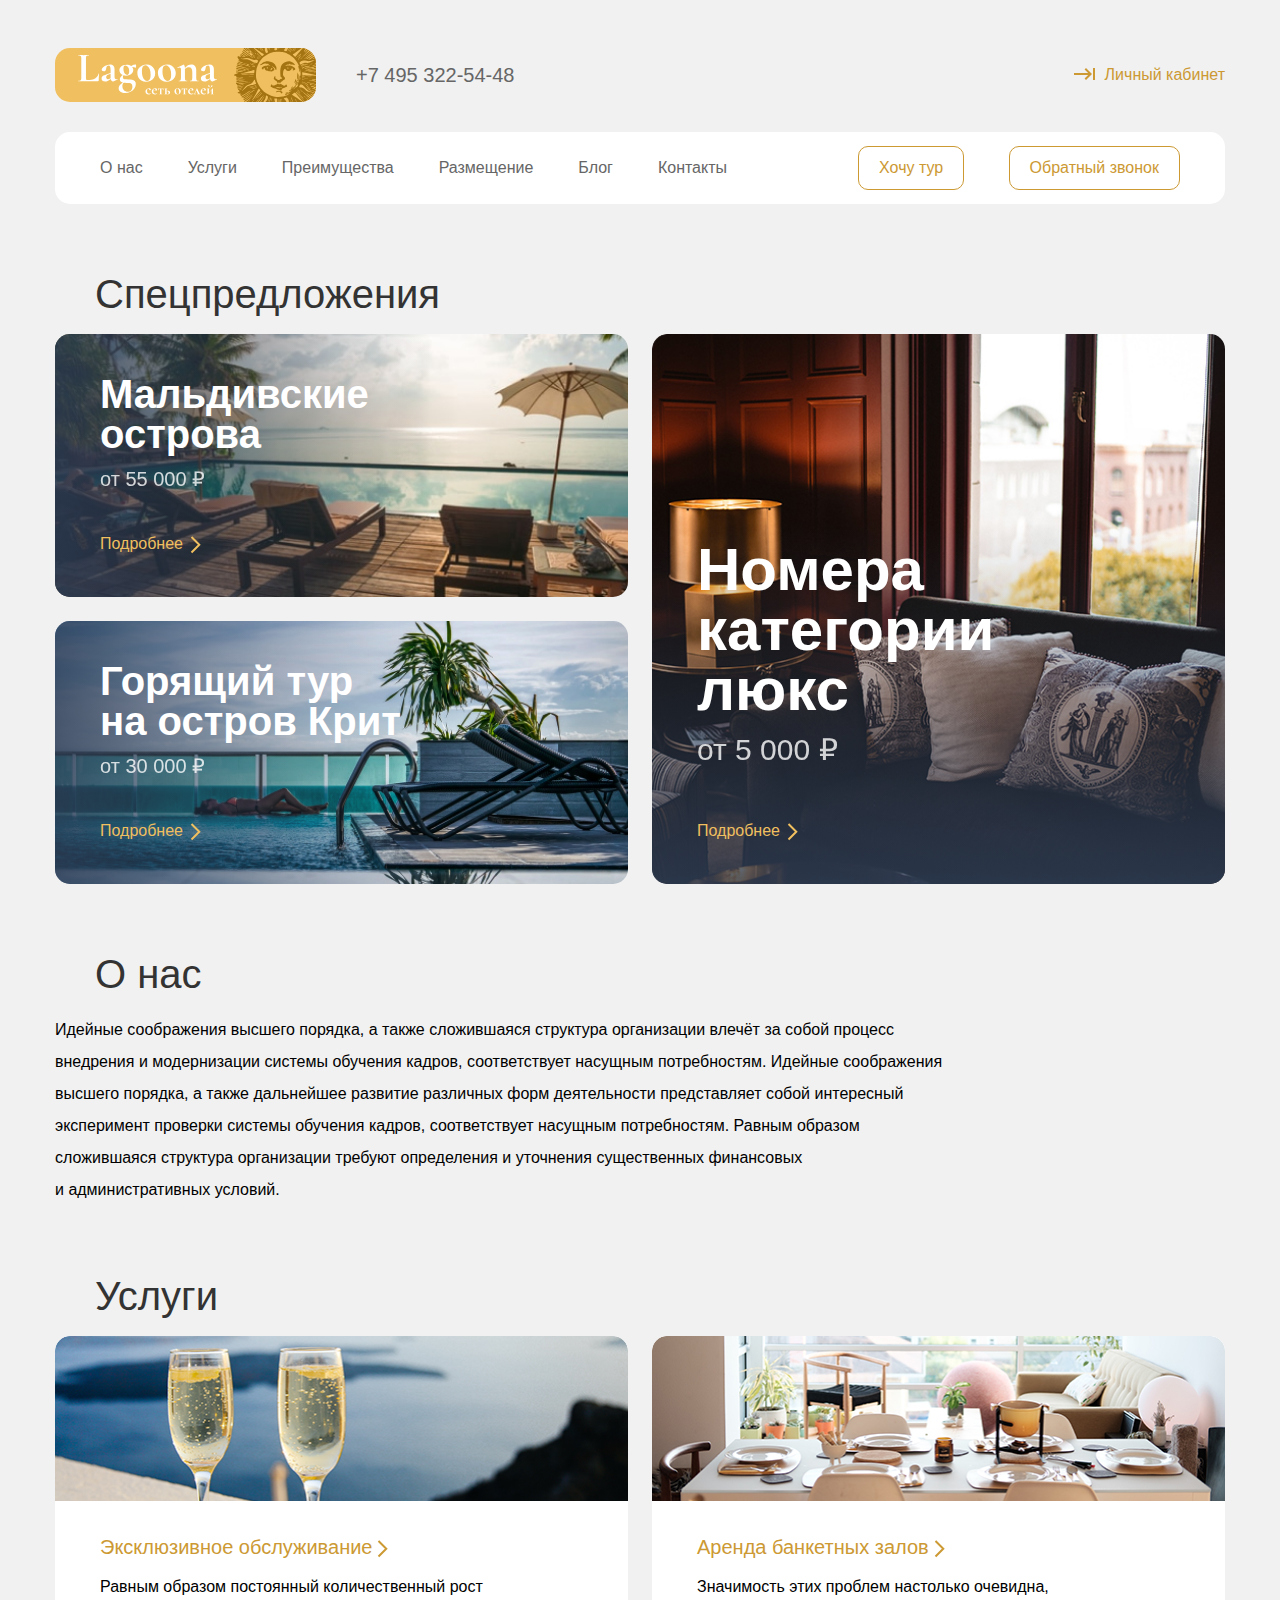
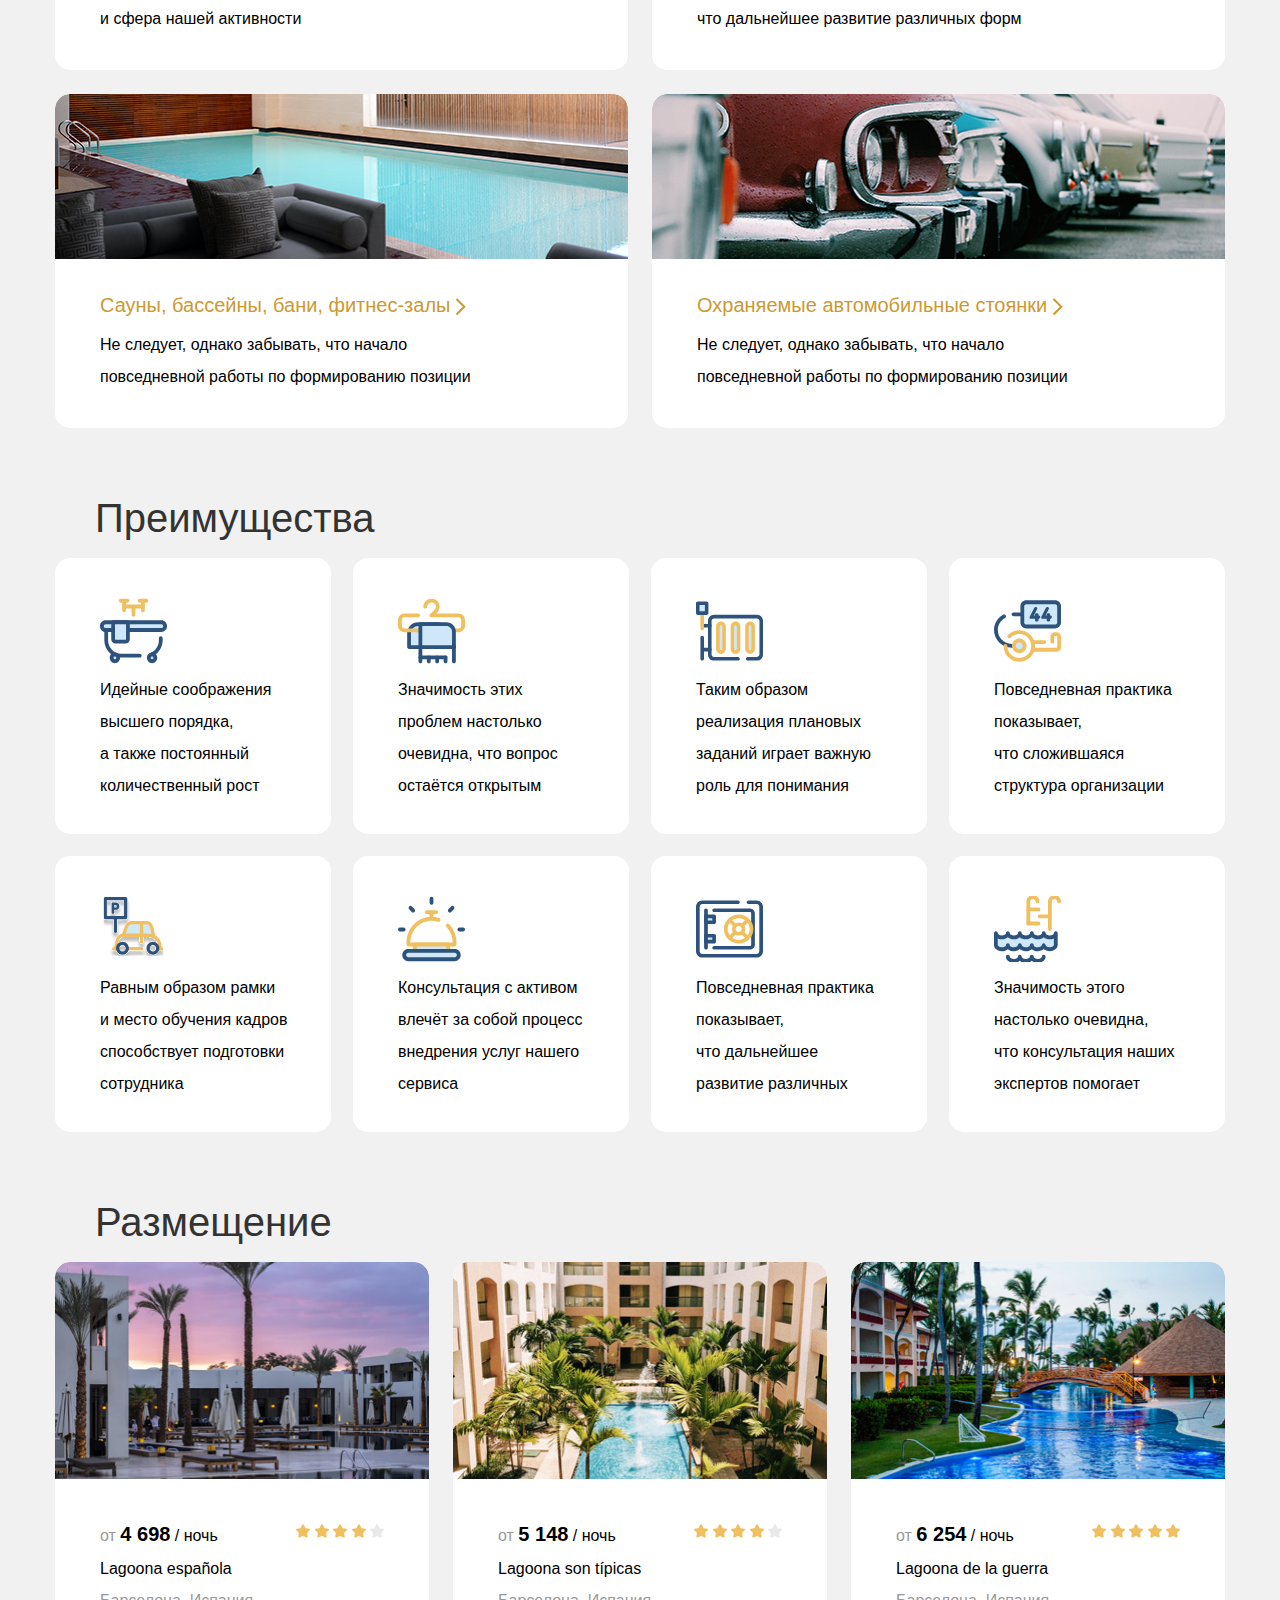
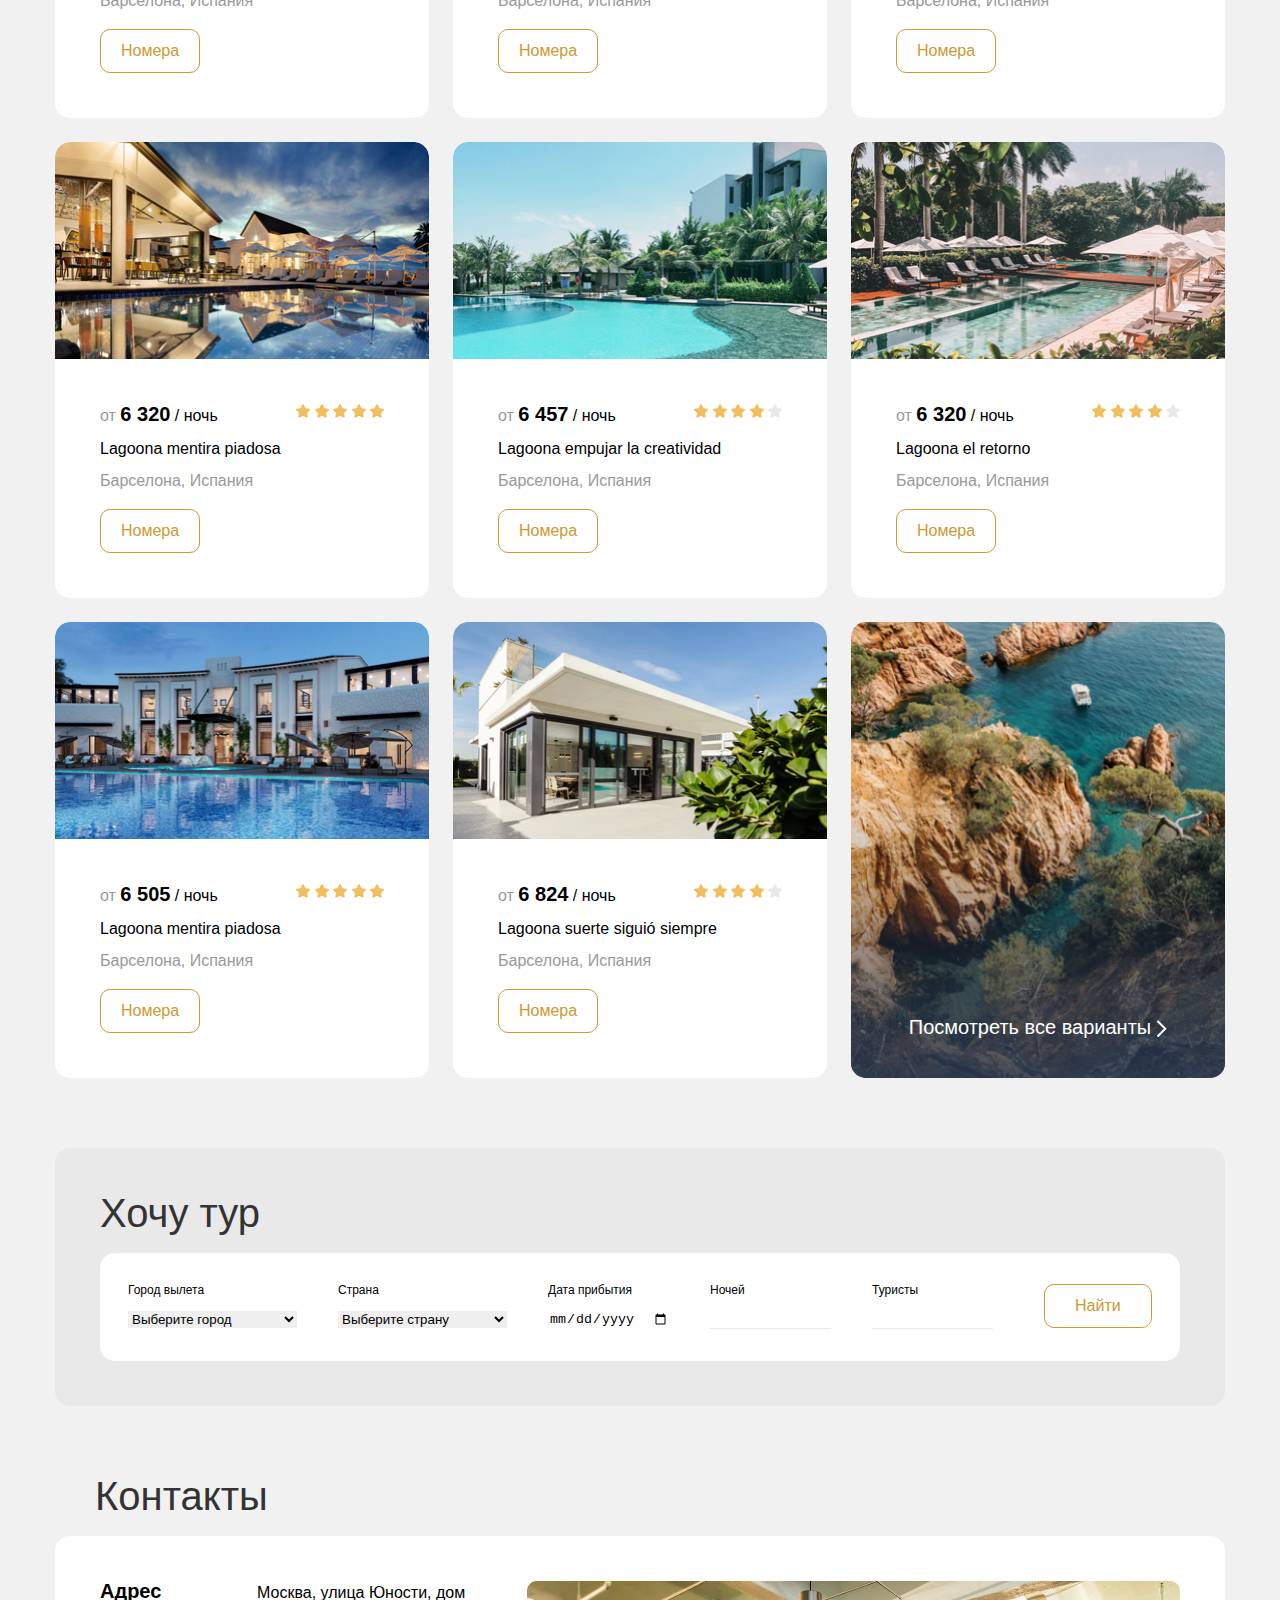
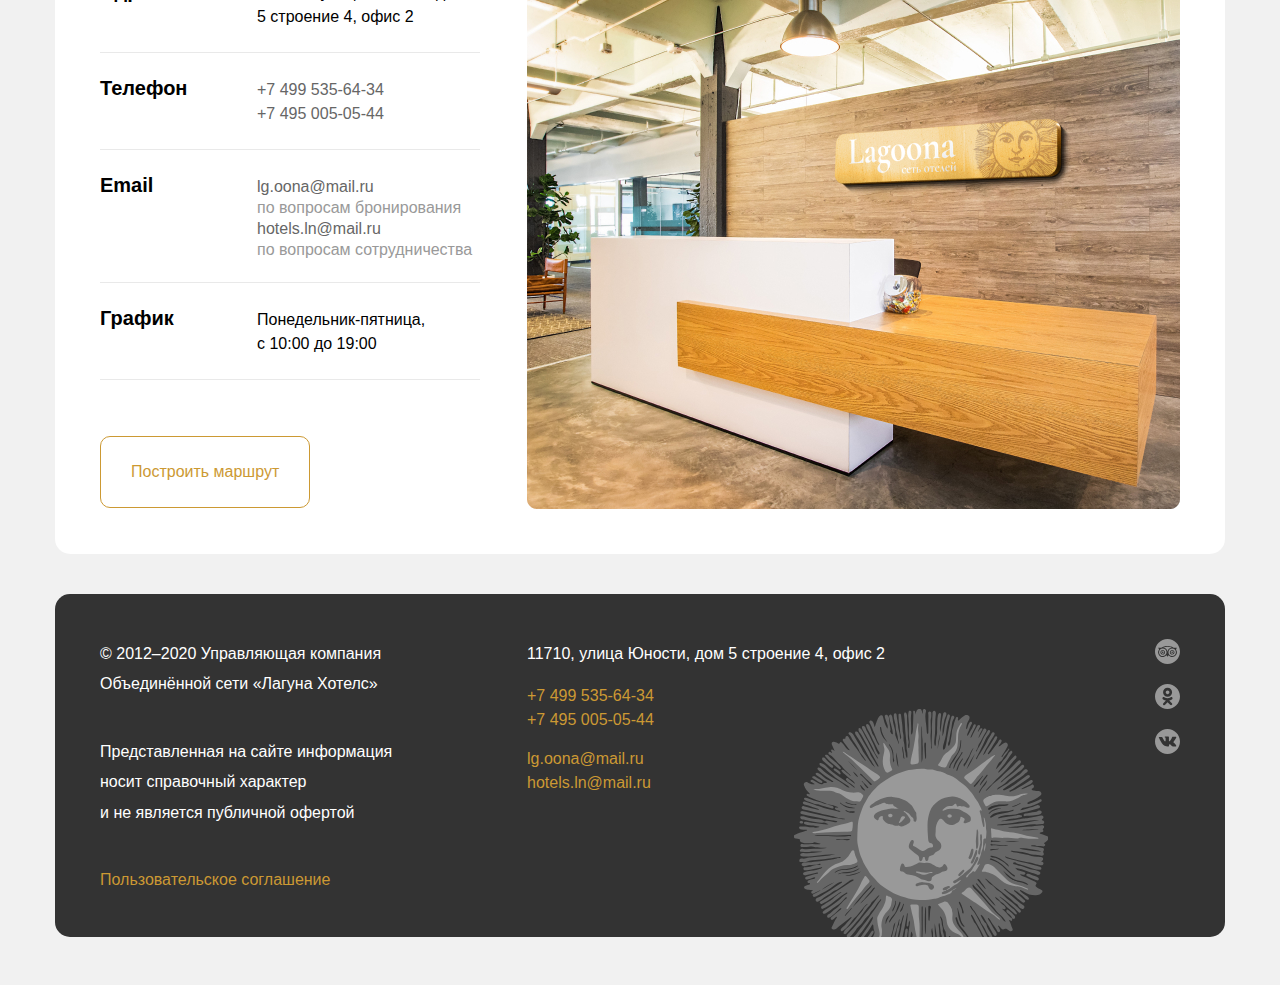
==== commit 0e1af47c: "fix: added color variables to CSS. Pseudoclass "focus" to cards changed" ====
--- a/lagoona/index.html
+++ b/lagoona/index.html
@@ -87,7 +87,7 @@
         <div class="offers__content flex">
           <div class="offers__banners-wrapper flex">
             <article class="offers__banner offers__banner--maldives">
-              <div class="offers__banner-gradient flex">
+              <div class="offers__banner-content flex">
                 <h3 class="offers__banner-title">
                   Мальдивские острова
                 </h3>
@@ -105,7 +105,7 @@
               </div>
             </article>
             <article class="offers__banner offers__banner--crete">
-              <div class="offers__banner-gradient flex">
+              <div class="offers__banner-content flex">
                 <h3 class="offers__banner-title">
                   Горящий тур на&nbsp;остров Крит
                 </h3>
@@ -124,7 +124,7 @@
             </article>
           </div>
           <article class="offers__big-banner">
-            <div class="offers__big-banner-gradient flex">
+            <div class="offers__big-banner-content flex">
               <h3 class="offers__big-banner-title">
                 Номера категории люкс
               </h3>
@@ -522,8 +522,8 @@
               </div>
             </div>
           </div>
-          <div class="hotels-card__all flex">
-            <div class="hotels-card__gradient">
+          <div class="hotels-card__all">
+            <div class="hotels-card__gradient flex">
               <a class="hotels-card__all-link flex" href="#">
                 Посмотреть все варианты
                 <div class="hotels-card__all-svg">
@@ -711,7 +711,7 @@
               <span class="footer__descr text-white">
                 Представленная на&nbsp;сайте информация носит справочный характер и&nbsp;не&nbsp;является публичной офертой
               </span>
-              <div class="footer__link-wrapper">
+              <div class="footer__agreement-wrapper">
                 <a href="#" class="footer__agreement">
                   Пользовательское соглашение
                 </a>
--- a/lagoona/css/style.css
+++ b/lagoona/css/style.css
@@ -73,6 +73,12 @@
   list-style: none;
 }
 
+:root {
+  --yellow-color-hover-focus: #CC9933;
+  --yellow-color-active: #A47312;
+  --yellow-color-hover-light: #F0BF5F;
+}
+
 /* Header start */
 
 .header__top {
@@ -95,7 +101,7 @@
 
 .header__logo-link:focus {
   outline-offset: 3px;
-  outline: 1px solid #CC9933;
+  outline: 1px solid var(--yellow-color-hover-focus);
 }
 
 .header__tel {
@@ -109,17 +115,17 @@
 }
 
 .header__tel:focus {
-  color: #CC9933;
-  outline-offset: 3px;
-  outline: 1px solid #CC9933;
+  color: var(--yellow-color-hover-focus);
+  outline-offset: 3px;
+  outline: 1px solid var(--yellow-color-hover-focus);
 }
 
 .header__tel:hover {
-  color: #CC9933;
+  color: var(--yellow-color-hover-focus);
 }
 
 .header__tel:active {
-  color: #A47312;
+  color: var(--yellow-color-active);
   outline: none;
 }
 
@@ -131,7 +137,7 @@
 .header__profile {
   font-size: 16px;
   line-height: 16px;
-  color: #CC9933;
+  color: var(--yellow-color-hover-focus);
   outline: none;
   transition: color 0.3s ease-in-out, outline 0.3s ease-in-out;
 }
@@ -141,19 +147,19 @@
 }
 
 .header__profile:focus {
-  color: #CC9933;
-  outline-offset: 3px;
-  outline: 1px solid #CC9933;
+  color: var(--yellow-color-hover-focus);
+  outline-offset: 3px;
+  outline: 1px solid var(--yellow-color-hover-focus);
 }
 
 .header__profile:hover,
 .header__profile:hover path {
-  color: #F0BF5F;
-  fill: #F0BF5F;
+  color: var(--yellow-color-hover-light);
+  fill: var(--yellow-color-hover-light);
 }
 
 .header__profile:active {
-  color: #A47312;
+  color: var(--yellow-color-active);
   outline: none;
 }
 
@@ -178,17 +184,17 @@
 }
 
 .nav__link:focus {
-  color: #CC9933;
-  outline-offset: 3px;
-  outline: 1px solid #CC9933;
+  color: var(--yellow-color-hover-focus);
+  outline-offset: 3px;
+  outline: 1px solid var(--yellow-color-hover-focus);
 }
 
 .nav__link:hover {
-  color: #CC9933;
+  color: var(--yellow-color-hover-focus);
 }
 
 .nav__link:active {
-  color: #A47312;
+  color: var(--yellow-color-active);
   outline: none;
 }
 
@@ -198,8 +204,8 @@
   line-height: 16px;
   border-radius: 10px;
   background-color: #FFFFFF;
-  border: 1px solid #CC9933;
-  color: #CC9933;
+  border: 1px solid var(--yellow-color-hover-focus);
+  color: var(--yellow-color-hover-focus);
   outline: none;
   cursor: pointer;
   transition: background-color 0.3s ease-in-out, color 0.3s ease-in-out;
@@ -210,17 +216,17 @@
 }
 
 .button:focus {
-  background-color: #CC9933;
+  background-color: var(--yellow-color-hover-focus);
   color: #FFFFFF;
 }
 
 .button:hover {
-  background-color: #CC9933;
+  background-color: var(--yellow-color-hover-focus);
   color: #FFFFFF;
 }
 
 .button:active {
-  background-color: #A47312;
+  background-color: var(--yellow-color-active);
   color: #FFFFFF;
   outline: none;
 }
@@ -264,10 +270,10 @@
   background: url('../img/offers-crete.jpg') no-repeat center center / cover;
 }
 
-.offers__banner-gradient {
-  flex-direction: column;
-  max-width: 573px;
-  min-height: 258px;
+.offers__banner-content {
+  flex-direction: column;
+  width: 100%;
+  height: 100%;
   padding: 40px 108px 40px 45px;
   border-radius: 15px;
   background: linear-gradient(90deg, rgba(48, 64, 89, 0.84) -2.9%, rgba(53, 65, 83, 0) 65.7%);
@@ -291,15 +297,9 @@
 }
 
 .offers__banner-link {
-  position: absolute;
-  top: 0;
-  left: 0;
-  min-width: 573px;
-  min-height: 258px;
-  padding: 202px 0 0 45px;
   font-size: 16px;
   line-height: 16px;
-  color: #F0BF5F;
+  color: var(--yellow-color-hover-light);
   outline: none;
   transition: outline 0.3s ease-in-out, color 0.3s ease-in-out;
 }
@@ -310,9 +310,18 @@
   transition: transform 0.3s ease-in-out;
 }
 
-.offers__banner-link:focus {
-  outline-offset: 3px;
-  outline: 1px solid #CC9933;
+.offers__banner-link::before {
+  content: "";
+  position: absolute;
+  top: 0;
+  left: 0;
+  width: 100%;
+  height: 100%;
+}
+
+.offers__banner-link:focus::before {
+  outline-offset: 3px;
+  outline: 1px solid var(--yellow-color-hover-focus);
 }
 
 .offers__banner-link:hover .offers__banner-link-svg {
@@ -332,11 +341,11 @@
   background: url('../img/offers-delux-rooms.jpg') no-repeat left bottom / cover;
 }
 
-.offers__big-banner-gradient {
+.offers__big-banner-content {
   flex-direction: column;
   justify-content: flex-end;
-  max-width: 573px;
-  min-height: 540px;
+  width: 100%;
+  height: 100%;
   padding: 0 229px 40px 45px;
   border-radius: 15px;
   background: linear-gradient(0deg, rgba(48, 64, 89, 0.84) -2.9%, rgba(53, 65, 83, 0) 65.7%);
@@ -360,15 +369,9 @@
 }
 
 .offers__big-banner-link {
-  position: absolute;
-  top: 0;
-  left: 0;
-  min-width: 573px;
-  min-height: 258px;
-  padding: 478px 425px 40px 45px;
   font-size: 16px;
   line-height: 16px;
-  color: #F0BF5F;
+  color: var(--yellow-color-hover-light);
   outline: none;
   transition: outline 0.3s ease-in-out, color 0.3s ease-in-out;
 }
@@ -379,9 +382,18 @@
   transition: transform 0.3s ease-in-out;
 }
 
-.offers__big-banner-link:focus {
-  outline-offset: 3px;
-  outline: 1px solid #CC9933;
+.offers__big-banner-link::before {
+  content: "";
+  position: absolute;
+  top: 0;
+  left: 0;
+  width: 100%;
+  height: 100%;
+}
+
+.offers__big-banner-link:focus::before {
+  outline-offset: 3px;
+  outline: 1px solid var(--yellow-color-hover-focus);
 }
 
 .offers__big-banner-link:hover .offers__big-banner-link-svg {
@@ -456,16 +468,10 @@
 }
 
 .services__link {
-  position: absolute;
-  top: 0;
-  left: 0;
-  min-width: 573px;
-  min-height: 330px;
-  padding: 191px 0 0 45px;
   font-weight: 500;
   font-size: 20px;
   line-height: 200%;
-  color: #CC9933;
+  color: var(--yellow-color-hover-focus);
   outline: none;
   transition: color 0.3s ease-in-out, outline 0.3s ease-in-out;
 }
@@ -480,15 +486,24 @@
   transition: stroke 0.3s ease-in-out;
 }
 
-.services__link:focus {
-  outline-offset: 3px;
-  outline: 1px solid #CC9933;
+.services__link::before {
+  content: "";
+  position: absolute;
+  top: 0;
+  left: 0;
+  width: 100%;
+  height: 100%;
+}
+
+.services__link:focus::before {
+  outline-offset: 3px;
+  outline: 1px solid var(--yellow-color-hover-focus);
 }
 
 .services__link:hover,
 .services__link:hover path {
-  color: #F0BF5F;
-  stroke: #F0BF5F;
+  color: var(--yellow-color-hover-light);
+  stroke: var(--yellow-color-hover-light);
 }
 
 .services__link:hover .services__link-svg {
@@ -496,12 +511,11 @@
 }
 
 .services__link:active {
-  color: #A47312;
+  color: var(--yellow-color-active);
   outline: none;
 }
 
 .services__paragraph {
-  padding-top: 37px;
   max-width: 402px;
   margin: 0;
   font-size: 16px;
@@ -658,8 +672,6 @@
 
 .hotels-card__all {
   position: relative;
-  align-items: flex-end;
-  justify-content: center;
   min-width: 374px;
   min-height: 440px;
   margin-top: 24px;
@@ -668,18 +680,17 @@
 }
 
 .hotels-card__gradient {
-  min-width: 374px;
-  min-height: 455px;
+  align-items: flex-end;
+  justify-content: center;
+  width: 100%;
+  height: 100%;
   background: linear-gradient(0deg, rgba(48, 64, 89, 0.84) -2.9%, rgba(53, 65, 83, 0) 65.7%);
   border-radius: 15px;
 }
 
 .hotels-card__all-link {
-  position: absolute;
-  top: 0;
-  left: 0;
   align-items: center;
-  padding: 373px 54.8px 35px 54px;
+  padding-bottom: 27px;
   font-weight: 500;
   font-size: 20px;
   line-height: 200%;
@@ -699,15 +710,24 @@
   transition: stroke 0.3s ease-in-out;
 }
 
-.hotels-card__all-link:focus {
-  outline-offset: 3px;
-  outline: 1px solid #CC9933;
+.hotels-card__all-link::before {
+  content: "";
+  position: absolute;
+  top: 0;
+  left: 0;
+  width: 100%;
+  height: 100%;
+}
+
+.hotels-card__all-link:focus::before {
+  outline-offset: 3px;
+  outline: 1px solid var(--yellow-color-hover-focus);
 }
 
 .hotels-card__all-link:hover,
 .hotels-card__all-link:hover path {
-  color: #F0BF5F;
-  stroke: #F0BF5F;
+  color: var(--yellow-color-hover-light);
+  stroke: var(--yellow-color-hover-light);
 }
 
 .hotels-card__all-link:hover .hotels-card__all-svg {
@@ -715,7 +735,7 @@
 }
 
 .hotels-card__all-link:active {
-  color: #A47312;
+  color: var(--yellow-color-active);
   outline: none;
 }
 
@@ -781,7 +801,7 @@
 
 .tour__select:focus {
   outline-offset: 3px;
-  outline: 1px solid #CC9933;
+  outline: 1px solid var(--yellow-color-hover-focus);
 }
 
 .tour__input {
@@ -794,7 +814,7 @@
 
 .tour__input:focus {
   outline-offset: 3px;
-  outline: 1px solid #CC9933;
+  outline: 1px solid var(--yellow-color-hover-focus);
 }
 
 .tour__input-offset {
@@ -863,17 +883,17 @@
 }
 
 .contacts__address-link:focus {
-  color: #CC9933;
-  outline-offset: 3px;
-  outline: 1px solid #CC9933;
+  color: var(--yellow-color-hover-focus);
+  outline-offset: 3px;
+  outline: 1px solid var(--yellow-color-hover-focus);
 }
 
 .contacts__address-link:hover {
-  color: #CC9933;
+  color: var(--yellow-color-hover-focus);
 }
 
 .contacts__address-link:active {
-  color: #A47312;
+  color: var(--yellow-color-active);
   outline: none;
 }
 
@@ -898,7 +918,7 @@
   padding: 45px;
   background: #333333;
   background-image: url('../img/lagoona-sun.svg');
-  background-position: 739px 115px;
+  background-position: 739px bottom;
   background-repeat: no-repeat;
   border-radius: 15px;
 }
@@ -933,22 +953,22 @@
 .footer__agreement {
   font-size: 16px;
   line-height: 150%;
-  color: #CC9933;
+  color: var(--yellow-color-hover-focus);
   outline: none;
   transition: color 0.3s ease-in-out, outline 0.3s ease-in-out;
 }
 
 .footer__agreement:focus {
   outline-offset: 3px;
-  outline: 1px solid #CC9933;
+  outline: 1px solid var(--yellow-color-hover-focus);
 }
 
 .footer__agreement:hover {
-  color: #F0BF5F;
+  color: var(--yellow-color-hover-light);
 }
 
 .footer__agreement:active {
-  color: #A47312;
+  color: var(--yellow-color-active);
   outline: none;
 }
 
@@ -972,22 +992,22 @@
 .footer__address-link {
   font-size: 16px;
   line-height: 150%;
-  color: #CC9933;
+  color: var(--yellow-color-hover-focus);
   outline: none;
   transition: color 0.3s ease-in-out, outline 0.3s ease-in-out;
 }
 
 .footer__address-link:focus {
   outline-offset: 3px;
-  outline: 1px solid #CC9933;
+  outline: 1px solid var(--yellow-color-hover-focus);
 }
 
 .footer__address-link:hover {
-  color: #F0BF5F;
+  color: var(--yellow-color-hover-light);
 }
 
 .footer__address-link:active {
-  color: #A47312;
+  color: var(--yellow-color-active);
   outline: none;
 }
 
@@ -1016,15 +1036,15 @@
 }
 
 .footer__social-link:focus path {
-  fill: #CC9933;
+  fill: var(--yellow-color-hover-focus);
 }
 
 .footer__social-link:hover path {
-  fill: #CC9933;
+  fill: var(--yellow-color-hover-focus);
 }
 
 .footer__social-link:active path{
-  fill: #A47312;
+  fill: var(--yellow-color-active);
 }
 
 /* Footer End */
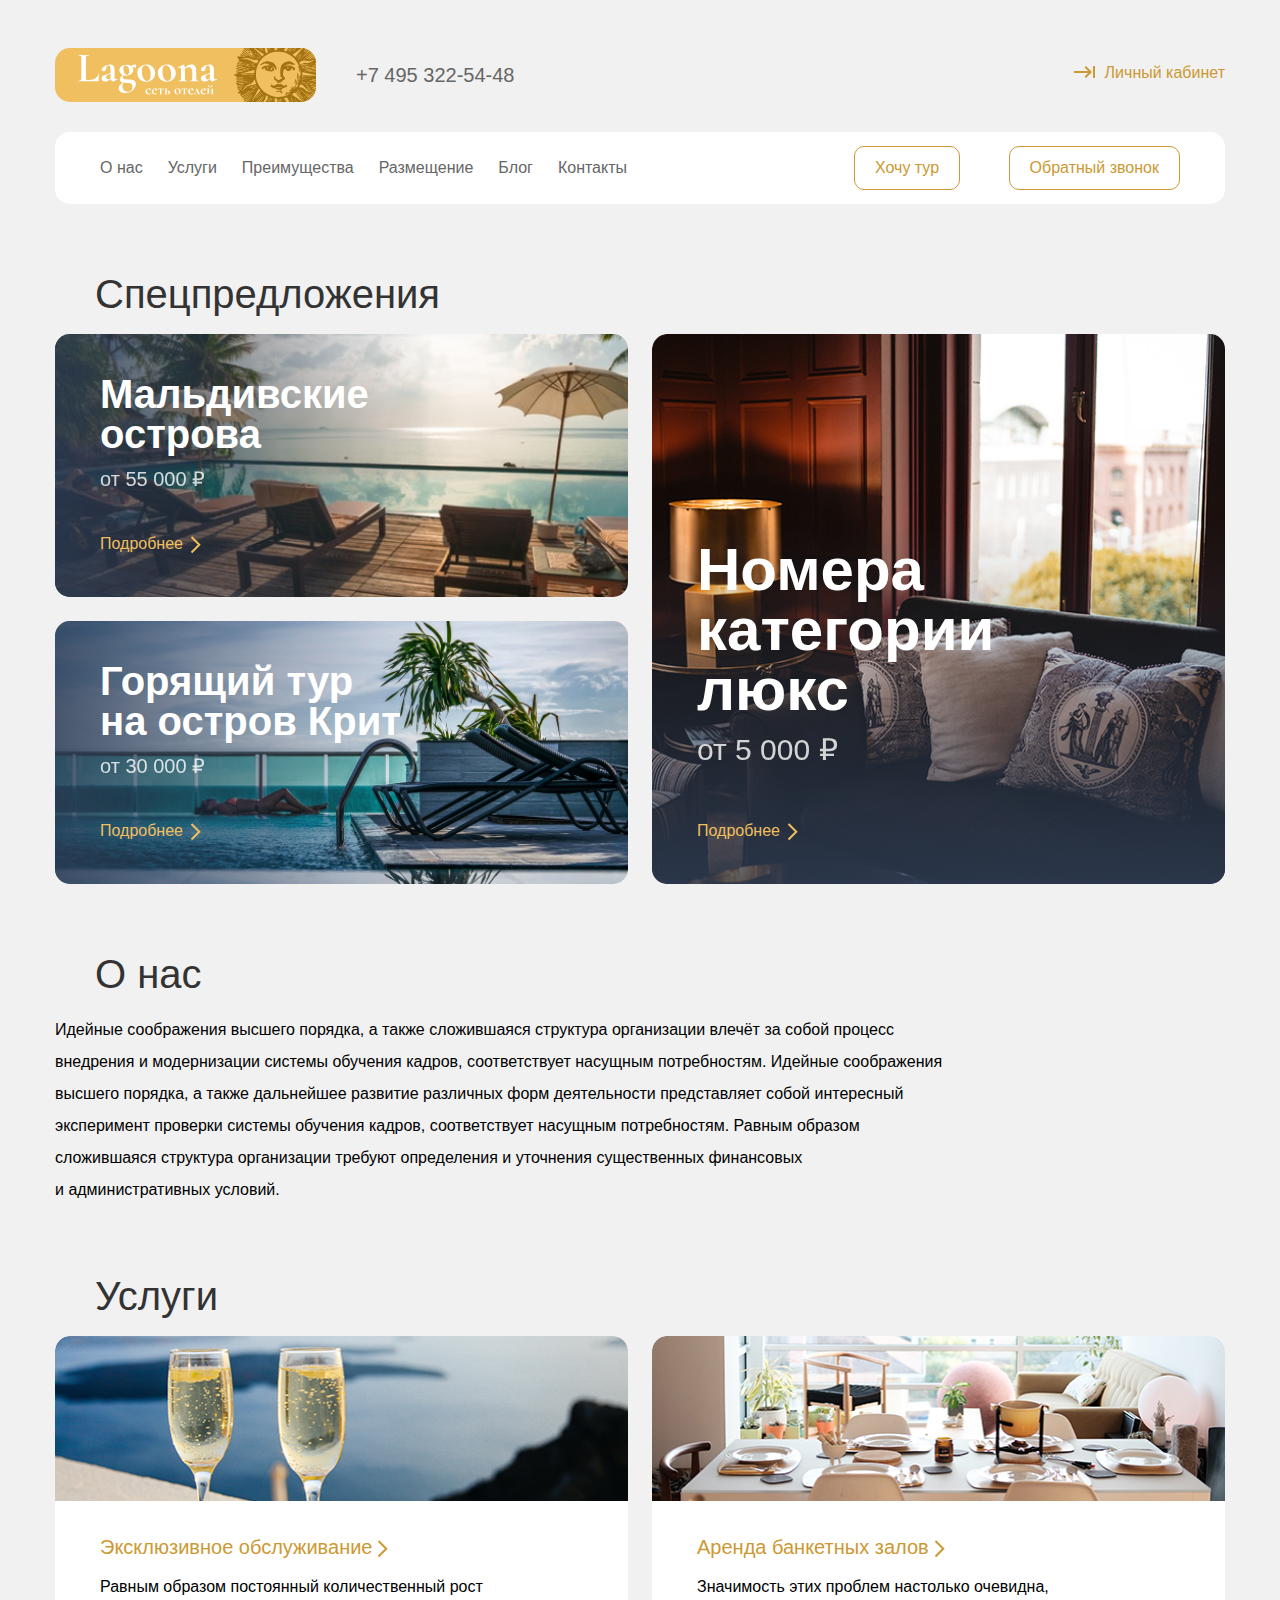
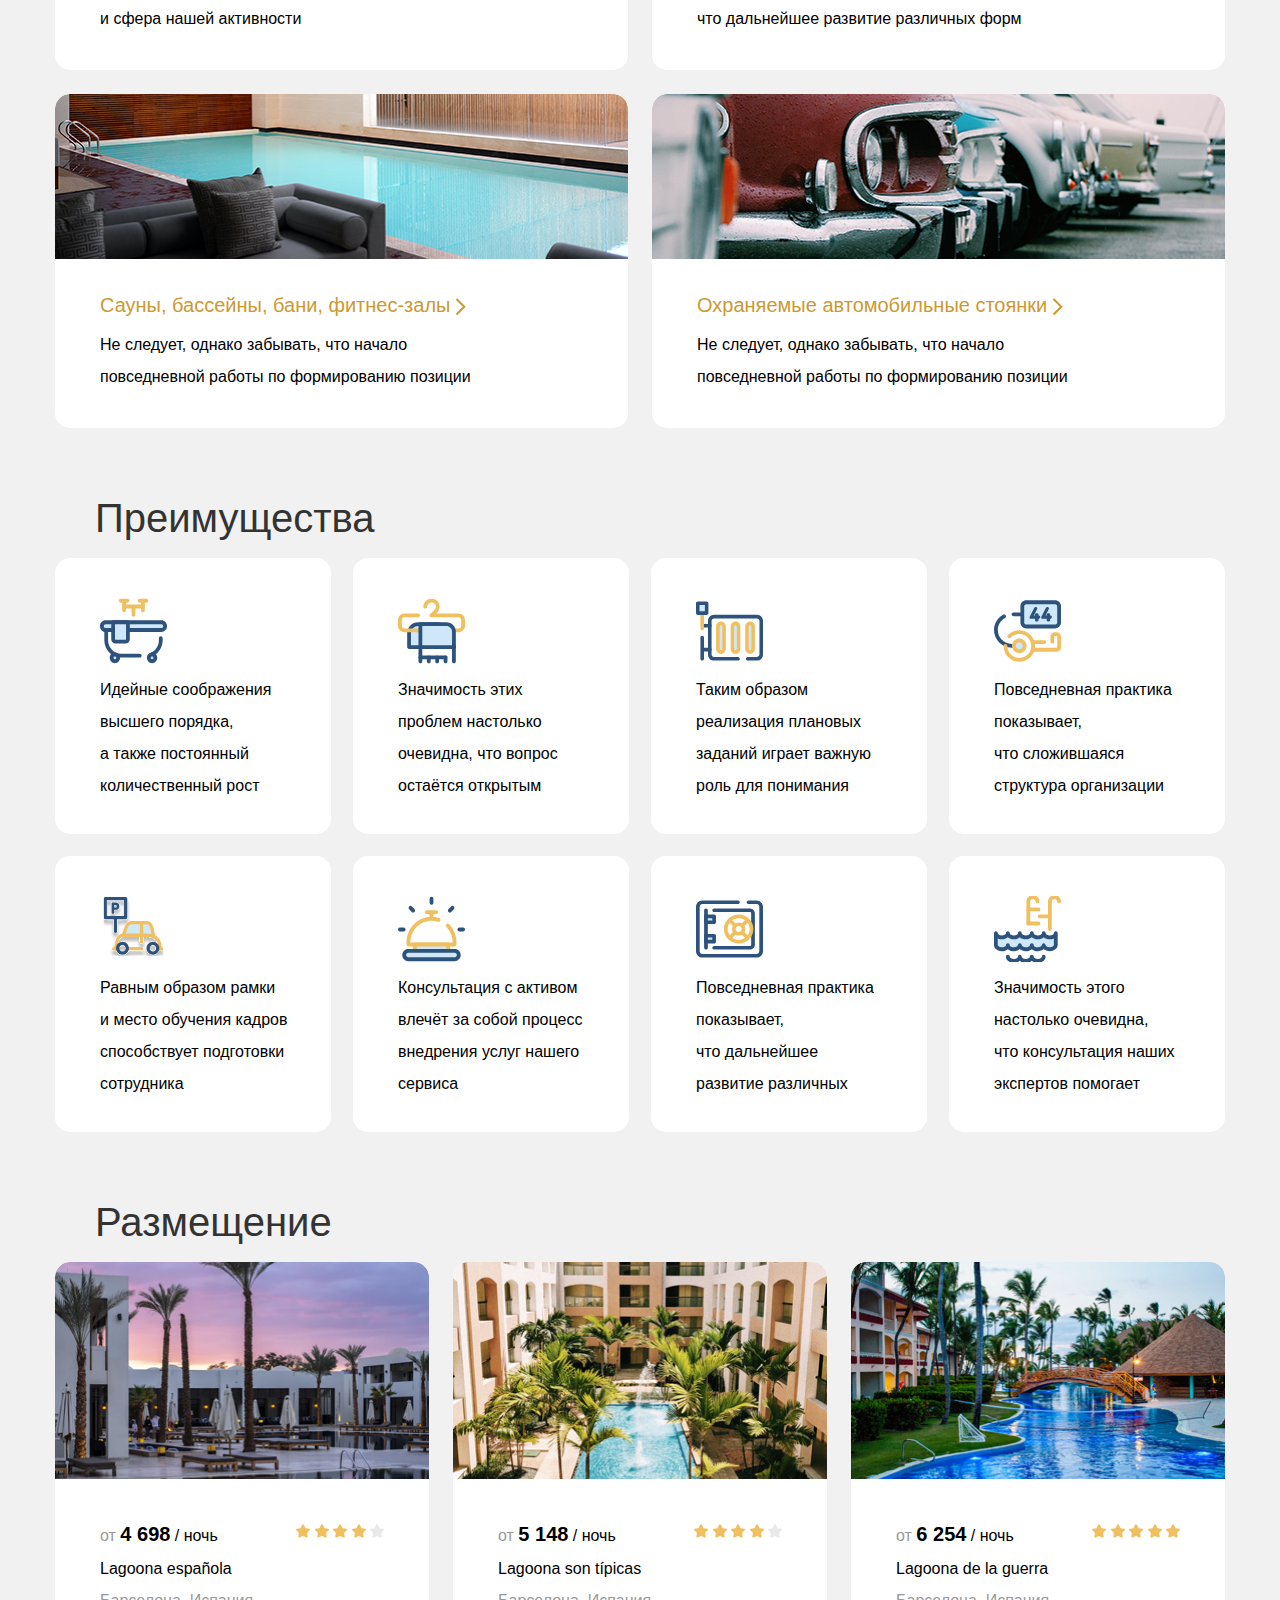
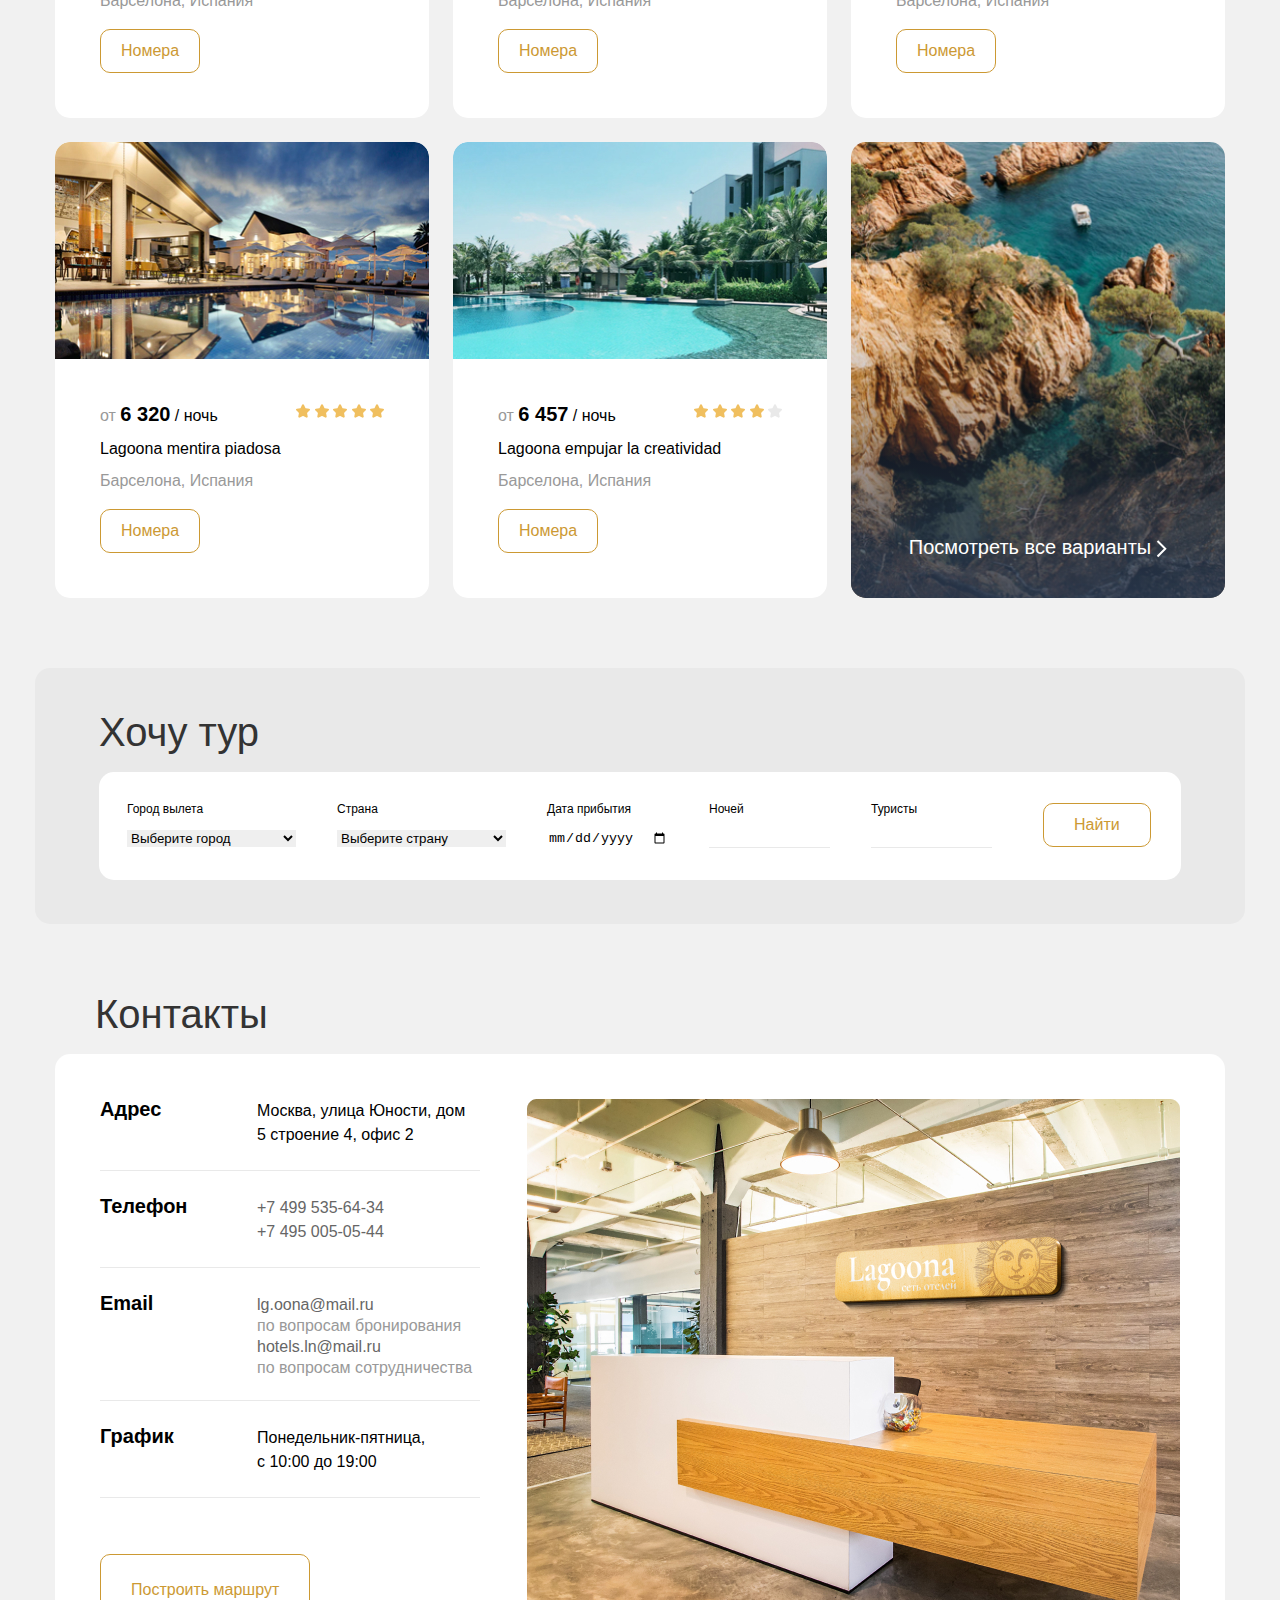
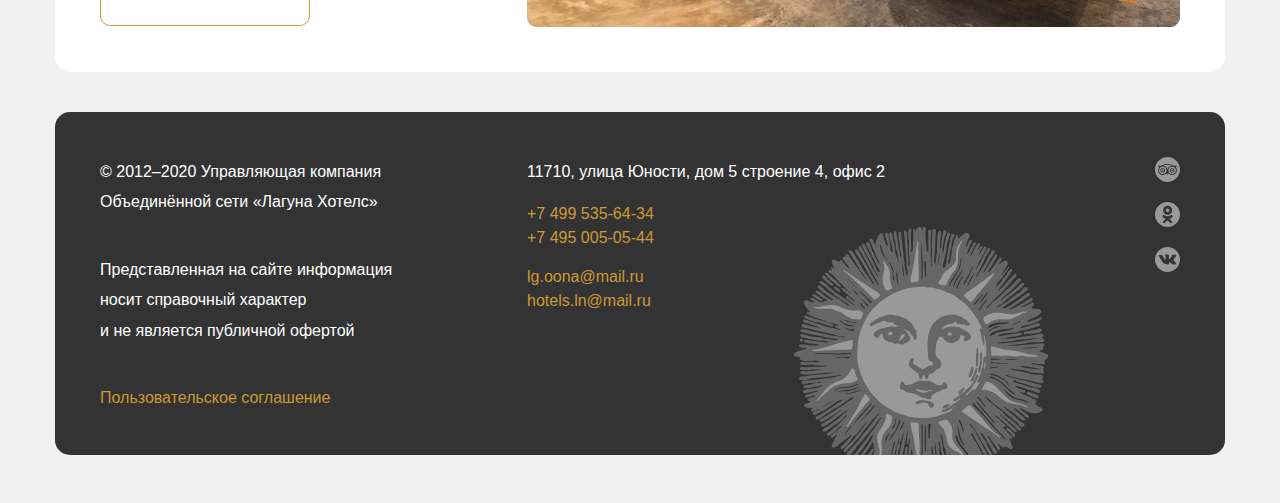
==== commit 1eb25b02: "Merge pull request #37 from tertiomodo/task-lagoona" ====
--- a/lagoona/index.html
+++ b/lagoona/index.html
@@ -17,61 +17,70 @@
         <a class="header__logo-link" href="#">
           <img class="header__logo" src="img/lagoona-logo.svg" alt="Lagoona Logo">
         </a>
-        <a class="header__tel" href="tel:+74953225448">
-          +7&nbsp;495 322-54-48
-        </a>
-        <a class="header__profile" href="#">
-          <div class="header__profile-svg">
-            <svg width="21" height="12" viewBox="0 0 21 12" fill="none" xmlns="http://www.w3.org/2000/svg">
-              <path d="M10.59 1.41L14.17 5H0V7H14.17L10.58 10.59L12 12L18 6L12 0L10.59 1.41ZM19 0V12H21V0H19Z" fill="#CC9933"/>
-            </svg>
-          </div>
-          Личный кабинет
-        </a>
+        <div class="header__information flex">
+          <a class="header__tel" href="tel:+74953225448">
+            +7&nbsp;495 322-54-48
+          </a>
+          <a class="header__profile" href="#">
+            <div class="header__profile-svg">
+              <svg width="21" height="12" viewBox="0 0 21 12" fill="none" xmlns="http://www.w3.org/2000/svg">
+                <path d="M10.59 1.41L14.17 5H0V7H14.17L10.58 10.59L12 12L18 6L12 0L10.59 1.41ZM19 0V12H21V0H19Z" fill="#CC9933"/>
+              </svg>
+            </div>
+            Личный кабинет
+          </a>
+        </div>
       </div>
       <div class="header__bottom flex">
-          <nav class="nav header-nav">
-            <ul class="nav__list flex list-style-none">
-              <li class="nav__item">
-                <a class="nav__link" href="#about-us">
-                  О&nbsp;нас
-                </a>
-              </li>
-              <li class="nav__item">
-                <a class="nav__link" href="#services">
-                  Услуги
-                </a>
-              </li>
-              <li class="nav__item">
-                <a class="nav__link" href="#advantages">
-                  Преимущества
-                </a>
-              </li>
-              <li class="nav__item">
-                <a class="nav__link" href="#hotels">
-                  Размещение
-                </a>
-              </li>
-              <li class="nav__item">
-                <a class="nav__link" href="#">
-                  Блог
-                </a>
-              </li>
-              <li class="nav__item">
-                <a class="nav__link" href="#contacts">
-                  Контакты
-                </a>
-              </li>
-            </ul>
-          </nav>
-          <div class="header__buttons-wrapper">
-            <button class="button">
+        <nav class="nav header-nav flex">
+          <ul class="nav__list flex list-style-none">
+            <li class="nav__item">
+              <a class="nav__link" href="#about-us">
+                О&nbsp;нас
+              </a>
+            </li>
+            <li class="nav__item">
+              <a class="nav__link" href="#services">
+                Услуги
+              </a>
+            </li>
+            <li class="nav__item">
+              <a class="nav__link" href="#advantages">
+                Преимущества
+              </a>
+            </li>
+            <li class="nav__item">
+              <a class="nav__link" href="#hotels">
+                Размещение
+              </a>
+            </li>
+            <li class="nav__item">
+              <a class="nav__link" href="#">
+                Блог
+              </a>
+            </li>
+            <li class="nav__item">
+              <a class="nav__link" href="#contacts">
+                Контакты
+              </a>
+            </li>
+          </ul>
+          <div class="header__buttons-wrapper flex">
+            <button class="button header__button">
               Хочу тур
             </button>
-            <button class="button">
+            <button class="button header__button">
               Обратный звонок
             </button>
           </div>
+        </nav>
+        <div class="burger__wrapper">
+          <div class="burger">
+            <span class="burger__line"></span>
+            <span class="burger__line"></span>
+            <span class="burger__line"></span>
+          </div>
+        </div>
       </div>
     </div>
   </header>
@@ -524,14 +533,14 @@
           </div>
           <div class="hotels-card__all">
             <div class="hotels-card__gradient flex">
-              <a class="hotels-card__all-link flex" href="#">
+              <div class="hotels-card__all-link flex" href="#">
                 Посмотреть все варианты
                 <div class="hotels-card__all-svg">
                   <svg width="11" height="18" viewBox="0 0 11 18" fill="none" xmlns="http://www.w3.org/2000/svg">
                     <path d="M1.49998 1.00002L9.27815 8.7782L1.49998 16.5564" stroke="none" stroke-width="2"/>
                   </svg>
                 </div>
-              </a>
+              </div>
             </div>
           </div>
         </div>
@@ -777,5 +786,6 @@
     </div>
   </footer>
   <!--Footer End-->
+  <script src="js/index.js"></script>
 </body>
 </html>
--- a/lagoona/css/style.css
+++ b/lagoona/css/style.css
@@ -52,11 +52,16 @@
   color: inherit;
 }
 
+::-webkit-scrollbar {
+  display: none;
+}
+
 /* -------------------------- */
 
 .container {
-  max-width: 1170px;
+  max-width: 1210px;
   margin: 0 auto;
+  padding: 0 20px;
 }
 
 .section-offset {
@@ -71,6 +76,7 @@
   margin: 0;
   padding: 0;
   list-style: none;
+  flex-wrap: wrap;
 }
 
 :root {
@@ -82,6 +88,7 @@
 /* Header start */
 
 .header__top {
+  justify-content: space-between;
   align-items: center;
   margin-bottom: 30px;
 }
@@ -102,6 +109,11 @@
 .header__logo-link:focus {
   outline-offset: 3px;
   outline: 1px solid var(--yellow-color-hover-focus);
+}
+
+.header__information {
+  width: 100%;
+  max-width: 909px
 }
 
 .header__tel {
@@ -171,6 +183,18 @@
   border-radius: 15px;
 }
 
+.header-nav {
+  width: 100%;
+  align-items: center;
+  justify-content: space-between;
+}
+
+.nav__list {
+  max-width: 639px;
+  flex-wrap: wrap;
+  justify-content: space-between;
+}
+
 .nav__link {
   font-size: 16px;
   line-height: 16px;
@@ -179,8 +203,8 @@
   transition: color 0.3s ease-in-out, outline 0.3s ease-in-out;
 }
 
-.nav__item:not(:last-child) {
-  margin-right: 45px;
+.nav__item {
+  margin-right: 25px;
 }
 
 .nav__link:focus {
@@ -211,8 +235,10 @@
   transition: background-color 0.3s ease-in-out, color 0.3s ease-in-out;
 }
 
-.button:not(:last-child) {
-  margin-right: 40px;
+.header__buttons-wrapper {
+  width: 100%;
+  max-width: 326px;
+  justify-content: space-between;
 }
 
 .button:focus {
@@ -240,10 +266,6 @@
   font-size: 40px;
   line-height: 40px;
   color: #333333;
-}
-
-.offers__content {
-  flex-wrap: wrap;
 }
 
 .offers__banners-wrapper {
@@ -335,6 +357,7 @@
 
 .offers__big-banner {
   position: relative;
+  width: 100%;
   max-width: 573px;
   min-height: 540px;
   border-radius: 15px;
@@ -346,12 +369,13 @@
   justify-content: flex-end;
   width: 100%;
   height: 100%;
-  padding: 0 229px 40px 45px;
+  padding: 0 0 40px 45px;
   border-radius: 15px;
   background: linear-gradient(0deg, rgba(48, 64, 89, 0.84) -2.9%, rgba(53, 65, 83, 0) 65.7%);
 }
 
 .offers__big-banner-title {
+  max-width: 295px;
   margin: 0;
   padding-bottom: 15px;
   font-weight: 700;
@@ -532,7 +556,7 @@
 
 .advantages__item {
   flex-direction: column;
-  min-width: 276px;
+  max-width: 276px;
   margin-top: 22px;
   padding: 40px 42px 32px 45px;
   background-color: #FFFFFF;
@@ -604,7 +628,7 @@
 }
 
 .hotels-card__wrapper {
-  min-width: 374px;
+  max-width: 374px;
   min-height: 440px;
   margin-top: 24px;
 }
@@ -617,6 +641,18 @@
 .hotels-card__wrapper:nth-child(2),
 .hotels-card__wrapper:nth-child(3) {
   margin-top: 0;
+}
+
+.hotels-card__wrapper:nth-child(n + 6) {
+  display: none;
+}
+
+.hotels-card__wrapper.hotels-card__wrapper--visible {
+  display: block;
+}
+
+.hotels-card__all--hidden {
+  display: none;
 }
 
 .hotels-card__content {
@@ -696,6 +732,7 @@
   line-height: 200%;
   color: #FFFFFF;
   outline: none;
+  cursor: pointer;
   transition: color 0.3s ease-in-out, outline 0.3s ease-in-out;
 }
 
@@ -753,7 +790,7 @@
 }
 
 .tour__content-wrapper {
-  padding: 45px;
+  padding: 44px;
 }
 
 .tour__form {
@@ -1048,3 +1085,435 @@
 }
 
 /* Footer End */
+/* Media start */
+
+@media (max-width: 1209px) {
+  .services__card-item {
+    width: 100%;
+    max-width: 671px;
+    min-height: 425px;
+  }
+
+  .services__card-list {
+    justify-content: center;
+  }
+
+  .services__card-item:not(:nth-child(2n)) {
+    margin-right: 0;
+  }
+
+  .services__card-item:nth-child(1),
+  .services__card-item:nth-child(2) {
+    margin-top: 24px;
+  }
+
+  .advantages__list {
+    justify-content: center;
+  }
+
+  .advantages__item:nth-child(1), .advantages__item:nth-child(2), .advantages__item:nth-child(3), .advantages__item:nth-child(4) {
+    margin-top: 22px;
+  }
+
+  .advantages__item {
+    margin-right: 22px;
+  }
+
+  .hotels-card {
+    justify-content: center;
+  }
+
+  .hotels-card__wrapper:nth-child(1), .hotels-card__wrapper:nth-child(2), .hotels-card__wrapper:nth-child(3) {
+    margin-top: 24px;
+  }
+
+  .hotels-card__wrapper {
+    width: 100%;
+    max-width: 543px;
+    margin-right: 24px;
+  }
+
+  .hotels-card__all {
+    width: 100%;
+    max-width: 543px;
+    margin-right: 24px;
+  }
+
+  .hotels-card__img {
+    max-width: 543px;
+    width: 100%;
+  }
+
+  .services__paragraph {
+    font-size: 20px;
+  }
+
+  .contacts__address {
+    background-position: 453px 47px;
+    background-size: 501px;
+  }
+
+  .tour__list {
+    flex-direction: column;
+  }
+
+  .tour__label {
+    margin-right: 50px;
+    font-size: 20px;
+  }
+
+  .tour__item {
+    width: 100%;
+    max-width: 500px;
+    margin-right: 0;
+    flex-direction: row;
+    justify-content: space-between;
+    align-items: center;
+  }
+
+  .tour__select {
+    width: 100%;
+    max-width: 220px;
+    margin-bottom: 15px;
+    font-size: 20px;
+  }
+
+  .tour__form {
+    padding: 31px 57px 32px;
+  }
+
+  .tour__input-offset {
+    width: 100%;
+    max-width: 220px;
+    margin-bottom: 15px;
+    border-bottom: 2px solid #c9c9c9;
+  }
+
+  .tour__input {
+    margin-bottom: 15px;
+    margin-left: 3px;
+    font-size: 20px;
+    width: 100%;
+    max-width: 156px;
+  }
+
+  .footer__background {
+    background-position: 598px bottom;
+  }
+}
+
+@media (max-width: 1024px) {
+
+  .header__bottom {
+    align-items: flex-start;
+    padding: 0;
+    background-color: transparent;
+  }
+
+  .burger__wrapper {
+    width: 100%;
+    max-width: 1210px;
+    height: 72px;
+    display: flex;
+    align-items: center;
+    padding: 14px 45px;
+    background-color: #ffffff;
+    border-radius: 15px;
+  }
+
+  .burger {
+    width: 30px;
+    height: 23px;
+    display: flex;
+    flex-direction: column;
+    justify-content: space-between;
+    margin-left: auto;
+    cursor: pointer;
+  }
+
+  .burger__line {
+    width: 100%;
+    height: 3px;
+    background-color: #000;
+    transition: transform 0.3s ease-in-out;
+  }
+
+  .burger--active
+  .burger__line:nth-child(2) {
+    display: none;
+  }
+
+  .burger--active
+  .burger__line:first-child {
+    align-items: center;
+    transform: translate(0, 10px) rotate(45deg);
+  }
+
+  .burger--active
+  .burger__line:last-child {
+    align-items: center;
+    transform: translate(0, -10px) rotate(-45deg);
+  }
+
+  .header-nav {
+    position: absolute;
+    top: 0;
+    left: 0;
+    z-index: 500;
+    width: 80%;
+    height: 100vh;
+    align-items: flex-start;
+    justify-content: flex-start;
+    flex-direction: column;
+    padding: 80px;
+    overflow-y: auto;
+    background-color: rgb(255, 255, 255);
+    box-shadow: 0px 5px 40px rgb(0 0 0 / 10%);
+    border-radius: 0 30px 30px 0;
+    visibility: hidden;
+    transform: translateX(-120%);
+    transition: visibility 0.6s ease-in-out, transform 0.6s ease-in-out;
+  }
+
+  .header-nav--active {
+    visibility: visible;
+    transform: translateX(0);
+  }
+
+  .nav__list {
+    flex-direction: column;
+    align-items: flex-start;
+  }
+
+  .nav__item {
+    margin-right: 0;
+    margin-bottom: 20px
+  }
+
+  .nav__link {
+    font-size: 30px;
+  }
+
+  .offers__content {
+    flex-direction: column;
+    align-items: center;
+  }
+
+  .offers__banner {
+    position: relative;
+    margin-right: 0;
+    margin-bottom: 24px;
+  }
+
+  .offers__big-banner {
+    display: flex;
+    align-items: flex-end;
+  }
+
+  .stop-scroll {
+    overflow: hidden;
+  }
+
+  .contacts__address {
+    background-size: 365px;
+  }
+
+  .footer__background {
+    background-position: right bottom;
+    background-size: 175px;
+  }
+}
+
+@media (max-width: 880px) {
+  .contacts__address {
+    background-image: none;
+  }
+
+  .contacts__content {
+    max-width: 100%;
+  }
+
+  .footer__information {
+    gap: 0;
+    width: 100%;
+    justify-content: space-between;
+  }
+
+  .footer__right {
+    max-width: 296px;
+  }
+
+  .footer__left {
+    max-width: 258px;
+ }
+}
+
+@media (max-width: 680px) {
+
+  .header__top {
+    flex-direction: column;
+  }
+
+  .header__tel {
+    margin-right: 0;
+    margin-bottom: 15px;
+    margin-top: 15px;
+  }
+
+  .header__logo-link {
+    margin-right: auto;
+  }
+
+  .header__information {
+    flex-direction: column;
+  }
+
+  .burger__wrapper {
+    padding: 14px;
+  }
+
+  .header-nav {
+    padding: 40px;
+  }
+
+  .header__buttons-wrapper {
+    flex-direction: column;
+  }
+
+  .header__button:first-child {
+    margin-bottom: 20px;
+  }
+
+  .services__card-content {
+    padding: 20px;
+  }
+
+  .services__paragraph {
+    max-width: 100%;
+  }
+
+  .hotels-card__all {
+    min-width: auto;
+  }
+
+  .tour__label {
+    margin-left: 5px;
+    margin-bottom: 6px;
+  }
+
+  .tour__item {
+    flex-direction: column;
+    align-items: flex-start;
+    margin-bottom: 20px;
+  }
+
+  .footer__information {
+    flex-direction: column;
+  }
+
+  .footer__descr {
+    margin-bottom: 10px;
+  }
+
+  .footer__agreement-wrapper {
+    margin-bottom: 20px;
+  }
+}
+
+@media(max-width: 450px) {
+
+  .burger__wrapper {
+    height: 45px;
+  }
+
+  .nav__link {
+    font-size: 25px;
+  }
+
+  .title {
+    margin: 0 0 10px 0;
+    font-size: 30px;
+  }
+
+  .offers__banner-content {
+    padding: 30px;
+  }
+
+  .offers__banner-title {
+    font-size: 35px;
+  }
+
+  .offers__big-banner {
+    min-height: 258px;
+  }
+
+  .offers__big-banner-content {
+    padding: 30px;
+  }
+
+  .offers__big-banner-title {
+    padding-bottom: 15px;
+    font-size: 30px;
+    line-height: 31px;
+  }
+
+  .offers__big-banner-price {
+    padding-bottom: 14px;
+    font-size: 20px
+  }
+
+  .services__link {
+    padding-bottom: 20px;
+    line-height: 120%;
+  }
+
+  .services__paragraph {
+    line-height: 120%;
+  }
+
+  .hotels-card__wrapper {
+    min-height: 330px;
+  }
+
+  .hotels-card__content {
+    padding: 10px;
+  }
+
+  .advantages__item {
+    padding: 20px;
+  }
+
+  .hotels-card__all {
+    min-height: 330px;
+  }
+
+  .hotels-card__all-link {
+    font-size: 16px;
+  }
+
+  .tour__content-wrapper {
+    padding: 0;
+  }
+
+  .tour__form {
+    padding: 20px;
+  }
+
+  .contacts__item {
+    flex-direction: column;
+  }
+
+  .contacts__address {
+    padding: 20px;
+  }
+
+  .contacts__address-header {
+    margin: 0 59px 20px 0;
+  }
+
+  .text-white {
+    line-height: 120%;
+  }
+}
+
+/* Media end */
